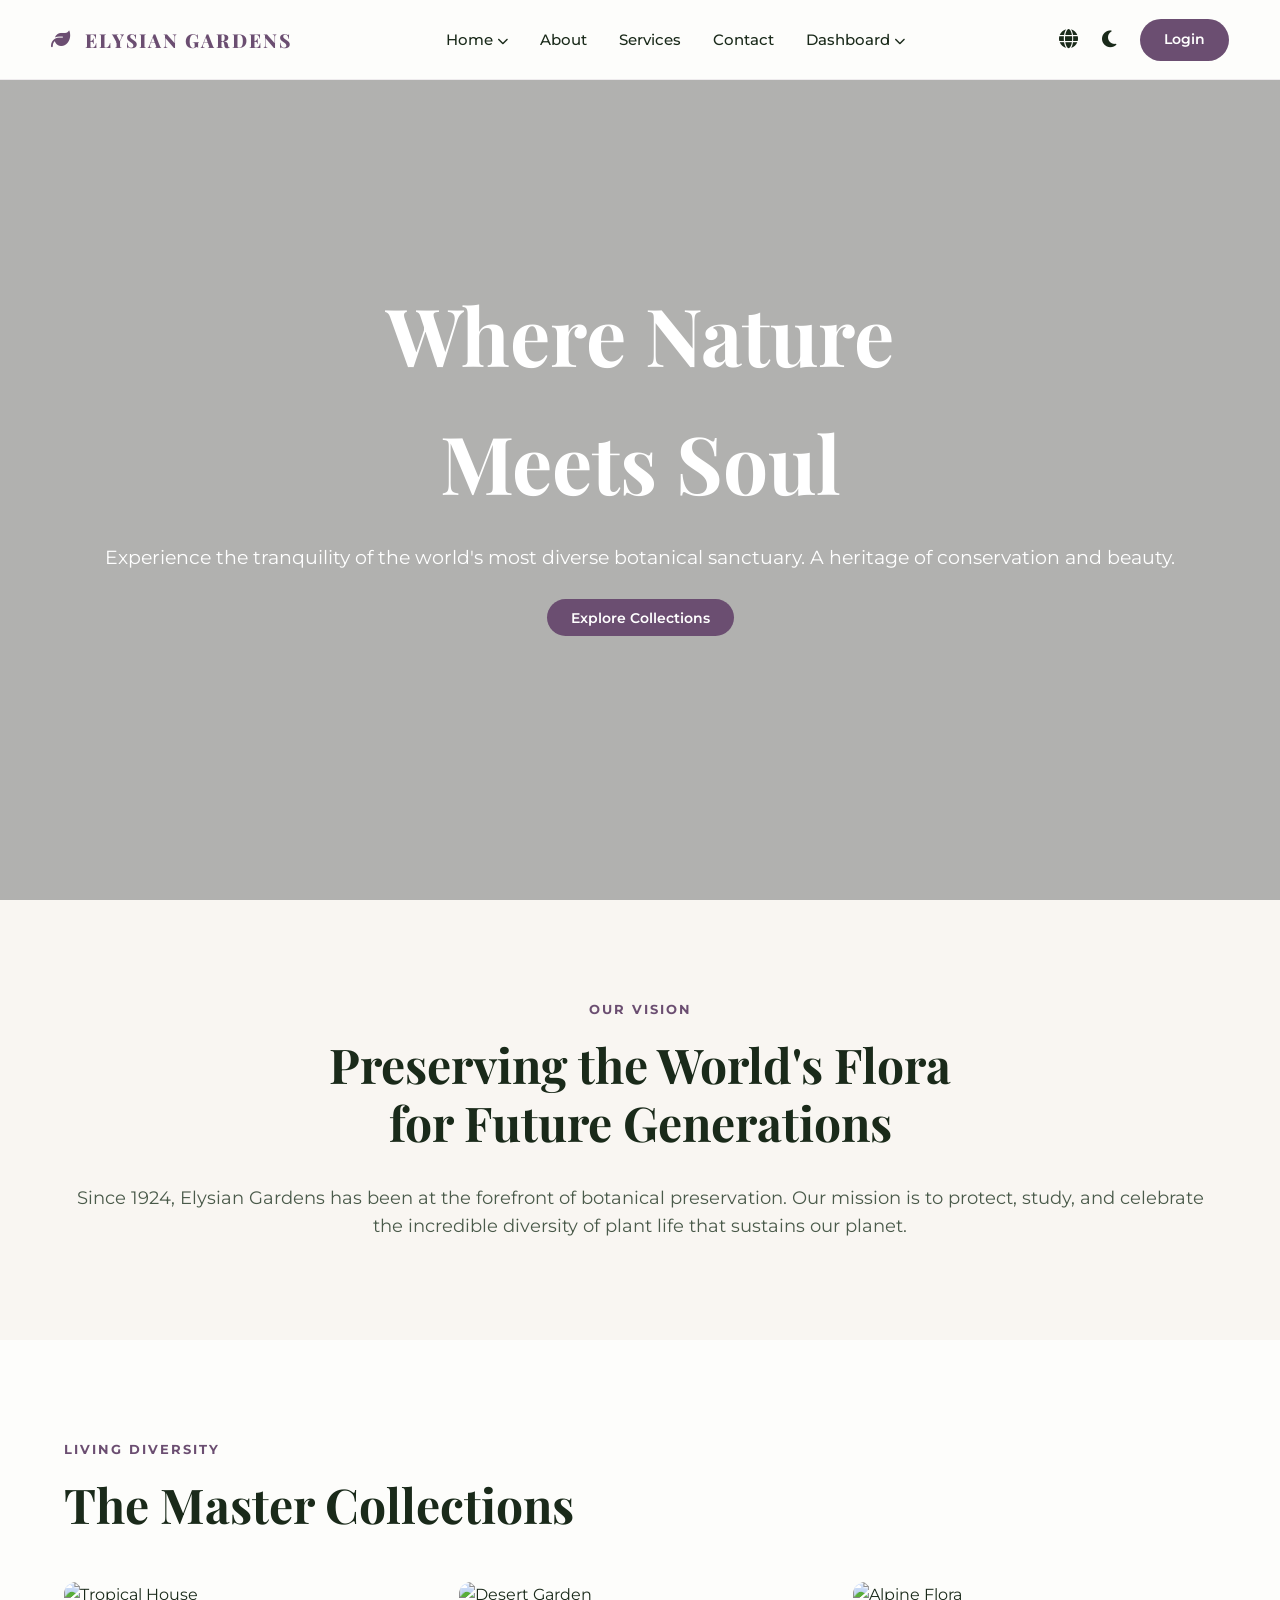
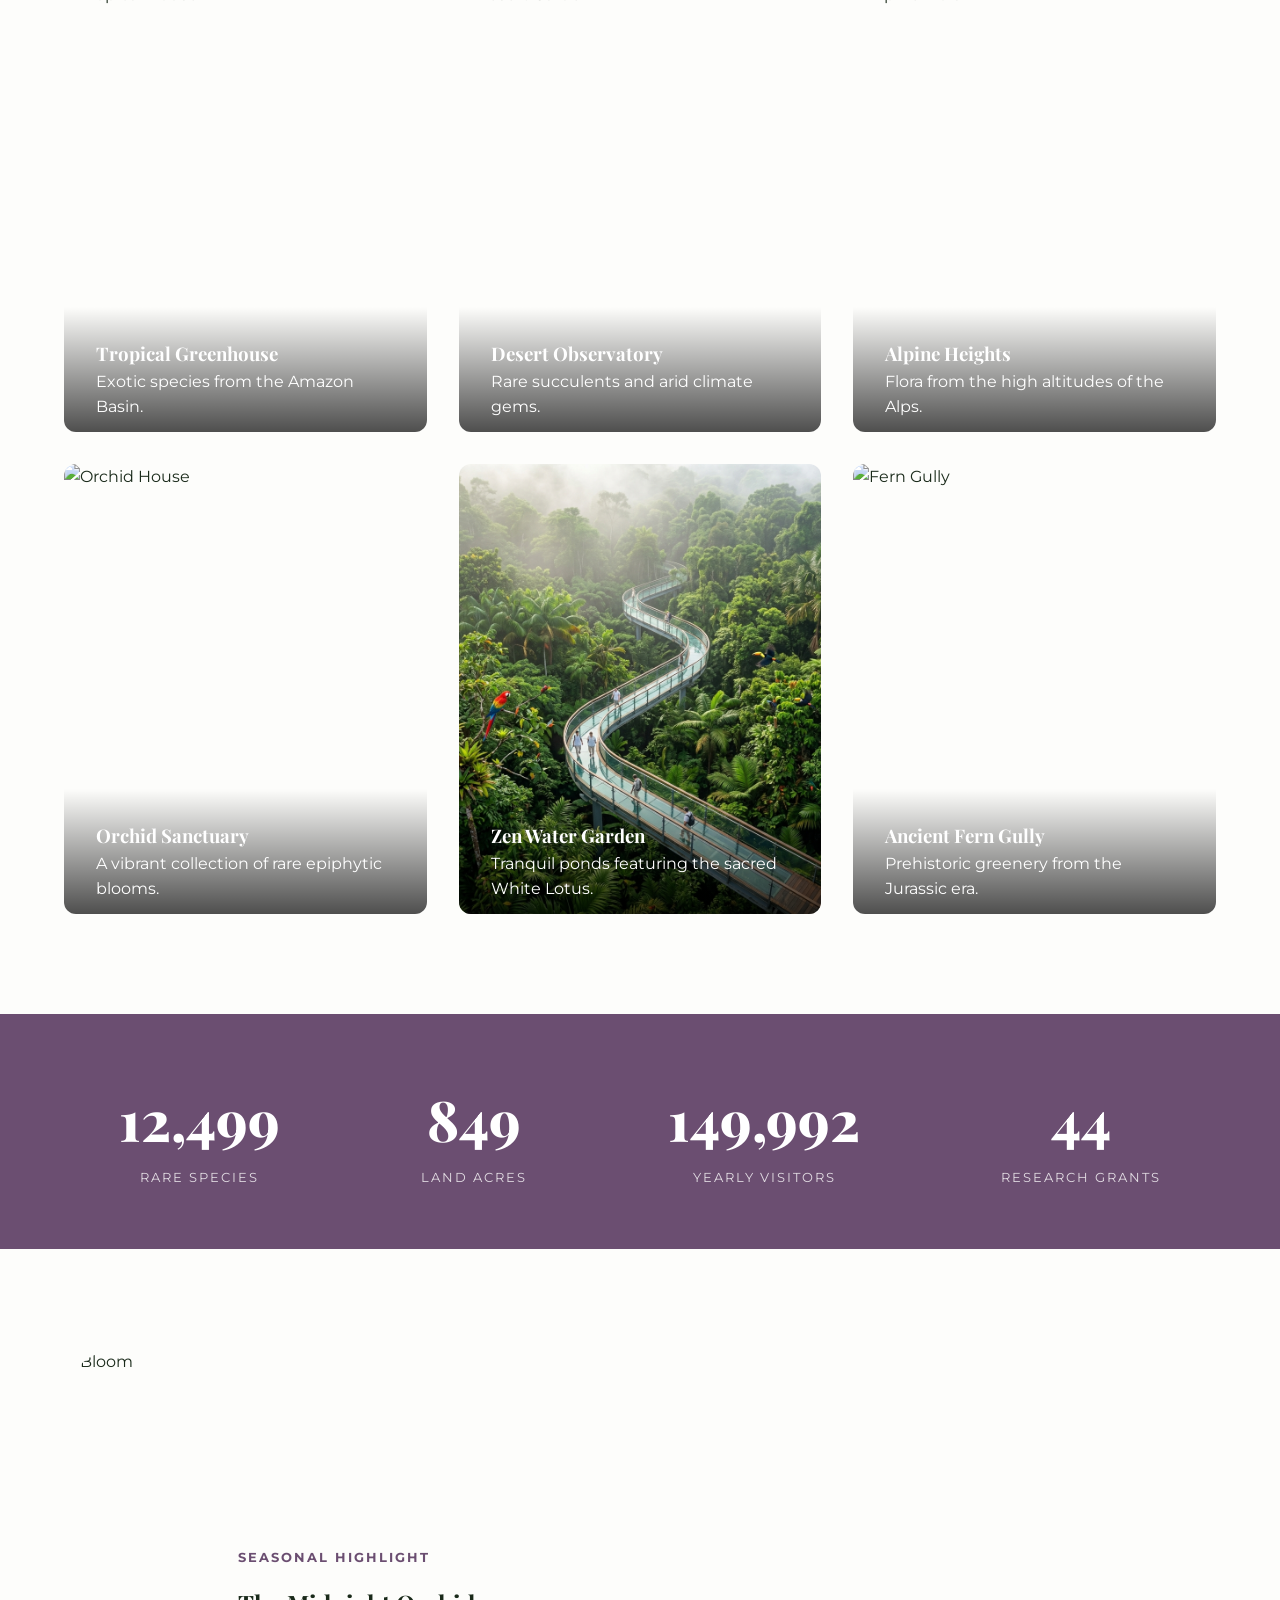
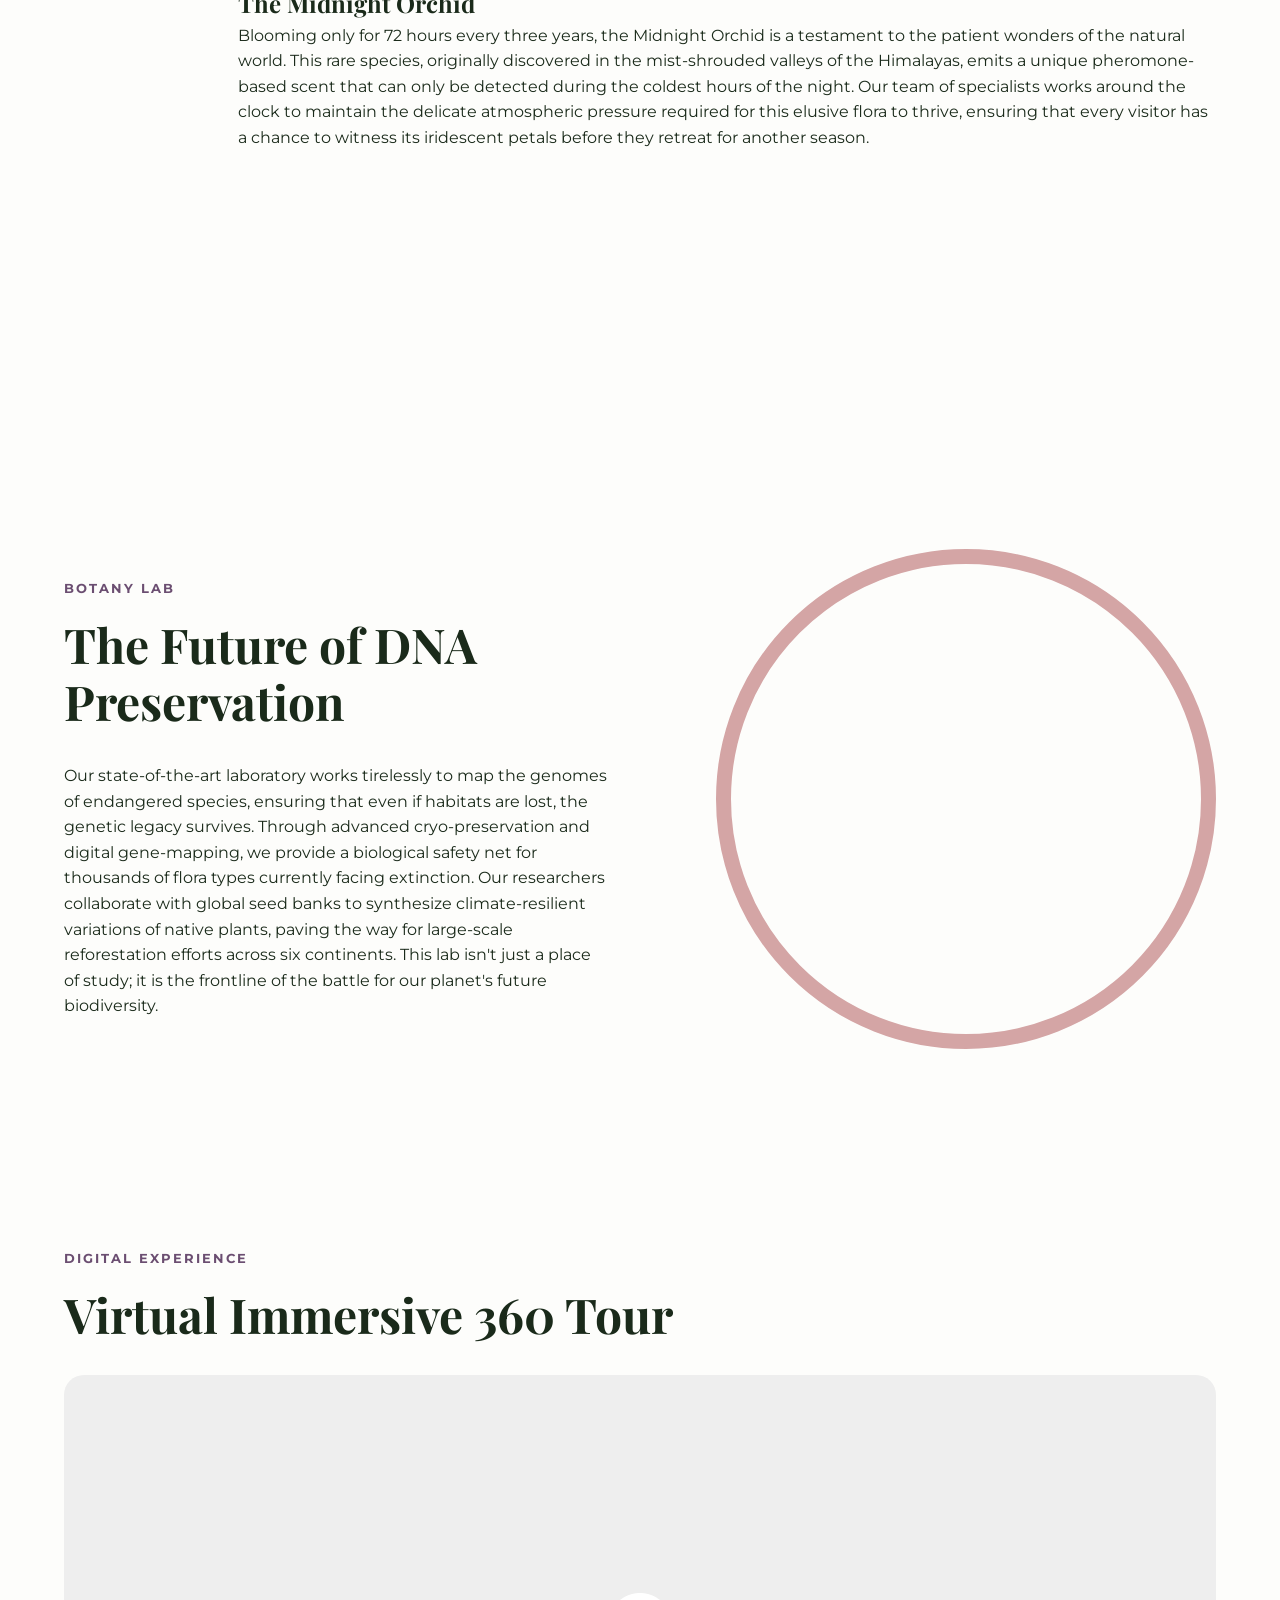
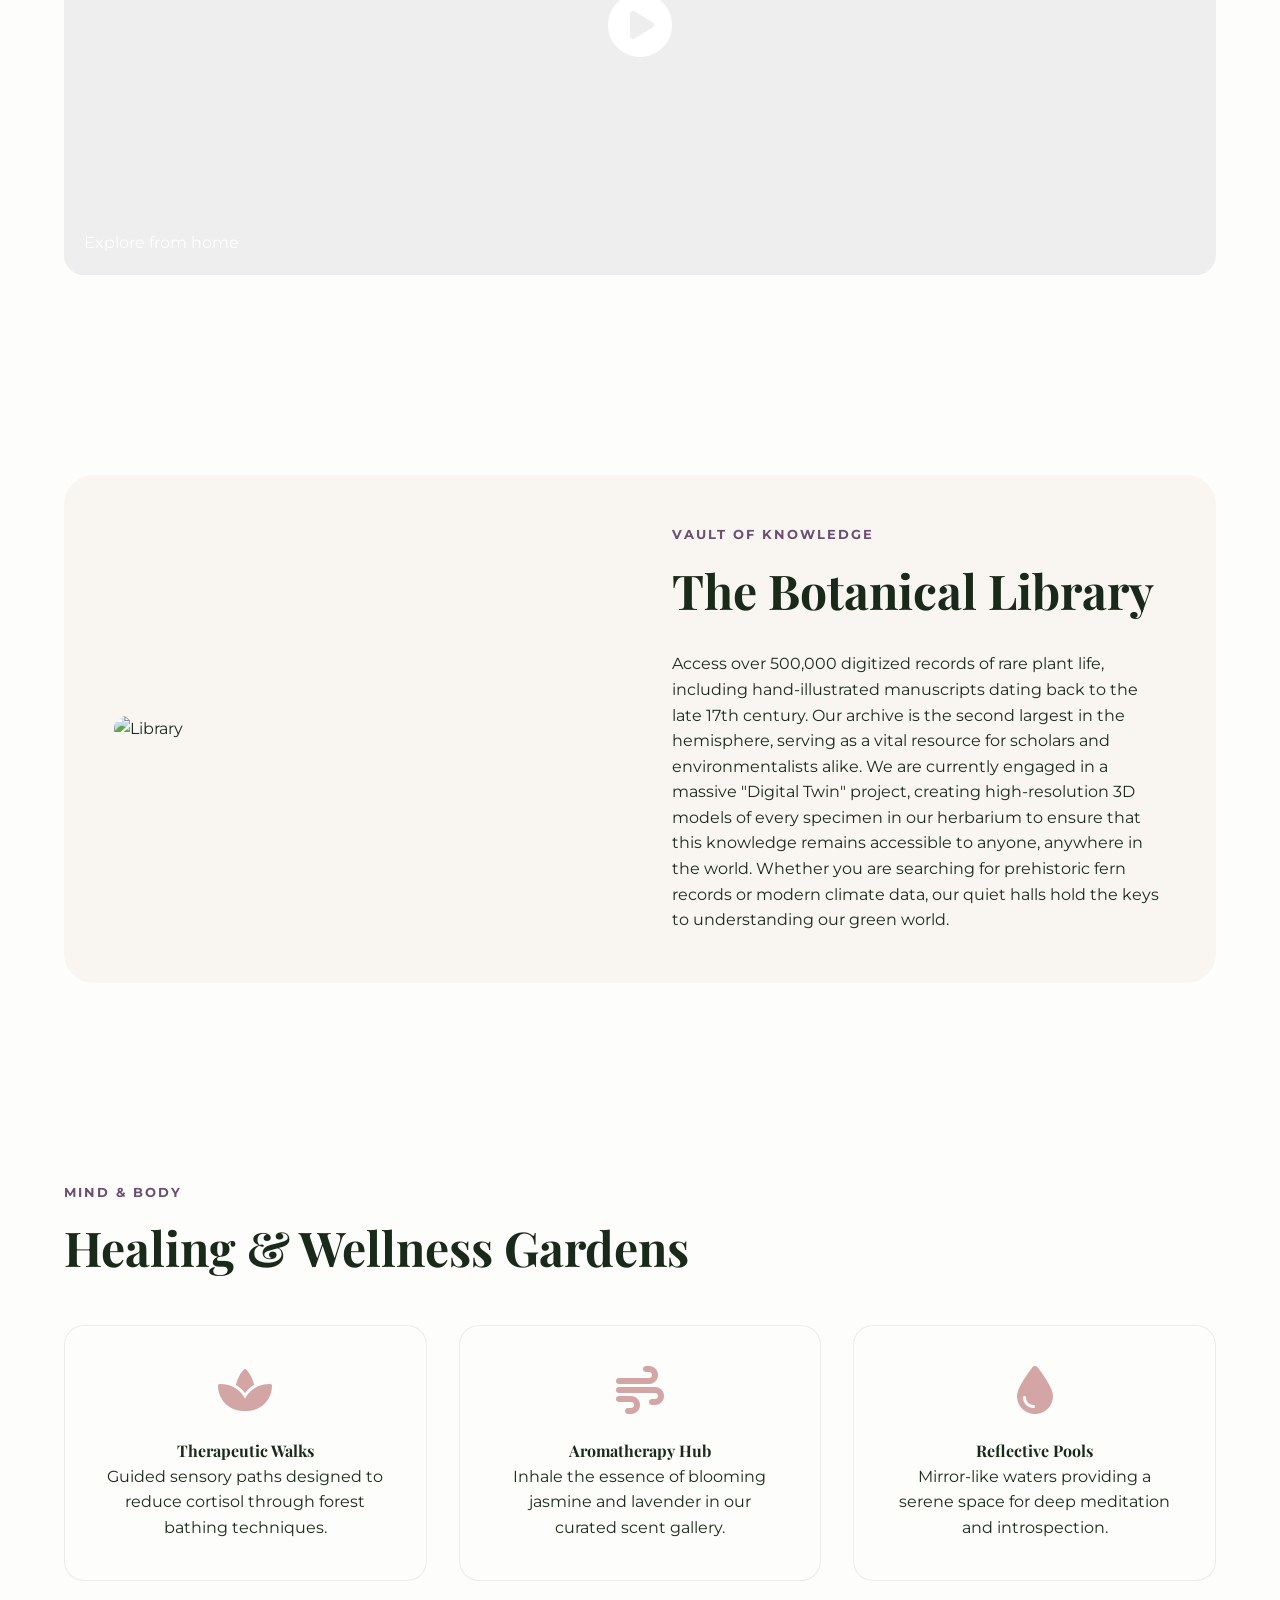
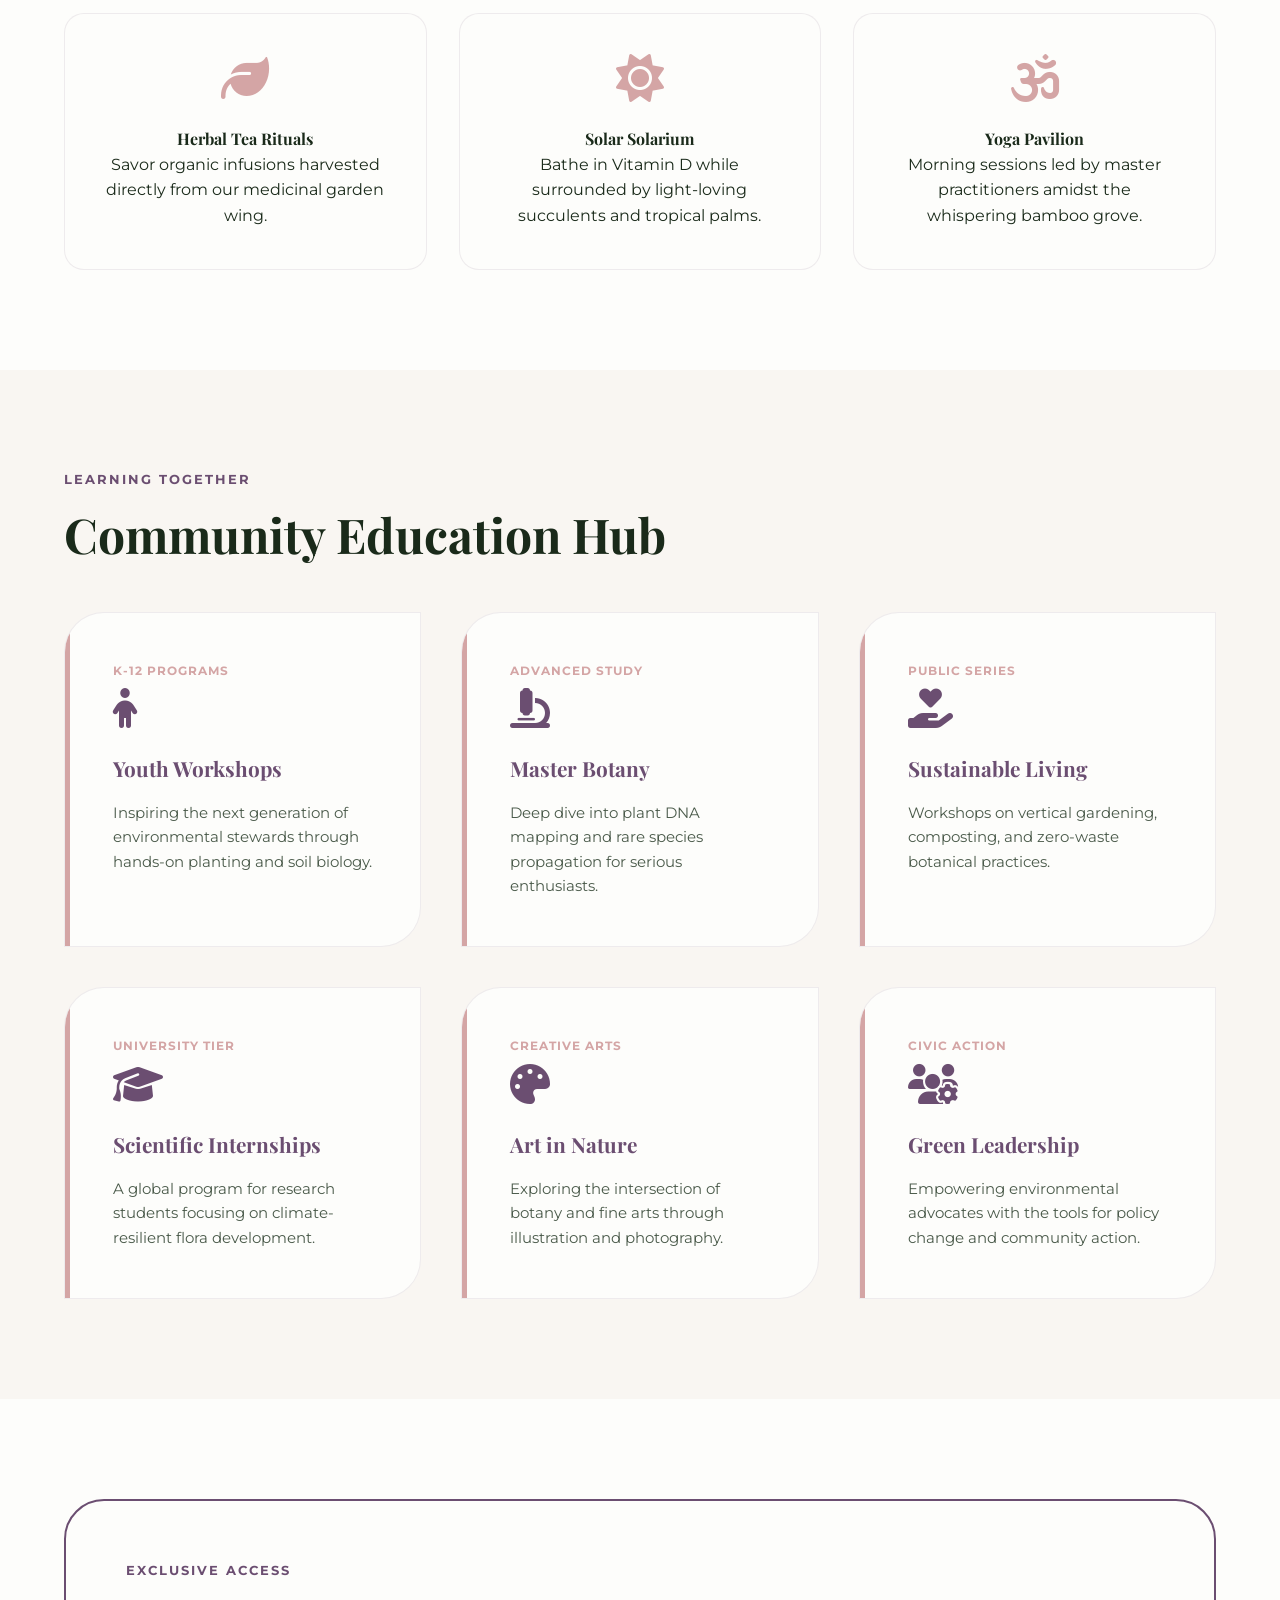
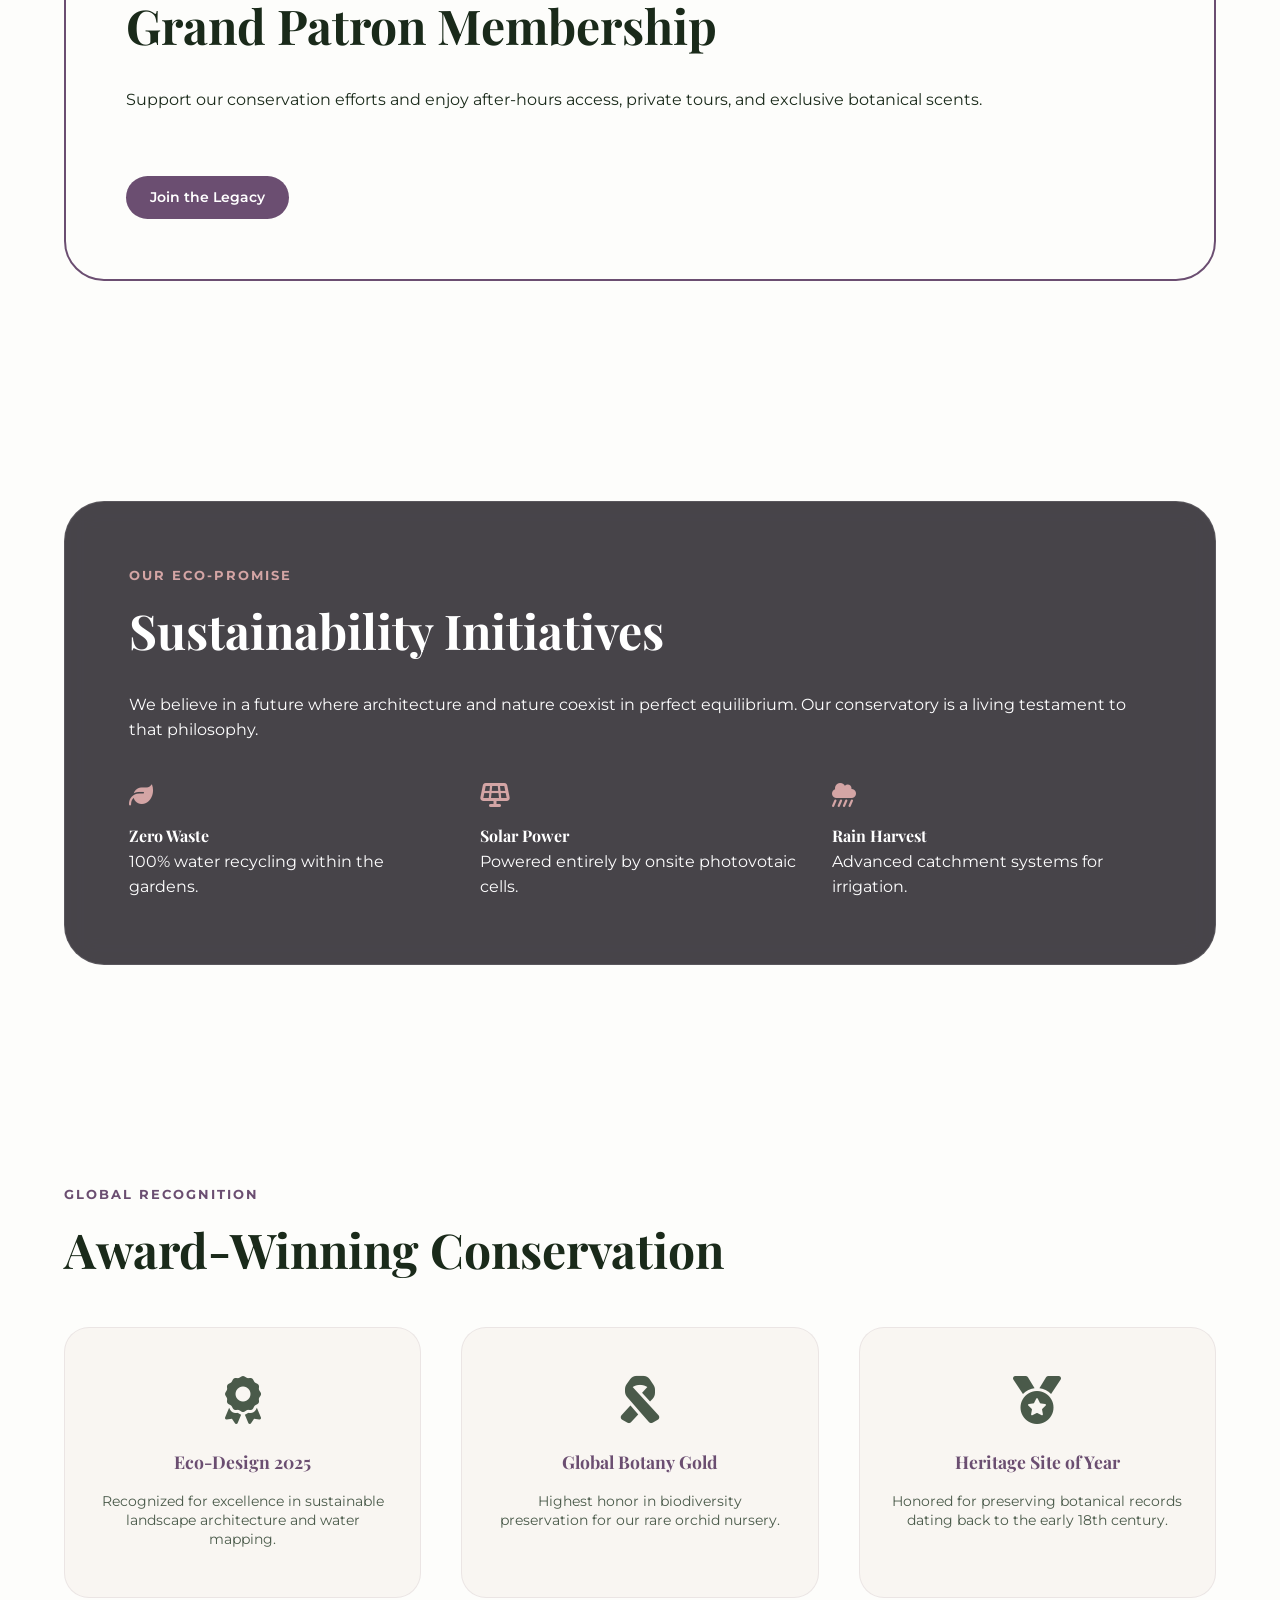
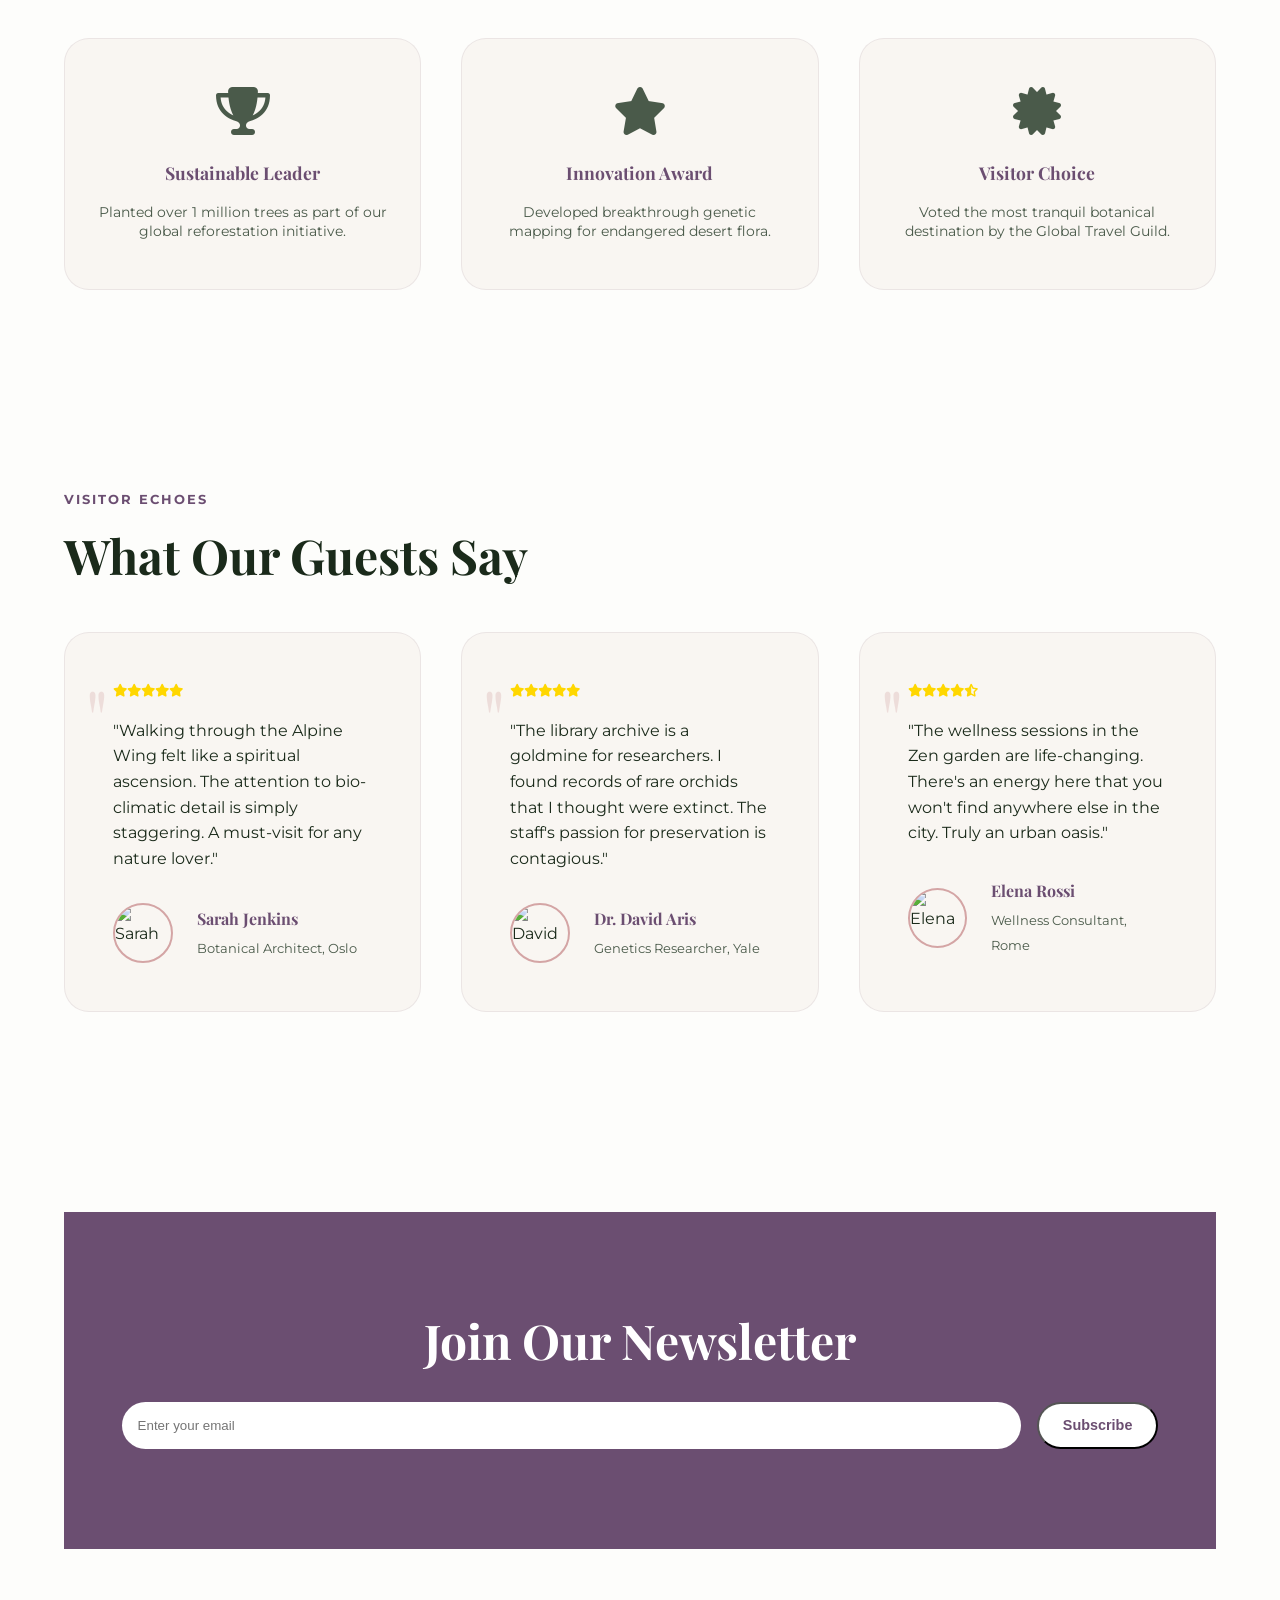
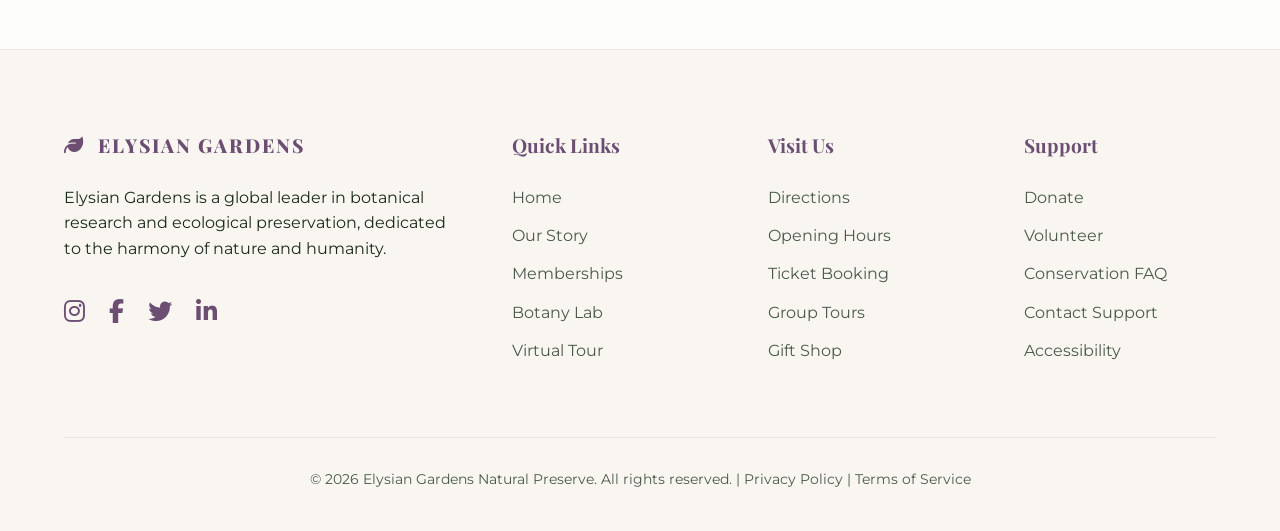
==== index.html @ c670e4ee "Initial commit of Cake Shop project" ====
<!DOCTYPE html>
<html lang="en" data-theme="light" dir="ltr">
<head>
    <meta charset="UTF-8">
    <meta name="viewport" content="width=device-width, initial-scale=1.0">
    <title>Botanical Garden | Natural Preserve</title>
    <meta name="description" content="Elysian Gardens - A sanctuary for biodiversity, conservation, and botanical wonders. Explore our living collection and research labs.">
    <link rel="preconnect" href="https://fonts.googleapis.com">
    <link rel="preconnect" href="https://fonts.gstatic.com" crossorigin>
    <link href="https://fonts.googleapis.com/css2?family=Montserrat:wght@300;400;500;600;700&family=Playfair+Display:ital,wght@0,400;0,700;0,800;1,400&display=swap" rel="stylesheet">
    <link rel="stylesheet" href="https://cdnjs.cloudflare.com/ajax/libs/font-awesome/6.4.0/css/all.min.css">
    <link rel="stylesheet" href="index.css">
    <link rel="icon" type="image/svg+xml" href="favicon.svg">
</head>
<body>

    <header id="main-header">
        <div class="nav-container">
            <a href="index.html" class="logo">
                <i class="fas fa-leaf"></i> <span>ELYSIAN GARDENS</span>
            </a>

            <nav class="nav-links">
                <div class="nav-item">
                    <a href="index.html" class="nav-link">Home <i class="fas fa-chevron-down" style="font-size: 0.7rem;"></i></a>
                    <div class="dropdown">
                        <a href="index.html" class="dropdown-item">Home 1</a>
                        <a href="home2.html" class="dropdown-item">Home 2</a>
                    </div>
                </div>
                <a href="about.html" class="nav-link">About</a>
                <a href="services.html" class="nav-link">Services</a>
                <a href="contact.html" class="nav-link">Contact</a>
                <div class="nav-item">
                    <a href="#" class="nav-link">Dashboard <i class="fas fa-chevron-down" style="font-size: 0.7rem;"></i></a>
                    <div class="dropdown">
                        <a href="user-dashboard.html" class="dropdown-item">User Dashboard</a>
                        <a href="admin-dashboard.html" class="dropdown-item">Admin Dashboard</a>
                    </div>
                </div>
            </nav>

            <div class="header-utils">
                <button class="util-btn" id="lang-toggle" title="Switch RTL/LTR">
                    <i class="fas fa-globe"></i>
                </button>
                <button class="util-btn" id="theme-toggle" title="Toggle Dark/Light Mode">
                    <i class="fas fa-moon"></i>
                </button>
                <a href="login.html" class="login-btn desktop-only">Login</a>
                <button class="hamburger-btn" id="hamburger-btn" aria-label="Toggle Menu">
                    <span></span>
                    <span></span>
                    <span></span>
                </button>
            </div>
        </div>
    </header>

    <!-- Mobile Navigation Drawer -->
    <div class="mobile-menu" id="mobile-menu">
        <nav class="mobile-nav">
            <div class="mobile-nav-group">
                <button class="mobile-nav-link mobile-nav-toggle" data-target="mob-home">
                    Home <i class="fas fa-chevron-down mobile-chevron"></i>
                </button>
                <div class="mobile-sub-menu" id="mob-home">
                    <a href="index.html" class="mobile-nav-link mobile-sub-link">Home 1</a>
                    <a href="home2.html" class="mobile-nav-link mobile-sub-link">Home 2</a>
                </div>
            </div>
            <a href="about.html" class="mobile-nav-link">About</a>
            <a href="services.html" class="mobile-nav-link">Services</a>
            <a href="contact.html" class="mobile-nav-link">Contact</a>
            <div class="mobile-nav-group">
                <button class="mobile-nav-link mobile-nav-toggle" data-target="mob-dash">
                    Dashboard <i class="fas fa-chevron-down mobile-chevron"></i>
                </button>
                <div class="mobile-sub-menu" id="mob-dash">
                    <a href="user-dashboard.html" class="mobile-nav-link mobile-sub-link">User Dashboard</a>
                    <a href="admin-dashboard.html" class="mobile-nav-link mobile-sub-link">Admin Dashboard</a>
                </div>
            </div>
            <a href="login.html" class="mobile-nav-link mobile-login-link">Login</a>
        </nav>
    </div>

    <main>
        <!-- 1. Hero Section -->
        <section class="hero" id="home">
            <div class="hero-content">
                <h1 class="reveal">Where Nature <br>Meets Soul</h1>
                <p class="reveal">Experience the tranquility of the world's most diverse botanical sanctuary. A heritage of conservation and beauty.</p>
                <div class="hero-btns reveal">
                    <a href="#collections" class="login-btn">Explore Collections</a>
                </div>
            </div>
        </section>

        <!-- 2. Our Vision -->
        <section class="vision" id="vision">
            <div class="container text-center">
                <span class="section-tag reveal">Our Vision</span>
                <h2 class="section-title reveal">Preserving the World's Flora <br>for Future Generations</h2>
                <div class="vision-grid">
                    <p class="reveal">Since 1924, Elysian Gardens has been at the forefront of botanical preservation. Our mission is to protect, study, and celebrate the incredible diversity of plant life that sustains our planet.</p>
                </div>
            </div>
        </section>

        <!-- 3. The Collections -->
        <section class="collections" id="collections">
            <div class="container">
                <div class="section-header">
                    <div>
                        <span class="section-tag">Living Diversity</span>
                        <h2 class="section-title">The Master Collections</h2>
                    </div>
                </div>
                <div class="collection-grid">
                    <div class="collection-card reveal">
                        <img src="https://images.unsplash.com/photo-1466692476868-aef1dfb1e735?ixlib=rb-1.2.1&auto=format&fit=crop&w=800&q=80" alt="Tropical House">
                        <div class="card-overlay">
                            <h3>Tropical Greenhouse</h3>
                            <p>Exotic species from the Amazon Basin.</p>
                        </div>
                    </div>
                    <div class="collection-card reveal">
                        <img src="https://images.unsplash.com/photo-1497250681960-ef046c08a56e?ixlib=rb-1.2.1&auto=format&fit=crop&w=800&q=80" alt="Desert Garden">
                        <div class="card-overlay">
                            <h3>Desert Observatory</h3>
                            <p>Rare succulents and arid climate gems.</p>
                        </div>
                    </div>
                    <div class="collection-card reveal">
                        <img src="https://images.unsplash.com/photo-1558449028-b53a39d100fc?ixlib=rb-1.2.1&auto=format&fit=crop&w=800&q=80" alt="Alpine Flora">
                        <div class="card-overlay">
                            <h3>Alpine Heights</h3>
                            <p>Flora from the high altitudes of the Alps.</p>
                        </div>
                    </div>
                    <!-- New Cards -->
                    <div class="collection-card reveal">
                        <img src="https://images.unsplash.com/photo-1523301343968-6a6ebf63c672?ixlib=rb-1.2.1&auto=format&fit=crop&w=800&q=80" alt="Orchid House">
                        <div class="card-overlay">
                            <h3>Orchid Sanctuary</h3>
                            <p>A vibrant collection of rare epiphytic blooms.</p>
                        </div>
                    </div>
                    <div class="collection-card reveal">
                        <img src="canopy-v2.png" alt="Lotus Pond">
                        <div class="card-overlay">
                            <h3>Zen Water Garden</h3>
                            <p>Tranquil ponds featuring the sacred White Lotus.</p>
                        </div>
                    </div>
                    <div class="collection-card reveal">
                        <img src="https://images.unsplash.com/photo-1518531933037-91b2f5f229cc?ixlib=rb-1.2.1&auto=format&fit=crop&w=800&q=80" alt="Fern Gully">
                        <div class="card-overlay">
                            <h3>Ancient Fern Gully</h3>
                            <p>Prehistoric greenery from the Jurassic era.</p>
                        </div>
                    </div>
                </div>
            </div>
        </section>

        <!-- 4. Visitor Hub (Stats) -->
        <section class="stats" id="stats">
            <div class="stats-container">
                <div class="stat-item reveal">
                    <span class="stat-number" data-count="12500">0</span>
                    <span class="stat-label">Rare Species</span>
                </div>
                <div class="stat-item reveal">
                    <span class="stat-number" data-count="850">0</span>
                    <span class="stat-label">Land Acres</span>
                </div>
                <div class="stat-item reveal">
                    <span class="stat-number" data-count="150000">0</span>
                    <span class="stat-label">Yearly Visitors</span>
                </div>
                <div class="stat-item reveal">
                    <span class="stat-number" data-count="45">0</span>
                    <span class="stat-label">Research Grants</span>
                </div>
            </div>
        </section>

        <!-- 5. Seasonal Bloom -->
        <section class="bloom" id="bloom">
            <div class="floating-plant reveal">
                <img src="https://images.unsplash.com/photo-1520412099551-62b6bafeb5bb?ixlib=rb-1.2.1&auto=format&fit=crop&w=600&q=80" alt="Bloom">
                <div class="bloom-text">
                    <span class="section-tag">Seasonal Highlight</span>
                    <h2>The Midnight Orchid</h2>
                    <p>Blooming only for 72 hours every three years, the Midnight Orchid is a testament to the patient wonders of the natural world. This rare species, originally discovered in the mist-shrouded valleys of the Himalayas, emits a unique pheromone-based scent that can only be detected during the coldest hours of the night. Our team of specialists works around the clock to maintain the delicate atmospheric pressure required for this elusive flora to thrive, ensuring that every visitor has a chance to witness its iridescent petals before they retreat for another season.</p>
                </div>
            </div>
        </section>

        <!-- 6. Conservation Lab -->
        <section class="lab" id="lab">
            <div class="lab-split">
                <div class="lab-text reveal">
                    <span class="section-tag" style="color: var(--accent-primary);">Botany Lab</span>
                    <h2 class="section-title">The Future of DNA Preservation</h2>
                    <p>Our state-of-the-art laboratory works tirelessly to map the genomes of endangered species, ensuring that even if habitats are lost, the genetic legacy survives. Through advanced cryo-preservation and digital gene-mapping, we provide a biological safety net for thousands of flora types currently facing extinction. Our researchers collaborate with global seed banks to synthesize climate-resilient variations of native plants, paving the way for large-scale reforestation efforts across six continents. This lab isn't just a place of study; it is the frontline of the battle for our planet's future biodiversity.</p>
                </div>
                <div class="lab-visual reveal">
                    <div class="circular-frame">
                        <img src="https://images.unsplash.com/photo-1579389083046-e3df9c2b3325?ixlib=rb-1.2.1&auto=format&fit=crop&w=800&q=80" alt="Laboratory">
                    </div>
                </div>
            </div>
        </section>

        <!-- 7-15 Detailed Implementation -->
        <section class="tour" id="tour">
            <div class="container text-center reveal">
                <span class="section-tag">Digital Experience</span>
                <h2 class="section-title">Virtual Immersive 360 Tour</h2>
                <div class="video-placeholder" style="width: 100%; height: 500px; background: #eee; border-radius: 20px; display: flex; align-items: center; justify-content: center; background-image: url('https://images.unsplash.com/photo-1518531933037-91b2f5f229cc?ixlib=rb-1.2.1&auto=format&fit=crop&w=1920&q=80'); background-size: cover; position: relative;">
                    <button class="util-btn" style="font-size: 4rem; color: white;"><i class="fas fa-play-circle"></i></button>
                    <div style="position: absolute; bottom: 20px; left: 20px; color: white;">Explore from home</div>
                </div>
            </div>
        </section>

        <section class="library" id="library">
            <div class="lab-split reveal" style="background: var(--bg-secondary); padding: 50px; border-radius: 30px;">
                <div class="lab-visual" style="justify-content: flex-start;">
                    <img src="https://images.unsplash.com/photo-1524995997946-a1c2e315a42f?ixlib=rb-1.2.1&auto=format&fit=crop&w=800&q=80" alt="Library" style="width: 400px; border-radius: 20px;">
                </div>
                <div class="lab-text">
                    <span class="section-tag">Vault of Knowledge</span>
                    <h2 class="section-title">The Botanical Library</h2>
                    <p>Access over 500,000 digitized records of rare plant life, including hand-illustrated manuscripts dating back to the late 17th century. Our archive is the second largest in the hemisphere, serving as a vital resource for scholars and environmentalists alike. We are currently engaged in a massive "Digital Twin" project, creating high-resolution 3D models of every specimen in our herbarium to ensure that this knowledge remains accessible to anyone, anywhere in the world. Whether you are searching for prehistoric fern records or modern climate data, our quiet halls hold the keys to understanding our green world.</p>
                </div>
            </div>
        </section>

        <section class="wellness" id="wellness">
            <div class="container text-center reveal">
                <span class="section-tag" style="color: var(--accent-primary);">Mind & Body</span>
                <h2 class="section-title">Healing & Wellness Gardens</h2>
                <div class="collection-grid">
                    <div class="wellness-card">
                        <i class="fas fa-spa"></i>
                        <h4>Therapeutic Walks</h4>
                        <p>Guided sensory paths designed to reduce cortisol through forest bathing techniques.</p>
                    </div>
                    <div class="wellness-card">
                        <i class="fas fa-wind"></i>
                        <h4>Aromatherapy Hub</h4>
                        <p>Inhale the essence of blooming jasmine and lavender in our curated scent gallery.</p>
                    </div>
                    <div class="wellness-card">
                        <i class="fas fa-tint"></i>
                        <h4>Reflective Pools</h4>
                        <p>Mirror-like waters providing a serene space for deep meditation and introspection.</p>
                    </div>
                    <div class="wellness-card">
                        <i class="fas fa-leaf"></i>
                        <h4>Herbal Tea Rituals</h4>
                        <p>Savor organic infusions harvested directly from our medicinal garden wing.</p>
                    </div>
                    <div class="wellness-card">
                        <i class="fas fa-sun"></i>
                        <h4>Solar Solarium</h4>
                        <p>Bathe in Vitamin D while surrounded by light-loving succulents and tropical palms.</p>
                    </div>
                    <div class="wellness-card">
                        <i class="fas fa-om"></i>
                        <h4>Yoga Pavilion</h4>
                        <p>Morning sessions led by master practitioners amidst the whispering bamboo grove.</p>
                    </div>
                </div>
            </div>
        </section>

        <section class="education" id="education">
            <div class="container reveal">
                <span class="section-tag text-center">Learning Together</span>
                <h2 class="section-title text-center">Community Education Hub</h2>
                <div class="edu-grid">
                    <div class="edu-card">
                        <span class="edu-tag">K-12 Programs</span>
                        <i class="fas fa-child"></i>
                        <h4>Youth Workshops</h4>
                        <p>Inspiring the next generation of environmental stewards through hands-on planting and soil biology.</p>
                    </div>
                    <div class="edu-card">
                        <span class="edu-tag">Advanced Study</span>
                        <i class="fas fa-microscope"></i>
                        <h4>Master Botany</h4>
                        <p>Deep dive into plant DNA mapping and rare species propagation for serious enthusiasts.</p>
                    </div>
                    <div class="edu-card">
                        <span class="edu-tag">Public Series</span>
                        <i class="fas fa-hand-holding-heart"></i>
                        <h4>Sustainable Living</h4>
                        <p>Workshops on vertical gardening, composting, and zero-waste botanical practices.</p>
                    </div>
                    <div class="edu-card">
                        <span class="edu-tag">University Tier</span>
                        <i class="fas fa-graduation-cap"></i>
                        <h4>Scientific Internships</h4>
                        <p>A global program for research students focusing on climate-resilient flora development.</p>
                    </div>
                    <div class="edu-card">
                        <span class="edu-tag">Creative Arts</span>
                        <i class="fas fa-palette"></i>
                        <h4>Art in Nature</h4>
                        <p>Exploring the intersection of botany and fine arts through illustration and photography.</p>
                    </div>
                    <div class="edu-card">
                        <span class="edu-tag">Civic Action</span>
                        <i class="fas fa-users-cog"></i>
                        <h4>Green Leadership</h4>
                        <p>Empowering environmental advocates with the tools for policy change and community action.</p>
                    </div>
                </div>
            </div>
        </section>

        <section class="membership" id="membership">
            <div class="container text-center reveal">
                <div style="border: 2px solid var(--accent-primary); padding: 60px; border-radius: 40px;">
                    <span class="section-tag">Exclusive Access</span>
                    <h2 class="section-title">Grand Patron Membership</h2>
                    <p>Support our conservation efforts and enjoy after-hours access, private tours, and exclusive botanical scents.</p>
                    <a href="#" class="login-btn" style="display: inline-block; margin-top: 2rem;">Join the Legacy</a>
                </div>
            </div>
        </section>

        <section class="sustain" id="sustain">
            <div class="sustain-box reveal">
                <span class="section-tag" style="color: var(--accent-secondary);">Our Eco-Promise</span>
                <h2 class="section-title" style="color: white;">Sustainability Initiatives</h2>
                <p>We believe in a future where architecture and nature coexist in perfect equilibrium. Our conservatory is a living testament to that philosophy.</p>
                <div class="sustain-features">
                    <div class="sustain-item">
                        <i class="fas fa-leaf"></i>
                        <h4>Zero Waste</h4>
                        <p>100% water recycling within the gardens.</p>
                    </div>
                    <div class="sustain-item">
                        <i class="fas fa-solar-panel"></i>
                        <h4>Solar Power</h4>
                        <p>Powered entirely by onsite photovotaic cells.</p>
                    </div>
                    <div class="sustain-item">
                        <i class="fas fa-cloud-showers-heavy"></i>
                        <h4>Rain Harvest</h4>
                        <p>Advanced catchment systems for irrigation.</p>
                    </div>
                </div>
            </div>
        </section>

        <section class="awards" id="awards">
            <div class="container text-center reveal">
                <span class="section-tag">Global Recognition</span>
                <h2 class="section-title">Award-Winning Conservation</h2>
                <div class="awards-grid">
                    <div class="award-box">
                        <i class="fas fa-award"></i>
                        <h4>Eco-Design 2025</h4>
                        <p>Recognized for excellence in sustainable landscape architecture and water mapping.</p>
                    </div>
                    <div class="award-box">
                        <i class="fas fa-ribbon"></i>
                        <h4>Global Botany Gold</h4>
                        <p>Highest honor in biodiversity preservation for our rare orchid nursery.</p>
                    </div>
                    <div class="award-box">
                        <i class="fas fa-medal"></i>
                        <h4>Heritage Site of Year</h4>
                        <p>Honored for preserving botanical records dating back to the early 18th century.</p>
                    </div>
                    <div class="award-box">
                        <i class="fas fa-trophy"></i>
                        <h4>Sustainable Leader</h4>
                        <p>Planted over 1 million trees as part of our global reforestation initiative.</p>
                    </div>
                    <div class="award-box">
                        <i class="fas fa-star"></i>
                        <h4>Innovation Award</h4>
                        <p>Developed breakthrough genetic mapping for endangered desert flora.</p>
                    </div>
                    <div class="award-box">
                        <i class="fas fa-certificate"></i>
                        <h4>Visitor Choice</h4>
                        <p>Voted the most tranquil botanical destination by the Global Travel Guild.</p>
                    </div>
                </div>
            </div>
        </section>

        <section class="echoes" id="echoes">
            <div class="container reveal">
                <span class="section-tag text-center">Visitor Echoes</span>
                <h2 class="section-title text-center">What Our Guests Say</h2>
                <div class="testimonial-grid">
                    <div class="testimonial-card">
                        <span class="rating"><i class="fas fa-star"></i><i class="fas fa-star"></i><i class="fas fa-star"></i><i class="fas fa-star"></i><i class="fas fa-star"></i></span>
                        <p>"Walking through the Alpine Wing felt like a spiritual ascension. The attention to bio-climatic detail is simply staggering. A must-visit for any nature lover."</p>
                        <div class="visitor-info">
                            <img src="https://images.unsplash.com/photo-1438761681033-6461ffad8d80?ixlib=rb-1.2.1&auto=format&fit=crop&w=150&q=80" alt="Sarah" class="visitor-avatar">
                            <div class="visitor-meta">
                                <h4>Sarah Jenkins</h4>
                                <span>Botanical Architect, Oslo</span>
                            </div>
                        </div>
                    </div>
                    <div class="testimonial-card">
                        <span class="rating"><i class="fas fa-star"></i><i class="fas fa-star"></i><i class="fas fa-star"></i><i class="fas fa-star"></i><i class="fas fa-star"></i></span>
                        <p>"The library archive is a goldmine for researchers. I found records of rare orchids that I thought were extinct. The staff's passion for preservation is contagious."</p>
                        <div class="visitor-info">
                            <img src="https://images.unsplash.com/photo-1472099645785-5658abf4ff4e?ixlib=rb-1.2.1&auto=format&fit=crop&w=150&q=80" alt="David" class="visitor-avatar">
                            <div class="visitor-meta">
                                <h4>Dr. David Aris</h4>
                                <span>Genetics Researcher, Yale</span>
                            </div>
                        </div>
                    </div>
                    <div class="testimonial-card">
                        <span class="rating"><i class="fas fa-star"></i><i class="fas fa-star"></i><i class="fas fa-star"></i><i class="fas fa-star"></i><i class="fas fa-star-half-alt"></i></span>
                        <p>"The wellness sessions in the Zen garden are life-changing. There's an energy here that you won't find anywhere else in the city. Truly an urban oasis."</p>
                        <div class="visitor-info">
                            <img src="https://images.unsplash.com/photo-1544005313-94ddf0286df2?ixlib=rb-1.2.1&auto=format&fit=crop&w=150&q=80" alt="Elena" class="visitor-avatar">
                            <div class="visitor-meta">
                                <h4>Elena Rossi</h4>
                                <span>Wellness Consultant, Rome</span>
                            </div>
                        </div>
                    </div>
                </div>
            </div>
        </section>

        <section class="newsletter" id="newsletter">
            <div class="reveal" style="background: var(--accent-primary); color: white; padding: 100px 5%; text-align: center;">
                <h2 class="section-title" style="color: white;">Join Our Newsletter</h2>
                <div style="max-width: 500px; margin: 0 auto; display: flex; gap: 1rem;">
                    <input type="email" placeholder="Enter your email" style="flex: 1; padding: 1rem; border-radius: 50px; border: none;">
                    <button class="login-btn" style="background: white; color: var(--accent-primary);">Subscribe</button>
                </div>
            </div>
        </section>

    </main>

    <footer id="main-footer">
        <div class="footer-grid">
            <div class="footer-col reveal">
                <a href="#" class="logo" style="margin-bottom: 1.5rem;">
                    <i class="fas fa-leaf"></i> ELYSIAN GARDENS
                </a>
                <p>Elysian Gardens is a global leader in botanical research and ecological preservation, dedicated to the harmony of nature and humanity.</p>
                <div class="social-links">
                    <a href="#"><i class="fab fa-instagram"></i></a>
                    <a href="#"><i class="fab fa-facebook-f"></i></a>
                    <a href="#"><i class="fab fa-twitter"></i></a>
                    <a href="#"><i class="fab fa-linkedin-in"></i></a>
                </div>
            </div>
            <div class="footer-col reveal">
                <h3>Quick Links</h3>
                <ul>
                    <li><a href="#home">Home</a></li>
                    <li><a href="#about">Our Story</a></li>
                    <li><a href="#services">Memberships</a></li>
                    <li><a href="#lab">Botany Lab</a></li>
                    <li><a href="#tour">Virtual Tour</a></li>
                </ul>
            </div>
            <div class="footer-col reveal">
                <h3>Visit Us</h3>
                <ul>
                    <li><a href="#">Directions</a></li>
                    <li><a href="#">Opening Hours</a></li>
                    <li><a href="#">Ticket Booking</a></li>
                    <li><a href="#">Group Tours</a></li>
                    <li><a href="#">Gift Shop</a></li>
                </ul>
            </div>
            <div class="footer-col reveal">
                <h3>Support</h3>
                <ul>
                    <li><a href="#">Donate</a></li>
                    <li><a href="#">Volunteer</a></li>
                    <li><a href="#">Conservation FAQ</a></li>
                    <li><a href="#">Contact Support</a></li>
                    <li><a href="#">Accessibility</a></li>
                </ul>
            </div>
        </div>
        <div class="footer-bottom">
            <p>&copy; 2026 Elysian Gardens Natural Preserve. All rights reserved. | <a href="#" style="color: inherit; text-decoration: none;">Privacy Policy</a> | <a href="#" style="color: inherit; text-decoration: none;">Terms of Service</a></p>
        </div>
    </footer>

    <script src="index.js"></script>
</body>
</html>
---- index.css ----
:root {
    /* Color Palette - Light Mode */
    --bg-primary: #fdfdfb;
    --bg-secondary: #f9f6f2;
    --text-primary: #1a2a1a;
    --text-secondary: #4a5a4a;
    --accent-primary: #6b4e71; /* Luxury Purple */
    --accent-secondary: #d4a5a5; /* Soft Pink */
    --accent-green: #2d5a27;
    --accent-hover: #543b59;
    --border-color: rgba(107, 78, 113, 0.1);
    --shadow-color: rgba(0, 0, 0, 0.05);

    /* Typography */
    --font-heading: 'Playfair Display', serif;
    --font-body: 'Montserrat', sans-serif;

    /* Transitions */
    --transition: all 0.4s cubic-bezier(0.4, 0, 0.2, 1);
}

[data-theme="dark"] {
    --bg-primary: #1a161d;
    --bg-secondary: #251f29;
    --text-primary: #e6e0e9;
    --text-secondary: #b0a7b5;
    --accent-primary: #b39db1;
    --accent-secondary: #e2c2c2;
    --accent-hover: #cfb9cd;
    --border-color: rgba(179, 157, 177, 0.2);
    --shadow-color: rgba(0, 0, 0, 0.3);
}

[dir="rtl"] {
    --nav-dropdown-pos: left;
    --nav-dropdown-offset: 1rem;
}

* {
    margin: 0;
    padding: 0;
    box-sizing: border-box;
    scroll-behavior: smooth;
}

html, body {
    overflow-x: hidden !important;
    width: 100% !important;
    position: relative;
    box-sizing: border-box;
    margin: 0;
    padding: 0;
    touch-action: pan-y !important; /* Force only vertical scroll */
    overscroll-behavior-x: none !important; /* Stop horizontal rubber-banding */
}

* {
    max-width: 100% !important;
    box-sizing: border-box !important;
}

main {
    overflow-x: hidden !important;
    width: 100% !important;
}

section {
    width: 100% !important;
    overflow: hidden !important;
    position: relative;
}

body {
    background-color: var(--bg-primary);
    color: var(--text-primary);
    font-family: var(--font-body);
    line-height: 1.6;
    transition: var(--transition);
}

h1, h2, h3, h4, h5, h6 {
    font-family: var(--font-heading);
    font-weight: 700;
}

/* Header & Navigation */
header {
    position: fixed !important;
    top: 0 !important;
    left: 0 !important;
    right: 0 !important;
    width: 100% !important;
    z-index: 99999 !important;
    background: rgba(253, 253, 251, 1) !important;
    backdrop-filter: blur(10px);
    border-bottom: 1px solid var(--border-color);
    padding: 0 4%;
    height: 80px;
}

[data-theme="dark"] header {
    background: rgba(26, 22, 29, 1);
}

.nav-container {
    max-width: 1400px;
    margin: 0 auto;
    display: flex;
    justify-content: space-between;
    align-items: center;
    height: 80px;
}

.logo {
    font-family: var(--font-heading);
    font-size: 1.2rem;
    color: var(--accent-primary);
    text-decoration: none;
    font-weight: 800;
    display: flex;
    align-items: center;
    gap: 0.8rem;
    letter-spacing: 2px;
    white-space: nowrap;
}

.nav-links {
    display: flex;
    gap: 2rem;
    align-items: center;
}

.nav-item {
    position: relative;
}

.nav-link {
    text-decoration: none;
    color: var(--text-primary);
    font-weight: 500;
    font-size: 0.95rem;
    padding: 0.5rem 0;
    transition: var(--transition);
}

.nav-link:hover {
    color: var(--accent-primary);
}

/* Dropdowns */
.dropdown {
    position: absolute;
    top: 100%;
    left: 50%;
    transform: translateX(-50%) translateY(10px);
    background: var(--bg-primary);
    border: 1px solid var(--border-color);
    border-radius: 8px;
    box-shadow: 0 10px 30px var(--shadow-color);
    min-width: 180px;
    z-index: 1000;
    opacity: 0;
    visibility: hidden;
    transition: var(--transition);
    padding: 0.5rem 0;
}

.nav-item:hover .dropdown {
    opacity: 1;
    visibility: visible;
    transform: translateX(-50%) translateY(0);
}

.dropdown-item {
    display: block;
    padding: 0.75rem 1.5rem;
    color: var(--text-primary);
    text-decoration: none;
    font-size: 0.9rem;
    transition: var(--transition);
    white-space: nowrap; /* Prevent text wrap */
}

.dropdown-item:hover {
    background: var(--bg-secondary);
    color: var(--accent-primary);
}

/* Header Utilities (Right Side) */
.header-utils {
    display: flex;
    align-items: center;
    gap: 1.5rem;
}

.util-btn {
    background: none;
    border: none;
    cursor: pointer;
    color: var(--text-primary);
    font-size: 1.2rem;
    display: flex;
    align-items: center;
    justify-content: center;
    transition: var(--transition);
}

.util-btn:hover {
    color: var(--accent-primary);
    transform: scale(1.1);
}

.login-btn {
    background: var(--accent-primary);
    color: white;
    padding: 0.6rem 1.5rem;
    border-radius: 50px;
    text-decoration: none;
    font-weight: 600;
    font-size: 0.9rem;
    transition: var(--transition);
}

.login-btn:hover {
    background: var(--accent-hover);
    box-shadow: 0 4px 15px rgba(45, 90, 39, 0.3);
}

/* Section Components */
section {
    padding: 100px 5%;
    position: relative;
    overflow: hidden;
}

.section-tag {
    color: var(--accent-primary);
    text-transform: uppercase;
    letter-spacing: 2px;
    font-size: 0.8rem;
    font-weight: 700;
    margin-bottom: 1rem;
    display: block;
}

.section-title {
    font-size: 3rem;
    margin-bottom: 2rem;
    line-height: 1.2;
}

/* Animations */
.reveal {
    opacity: 0;
    transform: translateY(30px);
    transition: all 0.8s ease-out;
}

.reveal.active {
    opacity: 1;
    transform: translateY(0);
}

/* Section Specific Styles (Initial) */
.hero {
    height: 100vh;
    display: flex;
    align-items: center;
    justify-content: center;
    text-align: center;
    background: linear-gradient(rgba(0,0,0,0.3), rgba(0,0,0,0.3)), url('https://images.unsplash.com/photo-1585320806297-9794b3e4eeae?ixlib=rb-1.2.1&auto=format&fit=crop&w=1920&q=80');
    background-size: cover;
    background-position: center;
    color: white;
}

.hero h1 {
    font-size: 5rem;
    margin-bottom: 1rem;
}

.hero p {
    font-size: 1.2rem;
    max-width: 600px;
    margin: 0 auto 2rem;
}

/* Responsive */
@media (max-width: 992px) {
    .nav-links {
        display: none;
    }
    .hero h1 {
        font-size: 3rem;
    }
}

/* Vision Section */
.vision {
    background: var(--bg-secondary);
    text-align: center;
}

.vision p {
    max-width: 800px;
    margin: 0 auto;
    font-size: 1.1rem;
    color: var(--text-secondary);
}

/* Collection Grid */
.collection-grid {
    display: grid;
    grid-template-columns: repeat(auto-fit, minmax(300px, 1fr));
    gap: 2rem;
    margin-top: 3rem;
}

.collection-card {
    position: relative;
    height: 450px;
    border-radius: 12px;
    overflow: hidden;
    cursor: pointer;
}

.collection-card img {
    width: 100%;
    height: 100%;
    object-fit: cover;
    transition: var(--transition);
}

.card-overlay {
    position: absolute;
    bottom: 0;
    left: 0;
    width: 100%;
    padding: 2rem;
    background: linear-gradient(transparent, rgba(0,0,0,0.8));
    color: white;
    transform: translateY(20px);
    transition: var(--transition);
}

.collection-card:hover img {
    transform: scale(1.1);
}

.collection-card:hover .card-overlay {
    transform: translateY(0);
}

/* Stats Section */
.stats {
    background: var(--accent-primary);
    color: white;
    padding: 60px 5%;
}

.stats-container {
    display: flex;
    justify-content: space-around;
    flex-wrap: wrap;
    gap: 2rem;
}

.stat-item {
    text-align: center;
}

.stat-number {
    display: block;
    font-size: 3.5rem;
    font-family: var(--font-heading);
    font-weight: 800;
}

.stat-label {
    text-transform: uppercase;
    letter-spacing: 2px;
    font-size: 0.8rem;
    opacity: 0.8;
}

/* Seasonal Bloom */
.bloom {
    display: flex;
    align-items: center;
    justify-content: center;
    background: var(--bg-primary);
}

.floating-plant {
    display: flex;
    align-items: center;
    gap: 4rem;
    max-width: 1200px;
}

.floating-plant img {
    width: 500px;
    height: 600px;
    object-fit: cover;
    border-radius: 300px 300px 0 0;
}

/* Lab Section */
.lab-split {
    display: flex;
    align-items: center;
    gap: 4rem;
}

.lab-text { flex: 1; }
.lab-visual { flex: 1; display: flex; justify-content: flex-end; }

.circular-frame {
    width: 500px;
    height: 500px;
    border-radius: 50%;
    overflow: hidden;
    border: 15px solid var(--accent-secondary);
}

.circular-frame img {
    width: 100%;
    height: 100%;
    object-fit: cover;
}

/* Placeholder Sections for 7-15 */
.placeholder-section {
    min-height: 40vh;
    display: flex;
    align-items: center;
    justify-content: center;
    border-top: 1px solid var(--border-color);
    background: var(--bg-secondary);
}

.placeholder-section h2 {
    font-size: 2rem;
    color: var(--accent-secondary);
    opacity: 0.5;
}

/* Footer */
#main-footer {
    padding: 80px 5% 40px;
    background: var(--bg-secondary);
    border-top: 1px solid var(--border-color);
}

.footer-grid {
    display: grid;
    grid-template-columns: 2fr 1fr 1fr 1fr;
    gap: 4rem;
    max-width: 1440px;
    margin: 0 auto;
}

.footer-col h3 {
    color: var(--accent-primary);
    margin-bottom: 1.5rem;
    font-size: 1.2rem;
}

.footer-col ul {
    list-style: none;
}

.footer-col ul li {
    margin-bottom: 0.8rem;
}

.footer-col ul li a {
    text-decoration: none;
    color: var(--text-secondary);
    transition: var(--transition);
}

.footer-col ul li a:hover {
    color: var(--accent-primary);
    padding-left: 5px;
}

.social-links {
    display: flex;
    gap: 1.5rem;
    margin-top: 2rem;
}

.social-links a {
    color: var(--accent-primary);
    font-size: 1.5rem;
    transition: var(--transition);
}

.social-links a:hover {
    transform: translateY(-5px);
    color: var(--accent-secondary);
}

.footer-bottom {
    margin-top: 60px;
    padding-top: 30px;
    border-top: 1px solid var(--border-color);
    text-align: center;
    color: var(--text-secondary);
    font-size: 0.9rem;
}

/* Enhanced Cards */
.wellness-card {
    background: var(--bg-primary);
    padding: 2.5rem;
    border-radius: 20px;
    border: 1px solid var(--border-color);
    transition: var(--transition);
    text-align: center;
}

.wellness-card:hover {
    transform: translateY(-10px);
    box-shadow: 0 15px 40px var(--shadow-color);
    border-color: var(--accent-secondary);
}

.wellness-card i {
    font-size: 3rem;
    color: var(--accent-secondary);
    margin-bottom: 1.5rem;
}

/* New Testimonials (Echoes) */
.echoes {
    background: var(--bg-primary);
}

.testimonial-grid {
    display: grid;
    grid-template-columns: repeat(auto-fit, minmax(350px, 1fr));
    gap: 2.5rem;
    margin-top: 3rem;
}

.testimonial-card {
    background: var(--bg-secondary);
    padding: 3rem;
    border-radius: 25px;
    border: 1px solid var(--border-color);
    position: relative;
    transition: var(--transition);
}

.testimonial-card:hover {
    transform: scale(1.02);
    box-shadow: 0 20px 50px var(--shadow-color);
}

.testimonial-card::before {
    content: '"';
    position: absolute;
    top: 20px;
    left: 20px;
    font-size: 5rem;
    color: var(--accent-secondary);
    font-family: var(--font-heading);
    opacity: 0.3;
}

.visitor-info {
    display: flex;
    align-items: center;
    gap: 1.5rem;
    margin-top: 2rem;
}

.visitor-avatar {
    width: 60px;
    height: 60px;
    border-radius: 50%;
    object-fit: cover;
    border: 2px solid var(--accent-secondary);
}

.visitor-meta h4 {
    color: var(--accent-primary);
    margin-bottom: 0.2rem;
}

.visitor-meta span {
    font-size: 0.8rem;
    color: var(--text-secondary);
}

.rating {
    color: gold;
    font-size: 0.8rem;
    margin-bottom: 1rem;
    display: block;
}

/* Redesigned Sustainability Section */
.sustain {
    background: linear-gradient(rgba(107, 78, 113, 0.05), rgba(107, 78, 113, 0.05)), url('https://images.unsplash.com/photo-1441974231531-c6227db76b6e?ixlib=rb-1.2.1&auto=format&fit=crop&w=1920&q=80');
    background-size: cover;
    background-attachment: fixed;
    color: white;
    padding: 120px 5%;
}

.sustain-box {
    background: rgba(26, 22, 29, 0.8);
    backdrop-filter: blur(15px);
    max-width: 800px;
    margin-left: auto;
    padding: 4rem;
    border-radius: 40px;
    border: 1px solid rgba(255,255,255,0.1);
}

.sustain-features {
    display: grid;
    grid-template-columns: repeat(auto-fit, minmax(200px, 1fr));
    gap: 2rem;
    margin-top: 2.5rem;
}

.sustain-item i {
    color: var(--accent-secondary);
    font-size: 1.5rem;
    margin-bottom: 1rem;
}
/* New Home 2 Specific Section Styles */

/* Canopy Walk (Asymmetrical Grid) */
.canopy {
    padding: 120px 8%;
    display: grid;
    grid-template-columns: 1fr 1fr;
    gap: 4rem;
    align-items: center;
}

.canopy-visuals {
    display: grid;
    grid-template-columns: repeat(2, 1fr);
    grid-template-rows: repeat(2, 300px);
    gap: 1.5rem;
}

.canopy-img-1 { grid-row: span 2; border-radius: 40px; }
.canopy-img-2 { border-radius: 40px; }
.canopy-img-3 { border-radius: 40px; }

.canopy img { width: 100%; height: 100%; object-fit: cover; }

/* Bio-Scent Cards (Glass) */
.scent-grid {
    display: grid;
    grid-template-columns: repeat(auto-fit, minmax(320px, 1fr));
    gap: 2.5rem;
    margin-top: 4rem;
}

.scent-card {
    background: rgba(255, 255, 255, 0.03);
    backdrop-filter: blur(10px);
    border: 1px solid var(--border-color);
    padding: 3rem;
    border-radius: 30px;
    text-align: left;
    transition: var(--transition);
}

.scent-card:hover {
    background: var(--bg-secondary);
    border-color: var(--accent-secondary);
    transform: translateY(-5px);
}

.scent-card span {
    font-size: 0.7rem;
    color: var(--accent-secondary);
    text-transform: uppercase;
    letter-spacing: 2px;
}

/* Redesigned Bloom Forecast Table */
.forecast-container {
    max-width: 1200px;
    margin: 4rem auto 0;
    background: var(--bg-primary);
    border: 1px solid var(--border-color);
    border-radius: 30px;
    overflow: hidden;
}

.forecast-header {
    display: grid;
    grid-template-columns: 180px 1fr 150px 180px;
    background: var(--accent-primary);
    color: white;
    padding: 1.5rem 2rem;
    font-size: 0.8rem;
    font-weight: 700;
    text-transform: uppercase;
    letter-spacing: 2px;
}

.forecast-row {
    display: grid;
    grid-template-columns: 180px 1fr 150px 180px;
    padding: 2rem;
    border-bottom: 1px solid var(--border-color);
    align-items: center;
    transition: var(--transition);
}

.forecast-row:last-child {
    border-bottom: none;
}

.forecast-row:hover {
    background: rgba(107, 78, 113, 0.05);
}

.forecast-cell {
    font-size: 1.1rem;
}

.forecast-month {
    font-weight: 700;
    color: var(--accent-primary);
}

.forecast-name {
    font-family: var(--font-heading);
    font-weight: 700;
}

.forecast-data {
    font-size: 0.9rem;
    color: var(--text-secondary);
}

.status-badge {
    padding: 0.5rem 1.2rem;
    border-radius: 50px;
    font-size: 0.75rem;
    font-weight: 800;
    text-align: center;
    width: fit-content;
    white-space: nowrap;
}

@media (max-width: 992px) {
    .canopy { grid-template-columns: 1fr; }
    .canopy-visuals { grid-template-rows: repeat(2, 200px); }
}

/* Redesigned Global Recognition (6-card grid) */
.awards {
    padding: 100px 5%;
    background: var(--bg-primary);
}

.awards-grid {
    display: grid;
    grid-template-columns: repeat(3, 1fr);
    gap: 2.5rem;
    max-width: 1200px;
    margin: 3rem auto 0;
}

.award-box {
    text-align: center;
    transition: var(--transition);
    cursor: help;
    padding: 3rem 2rem;
    border-radius: 25px;
    background: var(--bg-secondary);
    border: 1px solid var(--border-color);
    display: flex;
    flex-direction: column;
    align-items: center;
    gap: 1rem;
}

.award-box i {
    font-size: 3rem;
    color: var(--text-secondary);
    transition: var(--transition);
}

/* ----- HOME 2 SPECIFIC STYLES ----- */

/* Redesigned Split Hero (v2) */
.hero-v2 {
    height: 100vh;
    display: flex;
    align-items: center;
    background: var(--bg-primary);
    position: relative;
    padding: 0 8%; /* Balanced padding on both sides */
    overflow: hidden;
    gap: 4rem;
}

.hero-v2-social {
    display: none;
}

.hero-v2-content {
    flex: 1.2;
    padding-right: 5%;
    z-index: 5;
}

.hero-v2-image {
    flex: 1;
    display: flex;
    justify-content: center;
    align-items: center;
}

.hero-v2-image img {
    width: 100%;
    max-width: 650px;
    aspect-ratio: 1 / 1; /* Force square shape */
    object-fit: cover;
    border-radius: 30px;
    box-shadow: 0 30px 80px var(--shadow-color);
    transition: var(--transition);
}

.hero-v2-image img:hover {
    transform: scale(1.05);
}

.hero-v2-image:hover {
    transform: scale(1.02);
}

.hero-v2 h1 {
    font-size: 6rem;
    color: var(--accent-primary);
    line-height: 0.9;
    margin: 1.5rem 0;
    font-weight: 800;
}

.hero-v2 h1 span {
    color: var(--accent-secondary);
}

.scroll-hint {
    position: absolute;
    bottom: 40px;
    left: 50%;
    transform: translateX(-50%);
    display: flex;
    flex-direction: column;
    align-items: center;
    gap: 0.5rem;
    color: var(--text-secondary);
    font-size: 0.8rem;
    text-transform: uppercase;
    letter-spacing: 2px;
}

.scroll-line {
    width: 1px;
    height: 50px;
    background: var(--accent-secondary);
    animation: scrollLine 2s infinite ease-in-out;
}

@keyframes scrollLine {
    0% { transform: scaleY(0); transform-origin: top; }
    50% { transform: scaleY(1); transform-origin: top; }
    51% { transform: scaleY(1); transform-origin: bottom; }
    100% { transform: scaleY(0); transform-origin: bottom; }
}

/* Zig-Zag Section Layouts */
.section-v2 {
    padding: 120px 8%;
    display: flex;
    align-items: center;
    gap: 6rem;
}

.section-v2.reverse {
    flex-direction: row-reverse;
}

.content-v2 {
    flex: 1;
}

.image-v2 {
    flex: 1.2;
    position: relative;
}

.image-v2 img {
    width: 100%;
    height: 700px;
    object-fit: cover;
    border-radius: 40px;
}

.floating-card-v2 {
    position: absolute;
    bottom: -40px;
    right: -40px;
    background: var(--bg-primary);
    padding: 2.5rem;
    border-radius: 30px;
    border: 1px solid var(--border-color);
    box-shadow: 0 30px 60px var(--shadow-color);
    max-width: 350px;
}

/* Home 2 Carousel/Slider Section (Horizontal Grid) */
.carousel-v2 {
    padding: 100px 8%;
    overflow: hidden;
}

.carousel-grid-v2 {
    display: flex;
    gap: 3rem;
    margin-top: 4rem;
}

.carousel-item-v2 {
    min-width: 400px;
    height: 550px;
    background: var(--bg-secondary);
    border-radius: 30px;
    padding: 3rem;
    display: flex;
    flex-direction: column;
    justify-content: flex-end;
}

/* Home 2 Counter (Vertical) */
.counter-alt-v2 {
    display: grid;
    grid-template-columns: repeat(4, 1fr);
    gap: 2rem;
    padding: 100px 8%;
    background: var(--bg-primary);
}

.counter-item-v2 {
    border-left: 3px solid var(--accent-secondary);
    padding-left: 2rem;
}

.counter-item-v2 span {
    display: block;
    font-size: 3.5rem;
    font-weight: 800;
    color: var(--accent-primary);
}

/* Swipe and Slide Reveal Animations */
.reveal-left {
    opacity: 0;
    transform: translateX(-100px);
    transition: all 1s cubic-bezier(0.19, 1, 0.22, 1);
}

.reveal-right {
    opacity: 0;
    transform: translateX(100px);
    transition: all 1s cubic-bezier(0.19, 1, 0.22, 1);
}

.reveal-left.active, .reveal-right.active {
    opacity: 1;
    transform: translateX(0);
}

@media (max-width: 1200px) {
    .section-v2, .section-v2.reverse {
        flex-direction: column;
        text-align: center;
    }
    .hero-v2-image { display: none; }
}

.award-box h4 {
    font-family: var(--font-heading);
    color: var(--accent-primary);
    font-size: 1.1rem;
    margin-top: 0.5rem;
}

.award-box p {
    font-size: 0.85rem;
    color: var(--text-secondary);
    line-height: 1.4;
}

.award-box:hover {
    background: var(--bg-primary);
    border-color: var(--accent-secondary);
    transform: translateY(-10px);
    box-shadow: 0 15px 40px var(--shadow-color);
}

.award-box:hover i {
    color: var(--accent-primary);
    transform: scale(1.1);
}

@media (max-width: 992px) {
    .awards-grid {
        grid-template-columns: repeat(2, 1fr);
    }
}

/* Redesigned Education Section */
.education {
    padding: 100px 5%;
    background: var(--bg-secondary);
}

.edu-grid {
    display: grid;
    grid-template-columns: repeat(auto-fit, minmax(280px, 1fr));
    gap: 2.5rem;
    margin-top: 3rem;
}

.edu-card {
    background: var(--bg-primary);
    padding: 3rem;
    border-radius: 40px 0 40px 0;
    border: 1px solid var(--border-color);
    transition: var(--transition);
    position: relative;
    overflow: hidden;
}

.edu-card::before {
    content: '';
    position: absolute;
    top: 0;
    left: 0;
    width: 5px;
    height: 100%;
    background: var(--accent-secondary);
    transition: var(--transition);
}

.edu-card:hover {
    transform: translateY(-10px);
    border-color: var(--accent-primary);
    box-shadow: 0 15px 35px var(--shadow-color);
}

.edu-card:hover::before {
    width: 10px;
    background: var(--accent-primary);
}

.edu-card i {
    font-size: 2.5rem;
    color: var(--accent-primary);
    margin-bottom: 1.5rem;
    display: block;
}

.edu-card h4 {
    color: var(--accent-primary);
    margin-bottom: 1rem;
    font-size: 1.3rem;
}

.edu-card p {
    font-size: 0.95rem;
    color: var(--text-secondary);
}

.edu-tag {
    font-size: 0.75rem;
    text-transform: uppercase;
    letter-spacing: 1px;
    color: var(--accent-secondary);
    font-weight: 700;
    margin-bottom: 0.5rem;
    display: block;
}

/* ----- ABOUT PAGE SPECIFIC STYLES ----- */

/* About Hero */
.hero-about {
    height: 60vh;
    display: flex;
    align-items: center;
    justify-content: center;
    text-align: center;
    background: linear-gradient(rgba(107, 78, 113, 0.6), rgba(107, 78, 113, 0.6)), url('https://images.unsplash.com/photo-1466692476868-aef1dfb1e735?ixlib=rb-1.2.1&auto=format&fit=crop&w=1920&q=80');
    background-size: cover;
    background-position: center;
    color: white;
}

.hero-about h1 {
    font-size: 5rem;
    font-weight: 800;
}

/* Timeline v3 (About Heritage) */
.timeline-about {
    position: relative;
    max-width: 1000px;
    margin: 4rem auto;
    padding: 0 2rem;
}

.timeline-about::before {
    content: '';
    position: absolute;
    left: 50%;
    width: 2px;
    height: 100%;
    background: var(--accent-secondary);
    transform: translateX(-50%);
}

.timeline-year {
    display: flex;
    justify-content: space-between;
    align-items: center;
    width: 100%;
    margin-bottom: 5rem;
}

.timeline-year:nth-child(even) {
    flex-direction: row-reverse;
}

.year-box {
    width: 45%;
    background: var(--bg-secondary);
    padding: 2.5rem;
    border-radius: 30px;
    border: 1px solid var(--border-color);
    position: relative;
}

.year-num {
    font-size: 2rem;
    font-weight: 800;
    color: var(--accent-primary);
    margin-bottom: 0.5rem;
    display: block;
}

/* Curator Cards */
.curator-grid {
    display: grid;
    grid-template-columns: repeat(auto-fit, minmax(300px, 1fr));
    gap: 3rem;
    margin-top: 4rem;
}

.curator-card {
    text-align: center;
    transition: var(--transition);
}

.curator-img {
    width: 100%;
    height: 450px;
    object-fit: cover;
    border-radius: 40px;
    margin-bottom: 1.5rem;
    filter: grayscale(100%);
    transition: var(--transition);
}

.curator-card:hover .curator-img {
    filter: grayscale(0%);
    transform: scale(1.02);
}

.curator-info h4 {
    font-size: 1.5rem;
    color: var(--accent-primary);
    margin-bottom: 0.5rem;
}

/* Architecture Spotlight (Mobile Overflow Fix) */
.arch-split {
    display: grid;
    grid-template-columns: 1.2fr 0.8fr;
    gap: 5rem;
    align-items: center;
    overflow: hidden;
}

.arch-img-frame {
    position: relative;
    height: 600px;
}

.arch-img-main {
    width: 80%;
    height: 100%;
    object-fit: cover;
    border-radius: 40px;
}

.arch-img-sub {
    position: absolute;
    bottom: -50px;
    right: 0;
    width: 50%;
    height: 300px;
    object-fit: cover;
    border-radius: 40px;
    border: 10px solid var(--bg-primary);
}

@media (max-width: 992px) {
    .timeline-about::before { left: 20px; }
    .timeline-year, .timeline-year:nth-child(even) { flex-direction: column; align-items: flex-start; }
    .year-box { width: 100%; padding-left: 60px; margin-bottom: 3rem; box-sizing: border-box; }
    .arch-split { grid-template-columns: 1fr; gap: 3rem; }
    .arch-img-main, .arch-img-sub { width: 100%; position: static; height: 300px; border-radius: 20px; }
    .arch-img-frame { height: auto; display: flex; flex-direction: column; gap: 1rem; }
    .hero-about h1, .hero-v2 h1 { font-size: 3.5rem !important; }
}

/* Redesigned Press Section */
.press-grid {
    display: grid;
    grid-template-columns: repeat(4, 1fr);
    gap: 2.5rem;
    margin-top: 4rem;
}

.press-card {
    background: var(--bg-primary);
    padding: 2.5rem;
    border-radius: 20px;
    border: 1px solid var(--border-color);
    text-align: center;
    transition: var(--transition);
    cursor: default;
}

.press-card:hover {
    border-color: var(--accent-secondary);
    transform: translateY(-5px);
    box-shadow: 0 15px 35px var(--shadow-color);
}

.press-icon {
    font-size: 1.5rem;
    color: var(--accent-primary);
    margin-bottom: 1rem;
    opacity: 0.6;
    transition: var(--transition);
}

.press-card:hover .press-icon {
    opacity: 1;
    transform: scale(1.1);
}

.press-name {
    font-weight: 700;
    text-transform: uppercase;
    letter-spacing: 1.5px;
    font-size: 0.8rem;
    margin-bottom: 1rem;
    display: block;
    color: var(--text-secondary);
}

.press-quote {
    font-size: 0.9rem;
    font-style: italic;
    color: var(--text-primary);
    line-height: 1.5;
}

@media (max-width: 992px) {
    .press-grid {
        grid-template-columns: repeat(2, 1fr);
    }
}

@media (max-width: 600px) {
    .press-grid {
        grid-template-columns: 1fr;
    }
}

/* Founders' Vision Redesign (Letter Style) */
.vision-letter {
    display: grid;
    grid-template-columns: 1fr 1.2fr;
    gap: 6rem;
    align-items: center;
    padding: 120px 8%;
}

.vision-image {
    height: 700px;
    border-radius: 40px;
    overflow: hidden;
    box-shadow: 0 40px 80px var(--shadow-color);
}

.vision-image img {
    width: 100%;
    height: 100%;
    object-fit: cover;
}

.letter-box {
    background: var(--bg-secondary);
    padding: 5rem;
    border-radius: 50px;
    border: 1px solid var(--border-color);
    position: relative;
    box-shadow: 0 20px 50px var(--shadow-color);
}

.letter-quote {
    font-size: 2.5rem;
    font-family: var(--font-heading);
    color: var(--accent-primary);
    line-height: 1.3;
    margin-bottom: 2rem;
}

.letter-signature {
    font-family: 'Playfair Display', serif;
    font-style: italic;
    font-size: 1.5rem;
    color: var(--accent-secondary);
    margin-top: 3rem;
    display: block;
}

@media (max-width: 992px) {
    .vision-letter {
        grid-template-columns: 1fr;
        text-align: center;
    }
    .vision-image { height: 400px; }
    .letter-box { padding: 3rem; }
}

/* ----- SERVICES PAGE SPECIFIC STYLES ----- */

/* Service Categories */
.service-cat-grid {
    display: grid;
    grid-template-columns: repeat(auto-fit, minmax(250px, 1fr));
    gap: 2rem;
    margin-top: 4rem;
}

.service-cat-card {
    background: var(--bg-primary);
    padding: 3rem 2rem;
    border-radius: 30px;
    border: 1px solid var(--border-color);
    text-align: center;
    transition: var(--transition);
}

.service-cat-card i {
    font-size: 2.5rem;
    color: var(--accent-primary);
    margin-bottom: 1.5rem;
}

.service-cat-card:hover {
    background: var(--accent-primary);
    color: white;
    transform: translateY(-10px);
}

.service-cat-card:hover i {
    color: white;
}

/* Pricing/Patron Tiers */
.pricing-grid {
    display: grid;
    grid-template-columns: repeat(auto-fit, minmax(320px, 1fr));
    gap: 3rem;
    margin-top: 4rem;
}

.pricing-card {
    background: var(--bg-primary);
    padding: 4rem 3rem;
    border-radius: 40px;
    border: 1px solid var(--border-color);
    text-align: center;
    position: relative;
    overflow: hidden;
    transition: var(--transition);
}

.pricing-card.popular {
    border-color: var(--accent-secondary);
    box-shadow: 0 20px 50px var(--shadow-color);
}

.popular-tag {
    position: absolute;
    top: 20px;
    right: -30px;
    background: var(--accent-secondary);
    color: white;
    padding: 5px 40px;
    transform: rotate(45deg);
    font-size: 0.7rem;
    font-weight: 700;
}

.price {
    font-size: 3.5rem;
    font-weight: 800;
    color: var(--accent-primary);
    margin: 1.5rem 0;
}

.price span {
    font-size: 1rem;
    color: var(--text-secondary);
}

.pricing-features {
    list-style: none;
    margin: 2rem 0;
    padding: 0;
}

.pricing-features li {
    padding: 0.8rem 0;
    border-bottom: 1px solid var(--border-color);
    font-size: 0.95rem;
}

/* Service Detail Splits */
.service-split {
    display: flex;
    align-items: center;
    gap: 6rem;
    padding: 100px 8%;
}

.service-split.reverse { flex-direction: row-reverse; }

.service-split-img {
    flex: 1;
    height: 600px;
    border-radius: 40px;
    overflow: hidden;
}

.service-split-img img {
    width: 100%;
    height: 100%;
    object-fit: cover;
}

.service-split-content { flex: 1; }

@media (max-width: 992px) {
    .service-split, .service-split.reverse { flex-direction: column; text-align: center; gap: 3rem; }
    .price { font-size: 2.5rem; }
}

/* Fix Button Spacing in Service Sections */
.service-split-content .login-btn,
.container .login-btn,
.letter-box .login-btn {
    display: inline-block !important;
    margin-top: 4rem !important;
}

.pricing-card .login-btn {
    margin-top: 2rem !important; /* Balanced for pricing cards */
}

/* Redesigned Services Sections */
.consult-grid {
    display: grid;
    grid-template-columns: repeat(3, 1fr);
    gap: 3rem;
    margin-top: 4rem;
    text-align: left;
}

.consult-item i {
    font-size: 2rem;
    color: var(--accent-secondary);
    margin-bottom: 1.5rem;
}

.consult-item h4 {
    color: var(--accent-primary);
    margin-bottom: 1rem;
    font-size: 1.3rem;
}

.event-premium-list {
    list-style: none;
    margin: 2rem 0;
    padding: 0;
}

.event-premium-list li {
    padding: 0.8rem 0;
    border-bottom: 1px solid rgba(255, 255, 255, 0.2);
    font-size: 1rem;
    display: flex;
    align-items: center;
    gap: 1rem;
}

.event-premium-list li i {
    color: var(--accent-secondary);
    font-size: 0.8rem;
}

@media (max-width: 992px) {
    .consult-grid { grid-template-columns: 1fr; }
}

/* ----- CONTACT PAGE SPECIFIC STYLES ----- */

/* Contact Pillars */
.contact-pillar-grid {
    display: grid;
    grid-template-columns: repeat(auto-fit, minmax(320px, 1fr));
    gap: 2.5rem;
    margin-top: 4rem;
}

.contact-pillar {
    background: var(--bg-primary);
    padding: 3.5rem;
    border-radius: 30px;
    border: 1px solid var(--border-color);
    text-align: left;
    transition: var(--transition);
    display: flex;
    flex-direction: column;
}

.contact-pillar a {
    margin-top: auto;
    padding-top: 1.5rem;
}

.contact-pillar:hover {
    border-color: var(--accent-secondary);
    transform: translateY(-5px);
}

.contact-pillar i {
    font-size: 2.2rem;
    color: var(--accent-secondary);
    margin-bottom: 2rem;
}

.contact-pillar h4 {
    font-size: 1.5rem;
    color: var(--accent-primary);
    margin-bottom: 1.2rem;
}

/* Concierge Form */
.contact-form-container {
    background: var(--bg-secondary);
    padding: 6rem;
    border-radius: 60px;
    max-width: 1100px;
    margin: 4rem auto;
    border: 1px solid var(--border-color);
}

.form-grid {
    display: grid;
    grid-template-columns: 1fr 1fr;
    gap: 2.5rem;
}

.form-group {
    display: flex;
    flex-direction: column;
    gap: 1rem;
    text-align: left;
}

.form-group label {
    font-weight: 700;
    font-size: 0.85rem;
    text-transform: uppercase;
    letter-spacing: 1.5px;
    color: var(--accent-primary);
}

.form-group input, .form-group textarea, .form-group select {
    padding: 1.3rem;
    border-radius: 18px;
    border: 1px solid var(--border-color);
    background: var(--bg-primary);
    color: var(--text-primary);
    font-family: inherit;
    transition: var(--transition);
}

.form-group input:focus, .form-group textarea:focus {
    border-color: var(--accent-secondary);
    outline: none;
    box-shadow: 0 0 20px var(--shadow-color);
}

.contact-full { grid-column: span 2; }

/* Metrics / Status */
.status-bar {
    display: flex;
    justify-content: center;
    gap: 5rem;
    margin-top: 4rem;
}

.status-item {
    text-align: center;
    font-size: 0.9rem;
    color: var(--text-secondary);
}

.status-circle {
    width: 12px;
    height: 12px;
    border-radius: 50%;
    display: inline-block;
    margin-right: 10px;
    background: #4CAF50;
    box-shadow: 0 0 10px rgba(76, 175, 80, 0.5);
}

@media (max-width: 600px) {
    .container { padding: 0 4% !important; width: 100% !important; overflow: hidden; }
    #main-header { height: 65px; padding: 0 5%; }
    .logo { font-size: 0.8rem !important; letter-spacing: 0.5px; white-space: nowrap; gap: 0.6rem; }
    .logo span { font-weight: 700; }
    .header-utils { gap: 1rem !important; }
    .util-btn { font-size: 1rem; padding: 4px; }
    .login-btn { padding: 0.5rem 1rem !important; font-size: 0.8rem !important; }

    .hero h1 { font-size: 2.2rem !important; line-height: 1.2; }
    .hero-btns { flex-direction: column; width: 100%; gap: 1rem; }
    .hero-btns .login-btn { width: 100% !important; text-align: center; margin: 0 !important; }

    /* Force one by one layout for all major grids */
    .awards-grid, 
    .footer-grid, 
    .press-grid, 
    .form-grid, 
    .collection-grid, 
    .testimonial-grid, 
    .edu-grid, 
    .scent-grid, 
    .service-cat-grid, 
    .pricing-grid, 
    .contact-pillar-grid,
    .counter-alt-v2 { 
        grid-template-columns: 1fr !important; 
        gap: 1.5rem !important; 
    }

    /* Stack buttons and input groups one by one */
    .hero-btns, 
    .hero-v2-content div,
    .newsletter div,
    .newsletter form {
        flex-direction: column !important;
        align-items: stretch !important;
        width: 100% !important;
        max-width: 100% !important;
        gap: 1rem !important;
    }

    .hero-btns .login-btn,
    .hero-v2-content .login-btn,
    .newsletter input,
    .newsletter button {
        width: 100% !important;
        margin: 0 !important;
    }

    .stats-container {
        flex-direction: column !important;
        align-items: center !important;
        text-align: center !important;
    }

    .footer-col {
        text-align: center !important;
        align-items: center !important;
        display: flex !important;
        flex-direction: column !important;
    }

    .form-grid > * {
        grid-column: span 1 !important;
    }

    .section-title { font-size: 1.8rem !important; }
    section { padding: 60px 4% !important; }
    .hero-about { height: auto !important; padding: 100px 5% !important; }
    .hero-about h1 { font-size: 2.2rem !important; line-height: 1.2 !important; }

    /* Fix Home 2 Responsiveness */
    .hero-v2 { flex-direction: column !important; height: auto !important; padding: 120px 5% 60px !important; text-align: center; gap: 3rem !important; }
    .hero-v2-content { padding: 0 !important; order: 2 !important; }
    .hero-v2-image { order: 1 !important; width: 100% !important; }
    .hero-v2 h1 { font-size: 2.5rem !important; line-height: 1.1 !important; margin: 1rem 0 !important; }
    .hero-v2 p { margin-inline: auto !important; }
    
    .section-v2 { flex-direction: column !important; padding: 60px 5% !important; gap: 3rem !important; text-align: center; }
    .section-v2.reverse { flex-direction: column !important; }
    .image-v2 img { height: 350px !important; border-radius: 30px !important; }
    .floating-card-v2 { position: static !important; margin: -30px 10px 0 !important; width: auto !important; padding: 1.5rem !important; border-radius: 20px !important; }

    .carousel-grid-v2 { gap: 1.5rem !important; }
    .carousel-item-v2 { min-width: 280px !important; height: 450px !important; padding: 1.5rem !important; }
    .carousel-item-v2 h3 { font-size: 1.3rem !important; }

    .canopy { padding: 60px 5% !important; }
    .canopy-visuals { height: 400px !important; }
    .canopy-img-1 img { width: 100% !important; height: 350px !important; }
    .canopy-img-2, .canopy-img-3 { display: none; } /* Hide sub-images on very small screens to avoid clutter */

    /* Fix contact page responsiveness */
    .contact-form-container { padding: 3rem 1.5rem !important; border-radius: 40px !important; margin: 2rem auto !important; }
    .contact-pillar { padding: 2.5rem 1.5rem !important; border-radius: 20px !important; text-align: center; }
    .contact-pillar i { font-size: 1.8rem !important; margin-bottom: 1.5rem !important; }
    .status-bar { flex-direction: column !important; gap: 1.5rem !important; margin-top: 2rem !important; align-items: center; }
    .status-item { font-size: 0.9rem !important; }

    /* Fix service split stacking */
    .service-split { 
        flex-direction: column !important; 
        padding: 60px 5% !important; 
        gap: 3rem !important; 
        text-align: center;
    }
    .service-split.reverse { flex-direction: column !important; }
    .service-split-img { 
        width: 100% !important; 
        height: 300px !important; 
        order: 1 !important; 
    }
    .service-split-content { 
        width: 100% !important; 
        order: 2 !important; 
    }
    .service-split .section-title { font-size: 2.2rem !important; }
    .event-premium-list { text-align: left; display: inline-block; }
    .pricing-grid { margin-top: 3rem !important; gap: 2rem !important; }

    /* Fix arch-split stacking (Shop and About) */
    .arch-split { 
        grid-template-columns: 1fr !important; 
        gap: 3rem !important; 
        text-align: center !important;
        display: flex !important;
        flex-direction: column !important;
    }
    .arch-img-frame { height: 400px !important; }
    /* Ensure Archive Shop image stacks nicely */
    .arch-split .service-split-img { 
        width: 100% !important; 
        height: 350px !important; 
        order: 1 !important; 
    }
    .arch-split .arch-content { order: 2 !important; }
    .arch-split .arch-img-main, .arch-split .arch-img-sub { 
        position: static !important; 
        width: 100% !important; 
        height: 300px !important; 
    }

    /* Fix vision letter quote overflow */
    .vision-letter { padding: 60px 5% !important; gap: 3rem !important; }
    .vision-image { height: 300px !important; }
    .letter-box { padding: 2rem !important; border-radius: 30px !important; width: 100% !important; box-sizing: border-box; }
    .letter-quote { font-size: 1.6rem !important; line-height: 1.4 !important; margin-bottom: 1.5rem !important; }
    .letter-signature { font-size: 1.2rem !important; margin-top: 2rem !important; }

    /* Fix CTA box on about page */
    .about-cta-box { padding: 3rem 1.5rem !important; border-radius: 30px !important; }
    .about-cta-box h1 { font-size: 1.8rem !important; }
}

@media (max-width: 360px) {
    .logo { font-size: 0.68rem !important; letter-spacing: 0; }
    .header-utils { gap: 0.8rem !important; }
}

/* ----- HOME 2 SPECIALIZED NEW SECTIONS ----- */

/* Digital Archive Carousel */
.carousel-grid-v2 {
    display: flex;
    gap: 2rem;
    padding-bottom: 2rem;
    overflow-x: auto;
    scrollbar-width: none; /* Hide scrollbar Firefox */
}

.carousel-grid-v2::-webkit-scrollbar { display: none; } /* Hide scrollbar Chrome/Safari */

.carousel-grid-v2 .edu-card {
    flex: 0 0 350px;
}

/* Canopy Walk Section */
.canopy {
    padding: 120px 8%;
    display: grid;
    grid-template-columns: 1fr 1fr;
    gap: 6rem;
    align-items: center;
}

.canopy-visuals {
    position: relative;
    height: 600px;
}

.canopy-img-1 img { width: 80%; height: 500px; object-fit: cover; border-radius: 40px; }
.canopy-img-2 { position: absolute; bottom: 0; right: 0; width: 45%; height: 280px; }
.canopy-img-2 img, .canopy-img-3 img { width: 100%; height: 100%; object-fit: cover; border-radius: 30px; border: 10px solid var(--bg-primary); }
.canopy-img-3 { position: absolute; top: 100px; right: 0; width: 35%; height: 200px; }

/* Bloom Forecast Table Refinement */
.forecast-container {
    background: var(--bg-secondary);
    padding: 2rem;
    border-radius: 30px;
    margin-top: 4rem;
}

.forecast-header, .forecast-row {
    display: grid;
    grid-template-columns: 1fr 1.5fr 1fr 1fr;
    padding: 1.5rem 0;
    border-bottom: 1px solid var(--border-color);
    text-align: left;
    align-items: center;
}

.forecast-header { font-weight: 700; color: var(--accent-primary); border-bottom: 2px solid var(--accent-primary); }

.forecast-month { font-weight: 600; color: var(--accent-primary); }

.status-badge {
    padding: 5px 15px;
    border-radius: 50px;
    font-size: 0.75rem;
    font-weight: 700;
    text-transform: uppercase;
}

/* Bio-Scent Gallery */
.scent-grid {
    display: grid;
    grid-template-columns: repeat(3, 1fr);
    gap: 3rem;
    margin-top: 4rem;
}

.scent-card {
    background: var(--bg-primary);
    padding: 3rem;
    border-radius: 40px;
    border: 1px solid var(--border-color);
    text-align: left;
}

.scent-card span { font-size: 0.75rem; color: var(--accent-secondary); font-weight: 700; display: block; margin-bottom: 1rem; }

@media (max-width: 992px) {
    .floating-plant, .lab-split {
        flex-direction: column !important;
        text-align: center;
        gap: 3rem;
    }

    .floating-plant img, .circular-frame, .lab-visual img {
        width: 100% !important;
        max-width: 500px;
        height: auto !important;
        border-radius: 30px !important;
        margin: 0 auto;
    }

    .lab-visual, .floating-plant img {
        justify-content: center !important;
        width: 100%;
        order: 1 !important; /* Ensure image comes first */
    }

    .lab-text, .bloom-text {
        order: 2 !important; /* Ensure text comes after image */
        width: 100% !important;
    }

    .bloom-text h2 {
        font-size: 2rem !important;
    }

    .canopy { grid-template-columns: 1fr; }
    .canopy-visuals { height: 500px; }
    .scent-grid { grid-template-columns: 1fr; }
    .forecast-header { display: none; }
    .forecast-row { grid-template-columns: 1fr; gap: 1rem; padding: 2rem; text-align: center; }
    .forecast-cell { text-align: center !important; }
    .forecast-status { justify-content: center !important; }
}

/* ===== HAMBURGER MENU ===== */

/* Desktop: show login btn, hide hamburger */
.desktop-only { display: flex; }
.hamburger-btn { display: none !important; }

@media (max-width: 992px) {
    .desktop-only { display: none !important; }
    .hamburger-btn { display: flex !important; }
}

.hamburger-btn {
    flex-direction: column;
    justify-content: center;
    align-items: center;
    gap: 5px;
    background: none;
    border: none;
    cursor: pointer;
    padding: 6px;
    width: 36px;
    height: 36px;
    border-radius: 8px;
    transition: background 0.2s;
}

.hamburger-btn:hover { background: var(--bg-secondary); }

.hamburger-btn span {
    display: block;
    width: 22px;
    height: 2px;
    background: var(--accent-primary);
    border-radius: 2px;
    transition: transform 0.3s ease, opacity 0.3s ease;
}

.hamburger-btn.open span:nth-child(1) { transform: translateY(7px) rotate(45deg); }
.hamburger-btn.open span:nth-child(2) { opacity: 0; transform: scaleX(0); }
.hamburger-btn.open span:nth-child(3) { transform: translateY(-7px) rotate(-45deg); }

/* Mobile Drawer */
.mobile-menu {
    position: fixed;
    top: 80px;
    left: 0;
    right: 0;
    width: 100%;
    z-index: 99998;
    background: var(--bg-primary);
    border-bottom: 1px solid var(--border-color);
    max-height: 0;
    overflow: hidden;
    transition: max-height 0.4s cubic-bezier(0.4, 0, 0.2, 1);
    box-shadow: 0 10px 30px var(--shadow-color);
}

.mobile-menu.open { max-height: 70vh; overflow-y: auto; }

.mobile-nav {
    display: flex;
    flex-direction: column;
    padding: 1.5rem 1.5rem 2rem;
    gap: 0.3rem;
    overflow-y: auto;
    max-height: calc(70vh - 10px);
    overscroll-behavior: contain;
}

.mobile-nav-link {
    display: block;
    padding: 0.9rem 1.2rem;
    text-decoration: none;
    color: var(--text-primary);
    font-weight: 600;
    font-size: 0.95rem;
    border-radius: 12px;
    transition: background 0.2s, color 0.2s, border-color 0.2s;
    border-left: 3px solid transparent;
}

.mobile-nav-link:hover {
    background: var(--bg-secondary);
    border-left-color: var(--accent-secondary);
    color: var(--accent-primary);
}

.mobile-login-link {
    margin-top: 0.8rem;
    background: var(--accent-primary) !important;
    color: white !important;
    text-align: center;
    border-radius: 50px !important;
    border-left: none !important;
    font-weight: 700 !important;
    padding: 1rem !important;
}

.mobile-login-link:hover {
    background: var(--accent-secondary) !important;
    color: white !important;
}

/* On desktop hide the mobile drawer entirely */
@media (min-width: 993px) {
    .mobile-menu { display: none !important; }
}

/* ===== ACCORDION SUB-MENU ===== */
.mobile-nav-toggle {
    width: 100%;
    display: flex;
    justify-content: space-between;
    align-items: center;
    font-family: inherit;
    font-size: 0.95rem;
    font-weight: 600;
    color: var(--text-primary);
    cursor: pointer;
    border: none;
    background: none;
}

.mobile-chevron {
    font-size: 0.75rem;
    color: var(--accent-primary);
    transition: transform 0.3s ease;
    margin-left: auto;
    padding-left: 0.5rem;
}

.mobile-nav-toggle.open .mobile-chevron {
    transform: rotate(180deg);
}

.mobile-sub-menu {
    max-height: 0;
    overflow: hidden;
    transition: max-height 0.3s ease;
    padding-left: 1rem;
}

.mobile-sub-menu.open { max-height: 200px; }

.mobile-sub-link {
    font-size: 0.88rem !important;
    color: var(--text-secondary) !important;
    padding: 0.65rem 1rem !important;
    border-left: 2px solid var(--accent-secondary) !important;
    border-radius: 0 10px 10px 0 !important;
    margin-bottom: 2px;
}

.mobile-sub-link:hover {
    color: var(--accent-primary) !important;
    background: var(--bg-secondary);
}
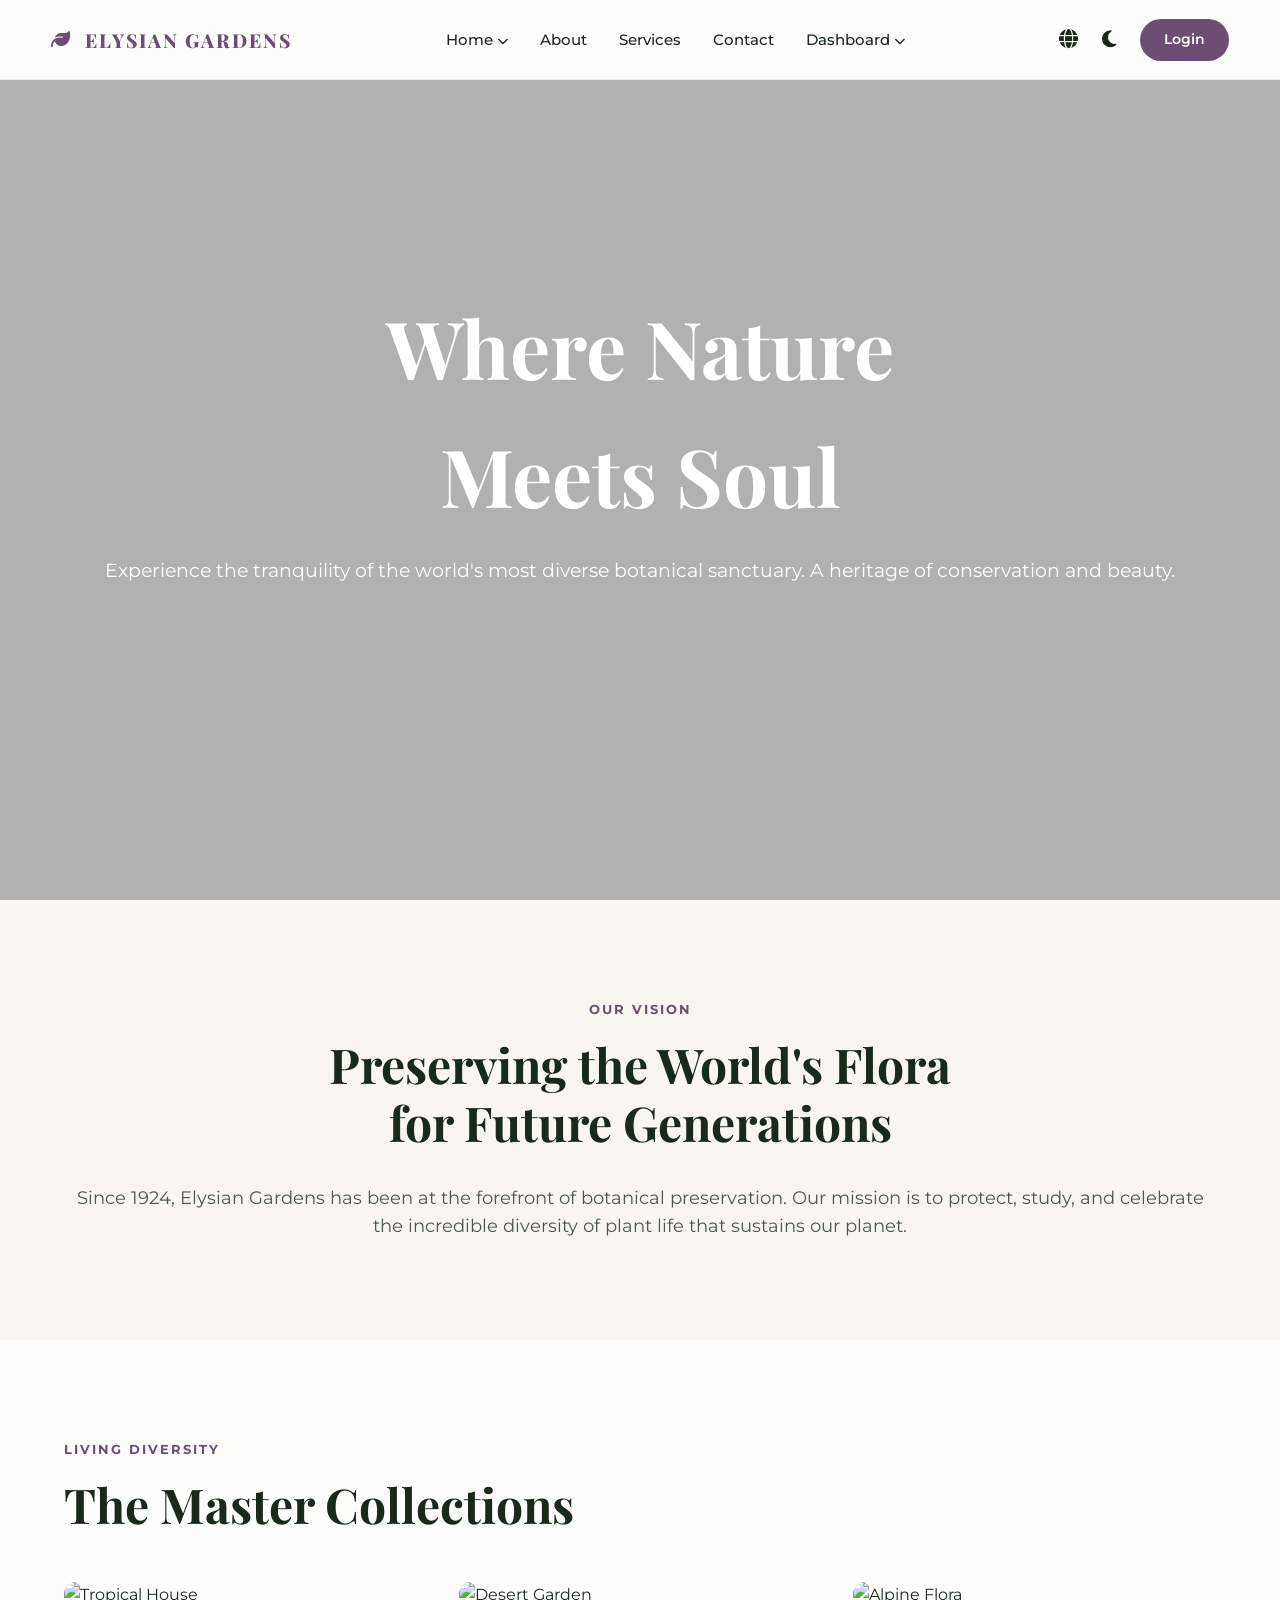
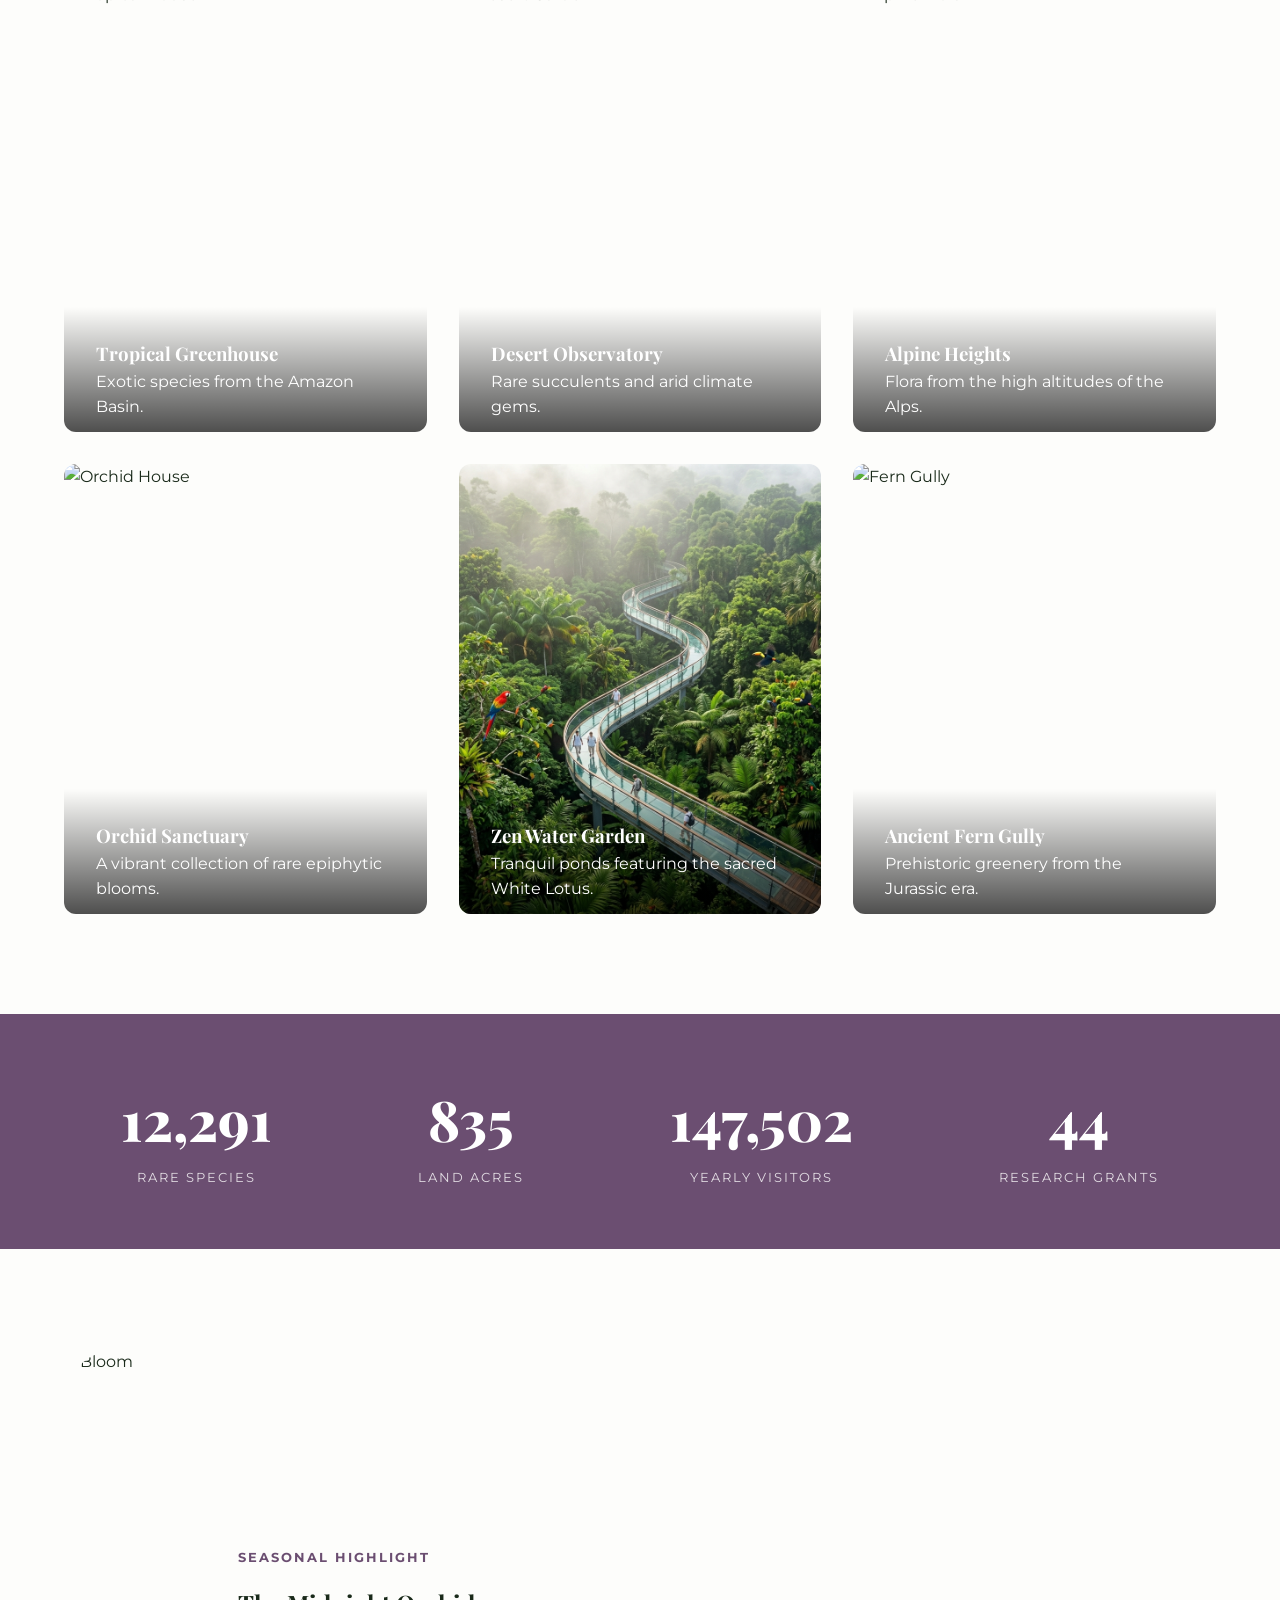
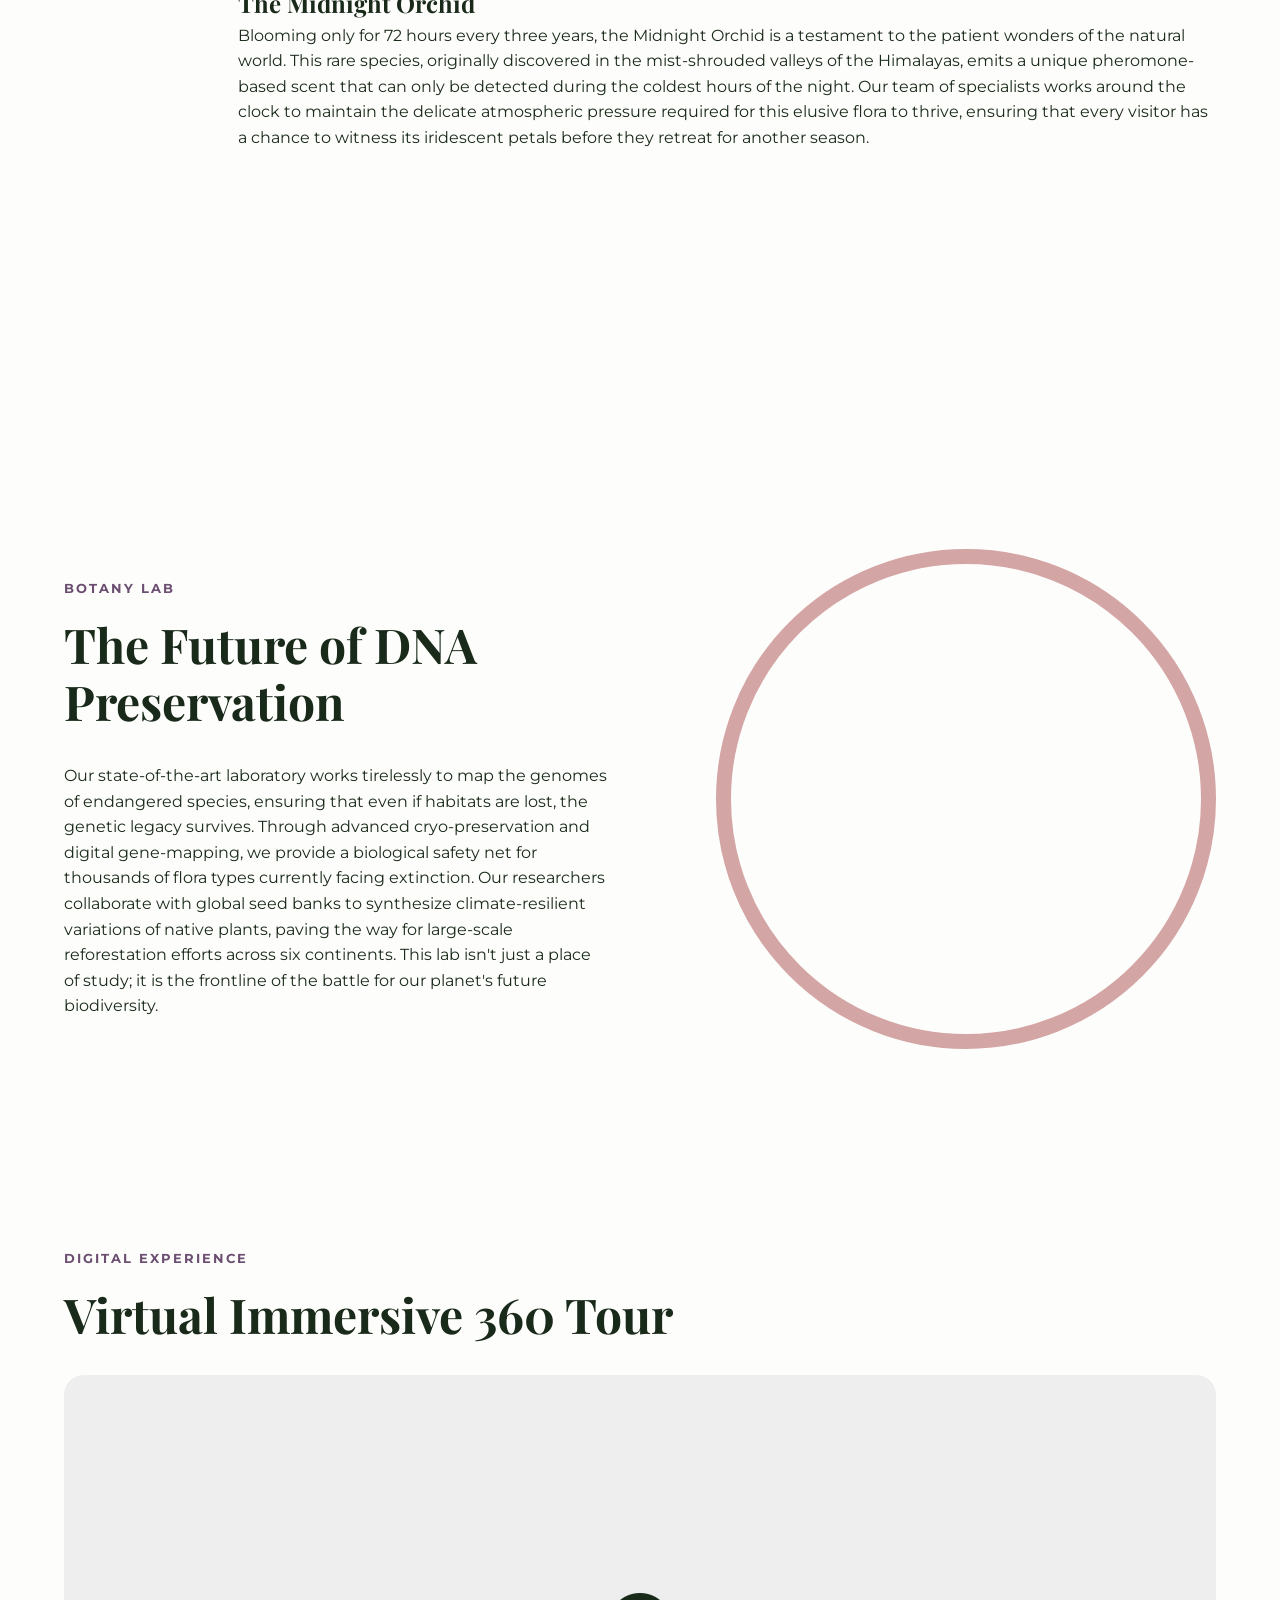
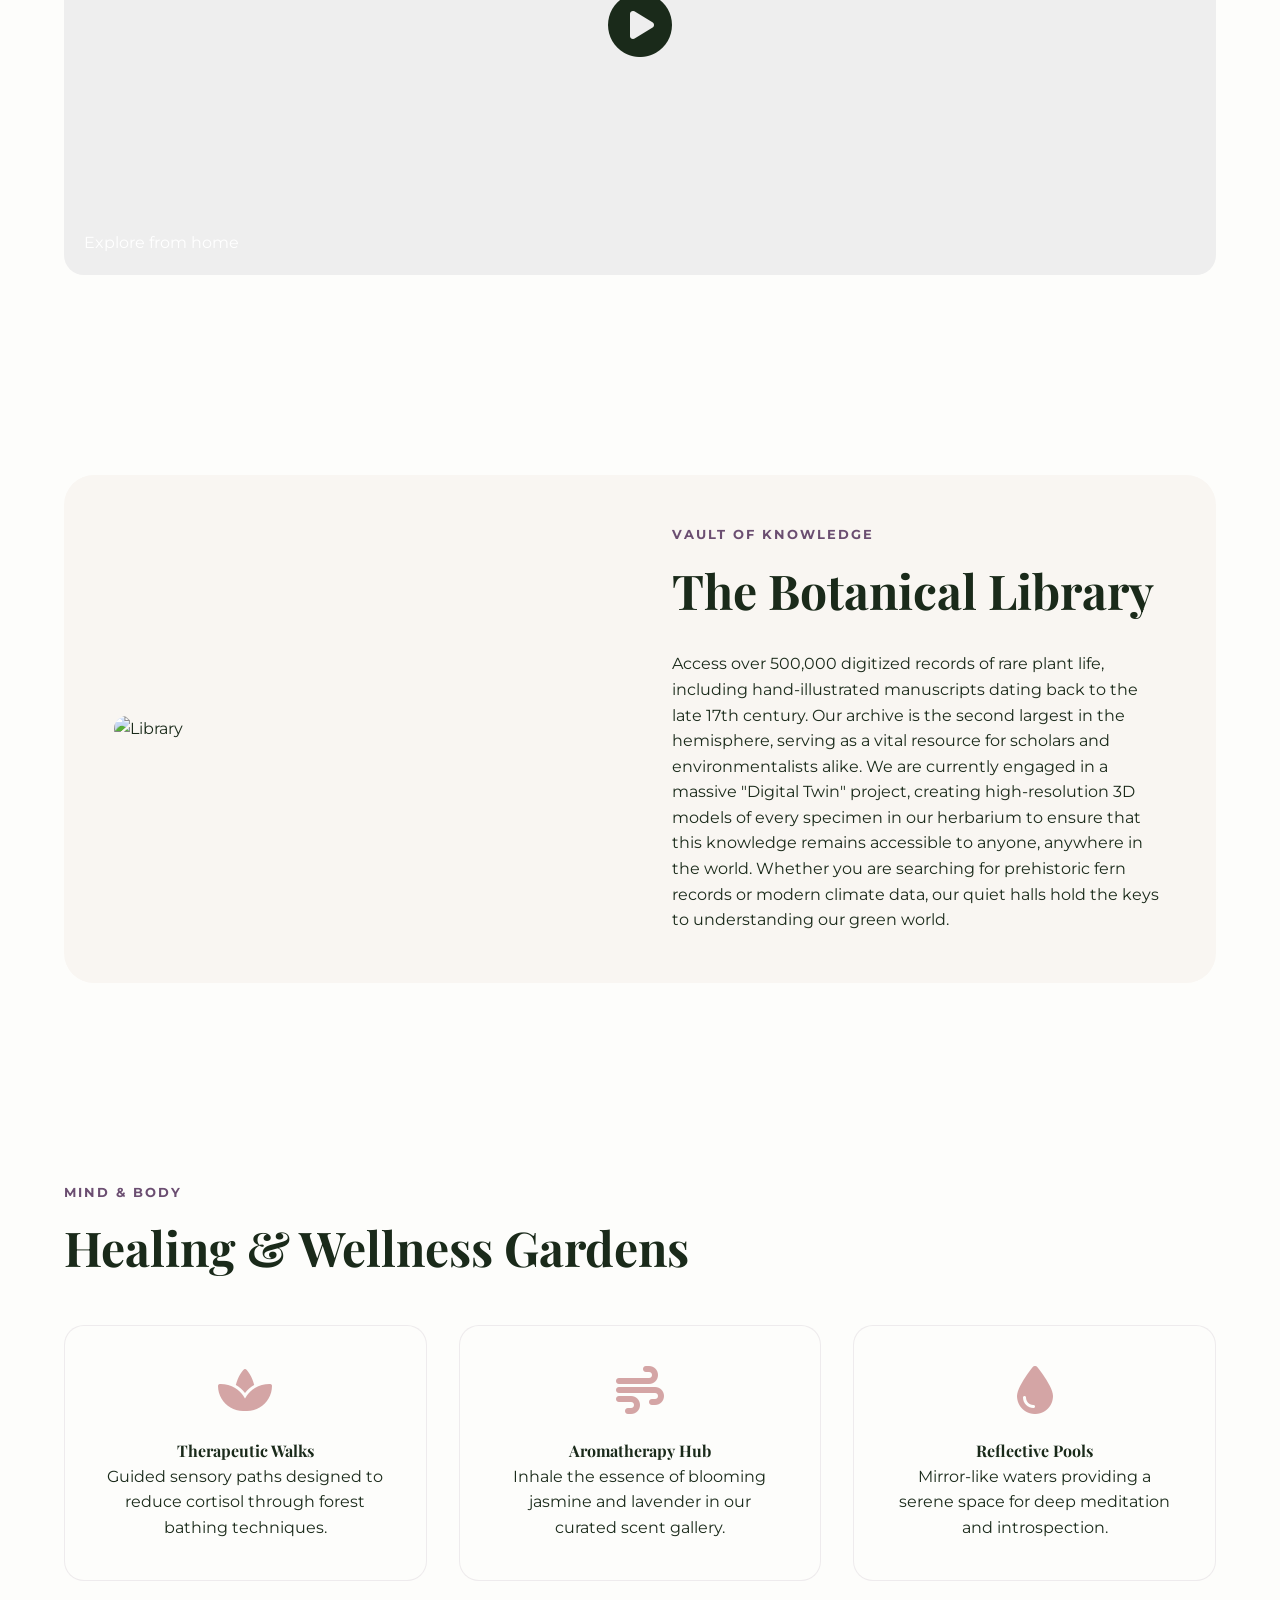
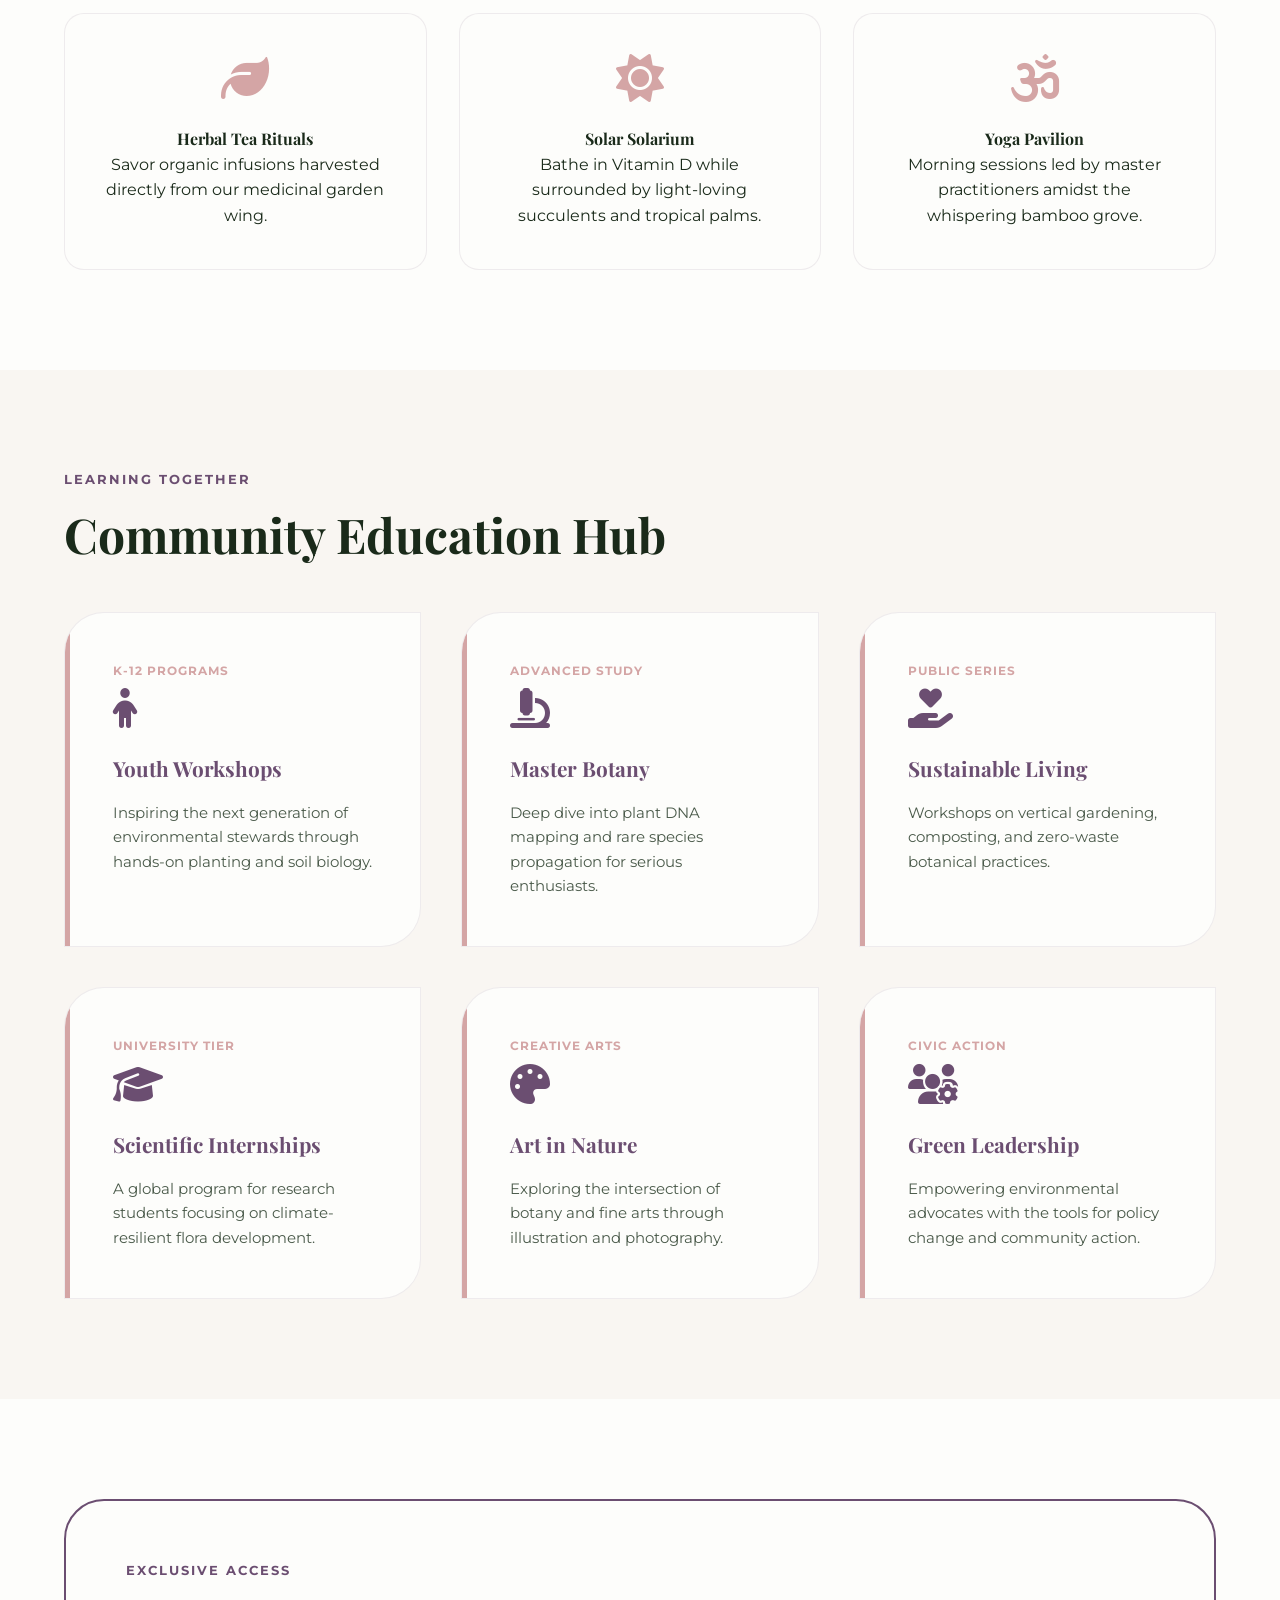
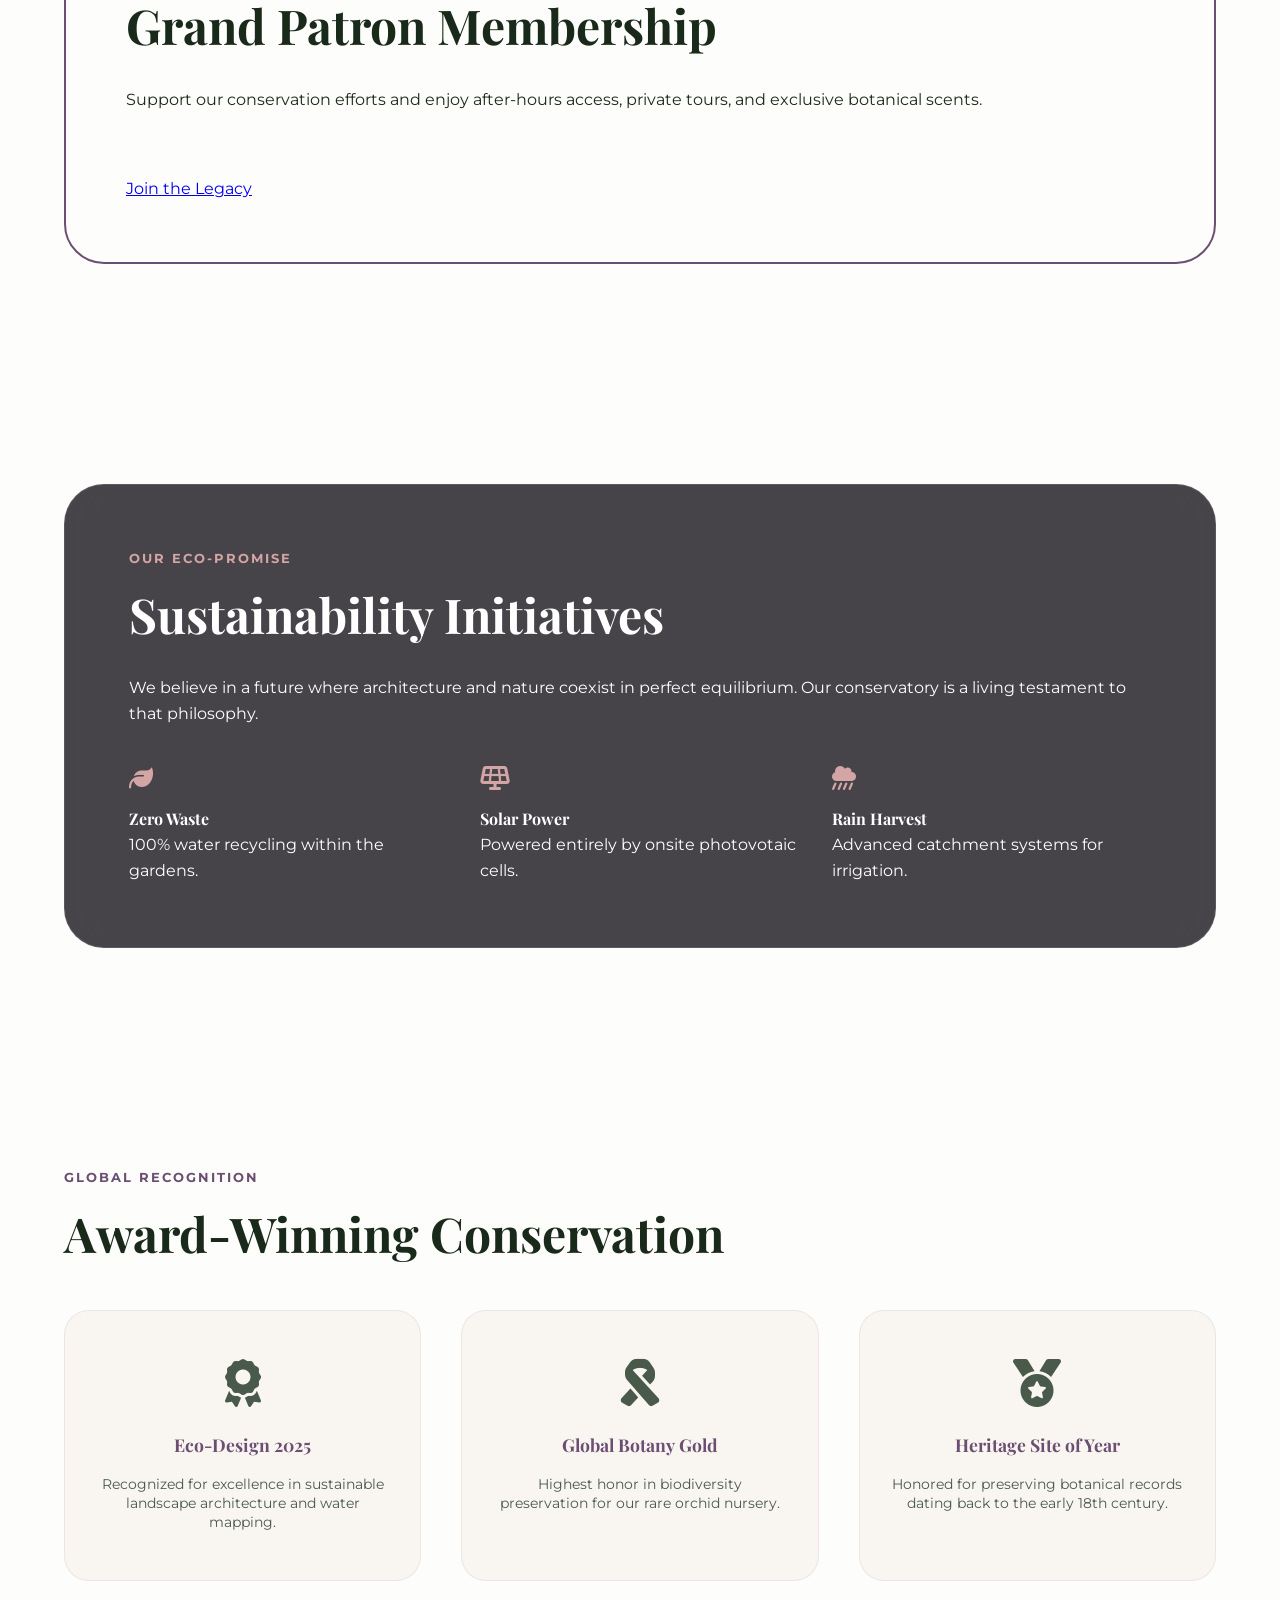
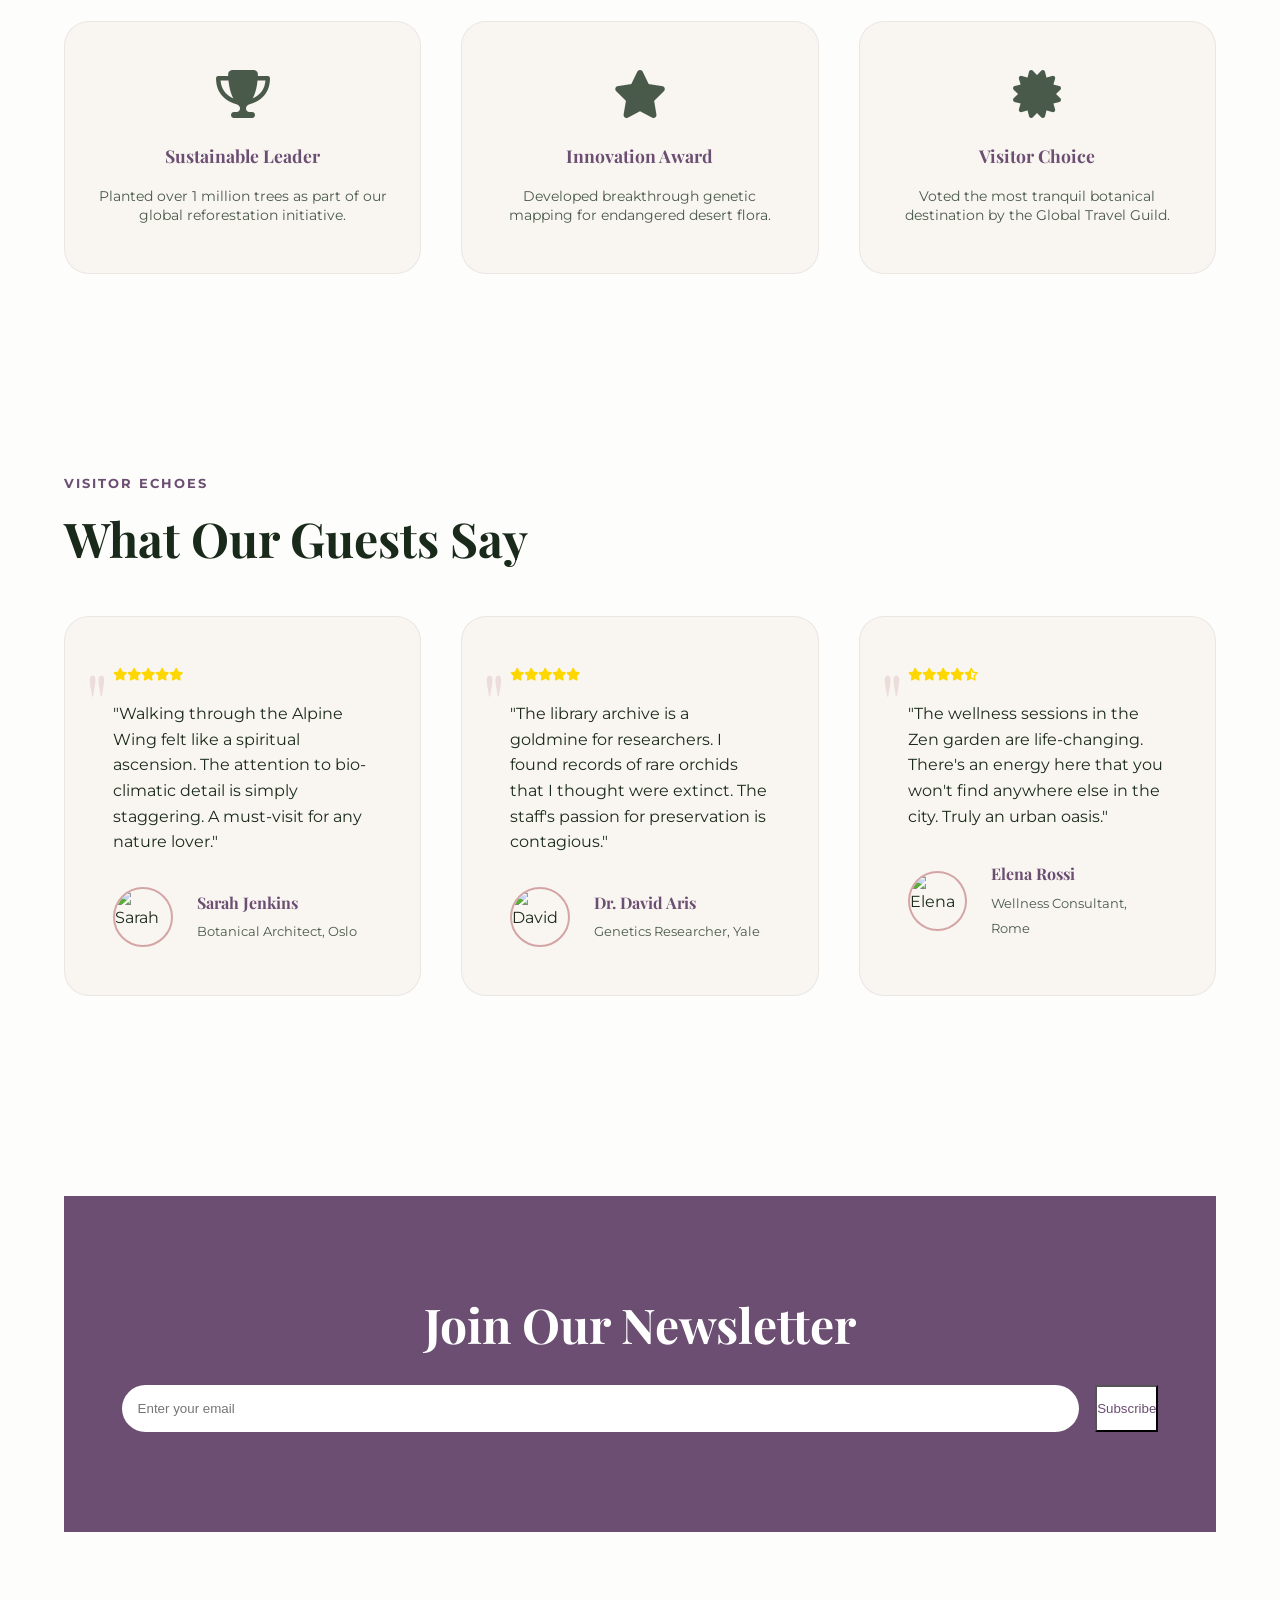
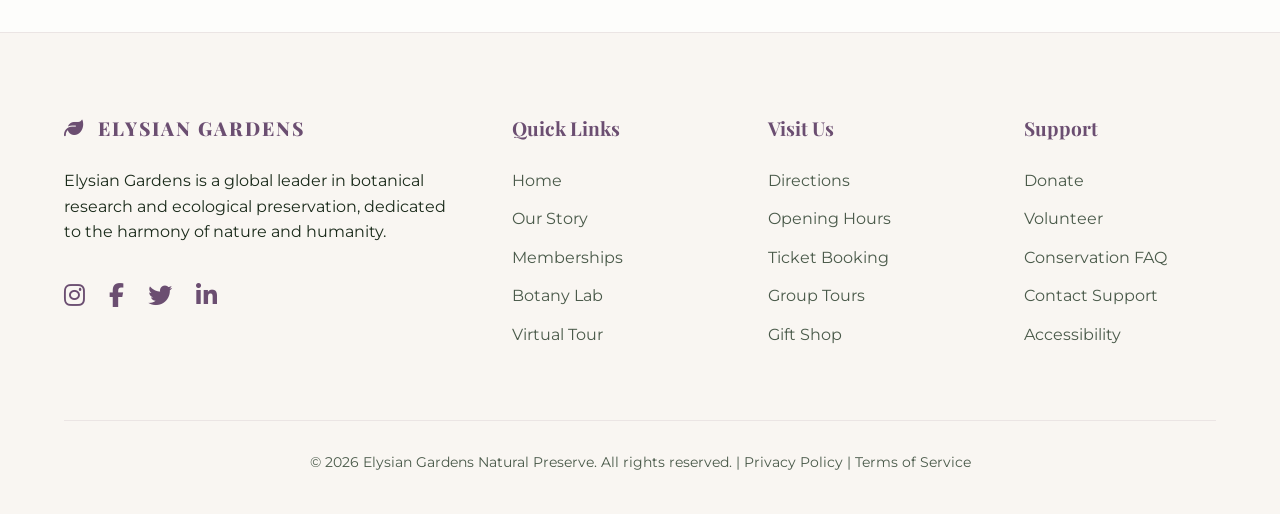
==== commit 8b256bfe: "update" ====
--- a/index.html
+++ b/index.html
@@ -92,7 +92,7 @@
                 <h1 class="reveal">Where Nature <br>Meets Soul</h1>
                 <p class="reveal">Experience the tranquility of the world's most diverse botanical sanctuary. A heritage of conservation and beauty.</p>
                 <div class="hero-btns reveal">
-                    <a href="#collections" class="login-btn">Explore Collections</a>
+                    <a href="#collections" class="login-btn"></a>
                 </div>
             </div>
         </section>
--- a/index.css
+++ b/index.css
@@ -91,15 +91,11 @@
     right: 0 !important;
     width: 100% !important;
     z-index: 99999 !important;
-    background: rgba(253, 253, 251, 1) !important;
+    background: #fdfdfb !important; /* Fixed light background */
     backdrop-filter: blur(10px);
-    border-bottom: 1px solid var(--border-color);
+    border-bottom: 1px solid rgba(107, 78, 113, 0.1); /* Fixed light border */
     padding: 0 4%;
     height: 80px;
-}
-
-[data-theme="dark"] header {
-    background: rgba(26, 22, 29, 1);
 }
 
 .nav-container {
@@ -114,7 +110,7 @@
 .logo {
     font-family: var(--font-heading);
     font-size: 1.2rem;
-    color: var(--accent-primary);
+    color: #6b4e71 !important; /* Fixed Luxury Purple */
     text-decoration: none;
     font-weight: 800;
     display: flex;
@@ -136,7 +132,7 @@
 
 .nav-link {
     text-decoration: none;
-    color: var(--text-primary);
+    color: #1a2a1a !important; /* Fixed Dark Text */
     font-weight: 500;
     font-size: 0.95rem;
     padding: 0.5rem 0;
@@ -144,7 +140,7 @@
 }
 
 .nav-link:hover {
-    color: var(--accent-primary);
+    color: #6b4e71 !important;
 }
 
 /* Dropdowns */
@@ -153,10 +149,10 @@
     top: 100%;
     left: 50%;
     transform: translateX(-50%) translateY(10px);
-    background: var(--bg-primary);
-    border: 1px solid var(--border-color);
+    background: #fdfdfb !important; /* Fixed Light BG */
+    border: 1px solid rgba(107, 78, 113, 0.1) !important;
     border-radius: 8px;
-    box-shadow: 0 10px 30px var(--shadow-color);
+    box-shadow: 0 10px 30px rgba(0, 0, 0, 0.05) !important;
     min-width: 180px;
     z-index: 1000;
     opacity: 0;
@@ -174,7 +170,7 @@
 .dropdown-item {
     display: block;
     padding: 0.75rem 1.5rem;
-    color: var(--text-primary);
+    color: #1a2a1a !important;
     text-decoration: none;
     font-size: 0.9rem;
     transition: var(--transition);
@@ -182,8 +178,8 @@
 }
 
 .dropdown-item:hover {
-    background: var(--bg-secondary);
-    color: var(--accent-primary);
+    background: #f9f6f2 !important;
+    color: #6b4e71 !important;
 }
 
 /* Header Utilities (Right Side) */
@@ -197,7 +193,7 @@
     background: none;
     border: none;
     cursor: pointer;
-    color: var(--text-primary);
+    color: #1a2a1a !important;
     font-size: 1.2rem;
     display: flex;
     align-items: center;
@@ -206,13 +202,13 @@
 }
 
 .util-btn:hover {
-    color: var(--accent-primary);
+    color: #6b4e71 !important;
     transform: scale(1.1);
 }
 
-.login-btn {
-    background: var(--accent-primary);
-    color: white;
+header .login-btn {
+    background: #6b4e71 !important;
+    color: white !important;
     padding: 0.6rem 1.5rem;
     border-radius: 50px;
     text-decoration: none;
@@ -221,9 +217,9 @@
     transition: var(--transition);
 }
 
-.login-btn:hover {
-    background: var(--accent-hover);
-    box-shadow: 0 4px 15px rgba(45, 90, 39, 0.3);
+header .login-btn:hover {
+    background: #543b59 !important;
+    box-shadow: 0 4px 15px rgba(107, 78, 113, 0.3) !important;
 }
 
 /* Section Components */
@@ -1971,13 +1967,13 @@
     transition: background 0.2s;
 }
 
-.hamburger-btn:hover { background: var(--bg-secondary); }
+.hamburger-btn:hover { background: #f5f0f6 !important; }
 
 .hamburger-btn span {
     display: block;
     width: 22px;
     height: 2px;
-    background: var(--accent-primary);
+    background: #6b4e71 !important;
     border-radius: 2px;
     transition: transform 0.3s ease, opacity 0.3s ease;
 }
@@ -1994,8 +1990,8 @@
     right: 0;
     width: 100%;
     z-index: 99998;
-    background: var(--bg-primary);
-    border-bottom: 1px solid var(--border-color);
+    background: #fdfdfb !important;
+    border-bottom: 1px solid rgba(107, 78, 113, 0.1) !important;
     max-height: 0;
     overflow: hidden;
     transition: max-height 0.4s cubic-bezier(0.4, 0, 0.2, 1);
@@ -2018,7 +2014,7 @@
     display: block;
     padding: 0.9rem 1.2rem;
     text-decoration: none;
-    color: var(--text-primary);
+    color: #1a2a1a !important;
     font-weight: 600;
     font-size: 0.95rem;
     border-radius: 12px;
@@ -2027,9 +2023,9 @@
 }
 
 .mobile-nav-link:hover {
-    background: var(--bg-secondary);
-    border-left-color: var(--accent-secondary);
-    color: var(--accent-primary);
+    background: #f5f0f6 !important;
+    border-left-color: #d4a5a5 !important;
+    color: #6b4e71 !important;
 }
 
 .mobile-login-link {
@@ -2062,7 +2058,7 @@
     font-family: inherit;
     font-size: 0.95rem;
     font-weight: 600;
-    color: var(--text-primary);
+    color: #1a2a1a !important;
     cursor: pointer;
     border: none;
     background: none;
@@ -2091,7 +2087,7 @@
 
 .mobile-sub-link {
     font-size: 0.88rem !important;
-    color: var(--text-secondary) !important;
+    color: #4a5a4a !important;
     padding: 0.65rem 1rem !important;
     border-left: 2px solid var(--accent-secondary) !important;
     border-radius: 0 10px 10px 0 !important;
@@ -2099,6 +2095,6 @@
 }
 
 .mobile-sub-link:hover {
-    color: var(--accent-primary) !important;
-    background: var(--bg-secondary);
-}
+    color: #6b4e71 !important;
+    background: #f5f0f6 !important;
+}
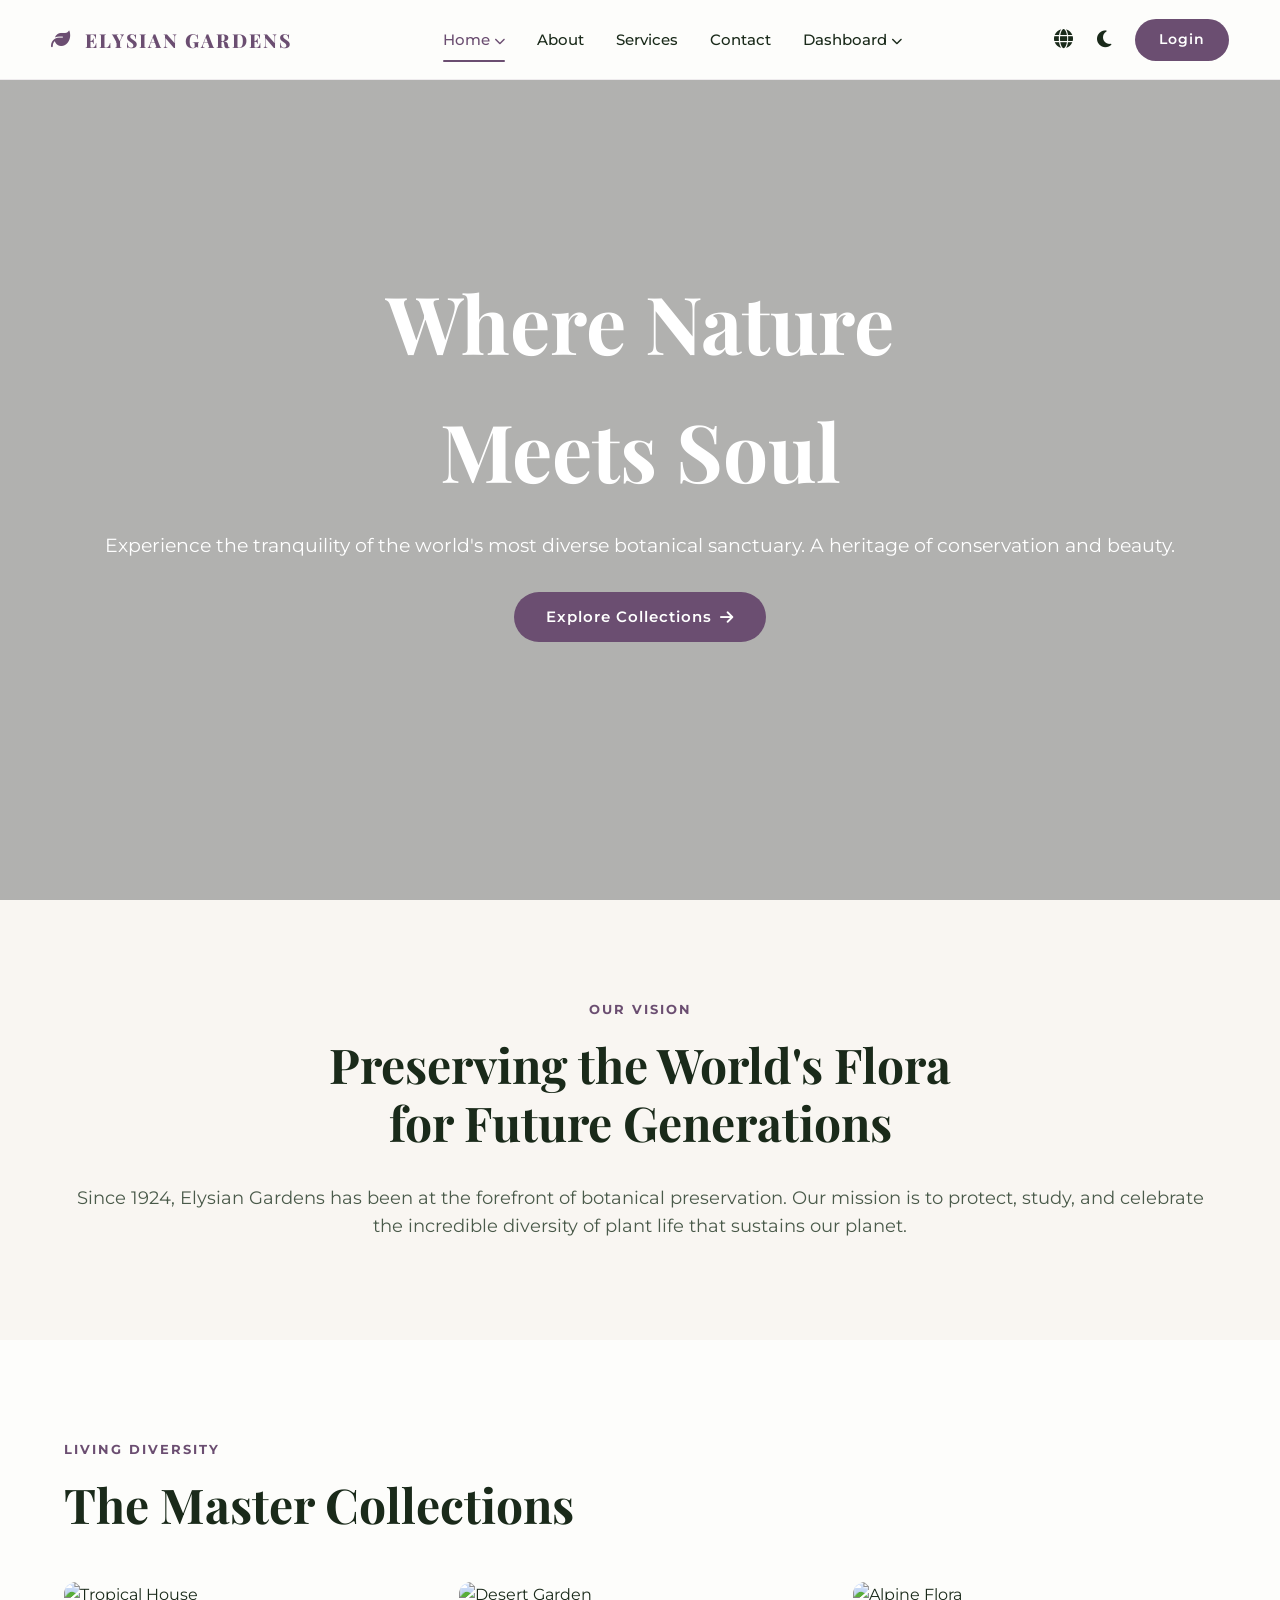
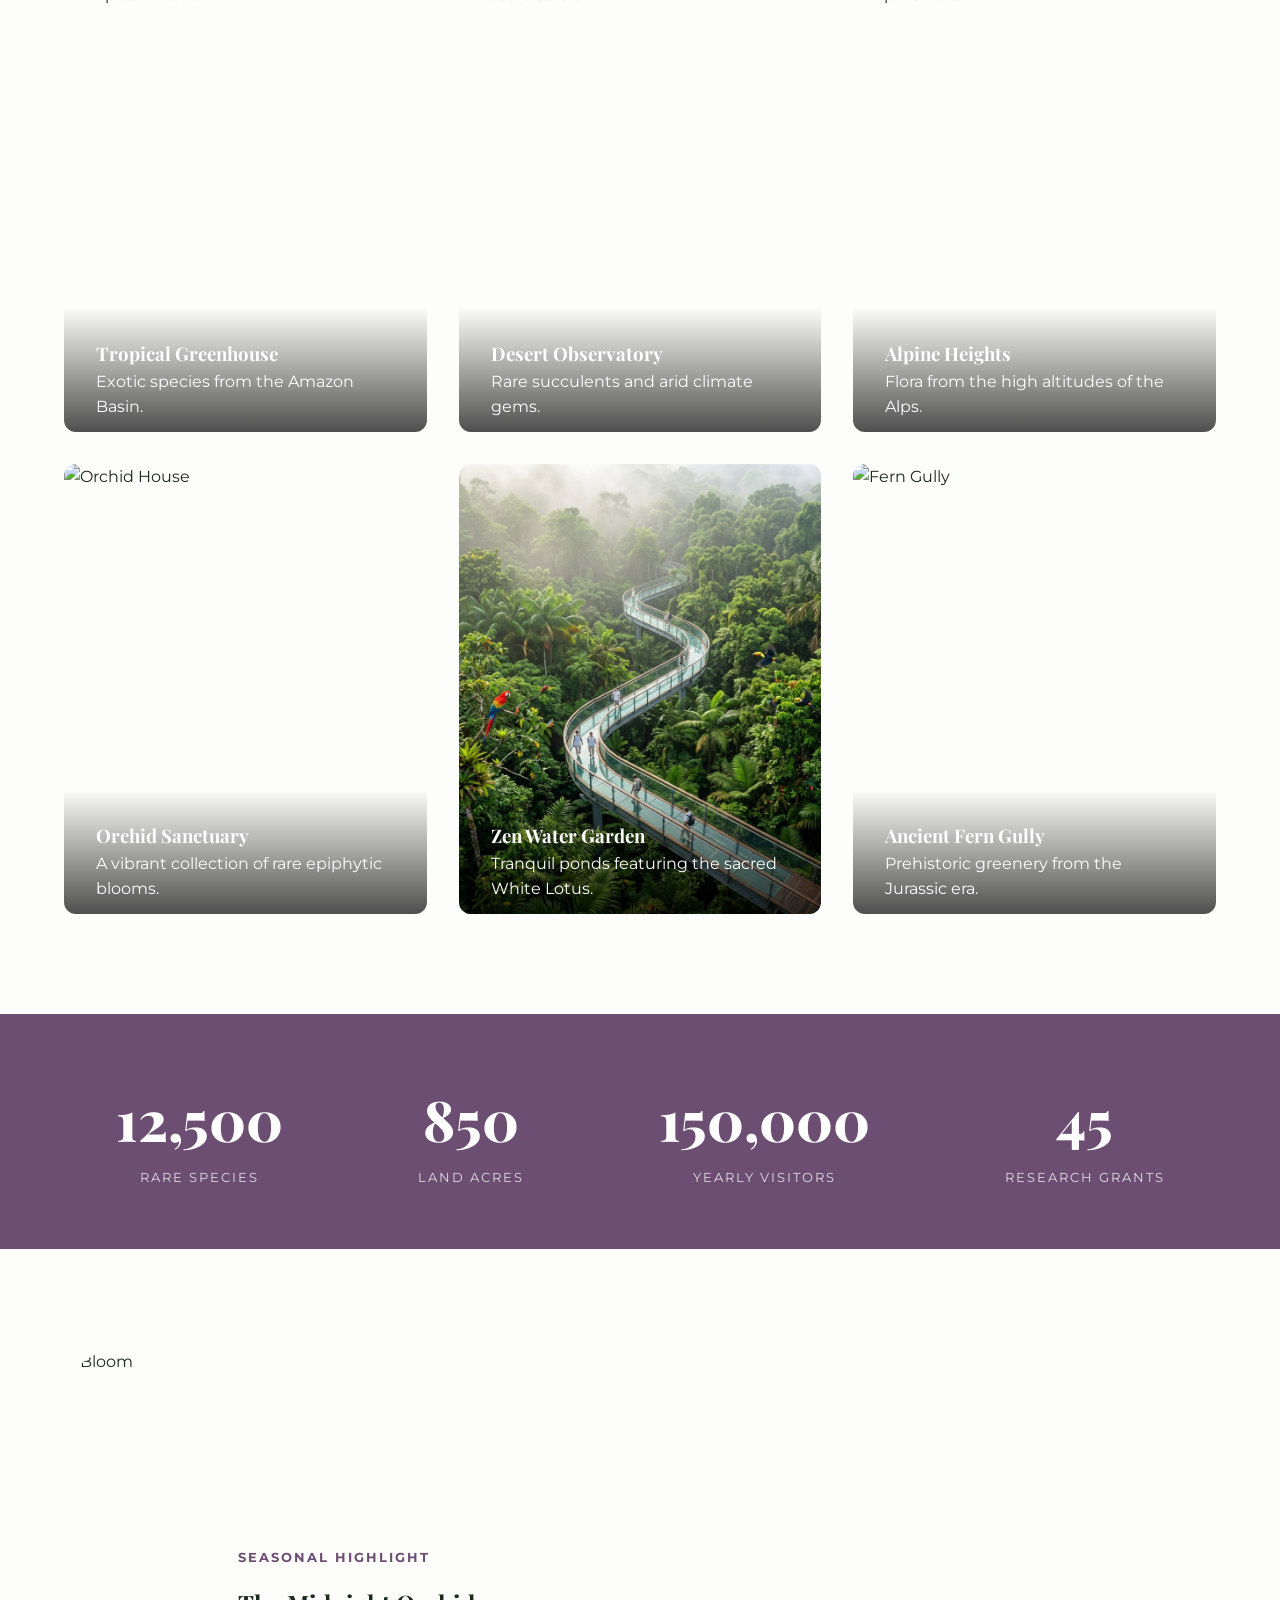
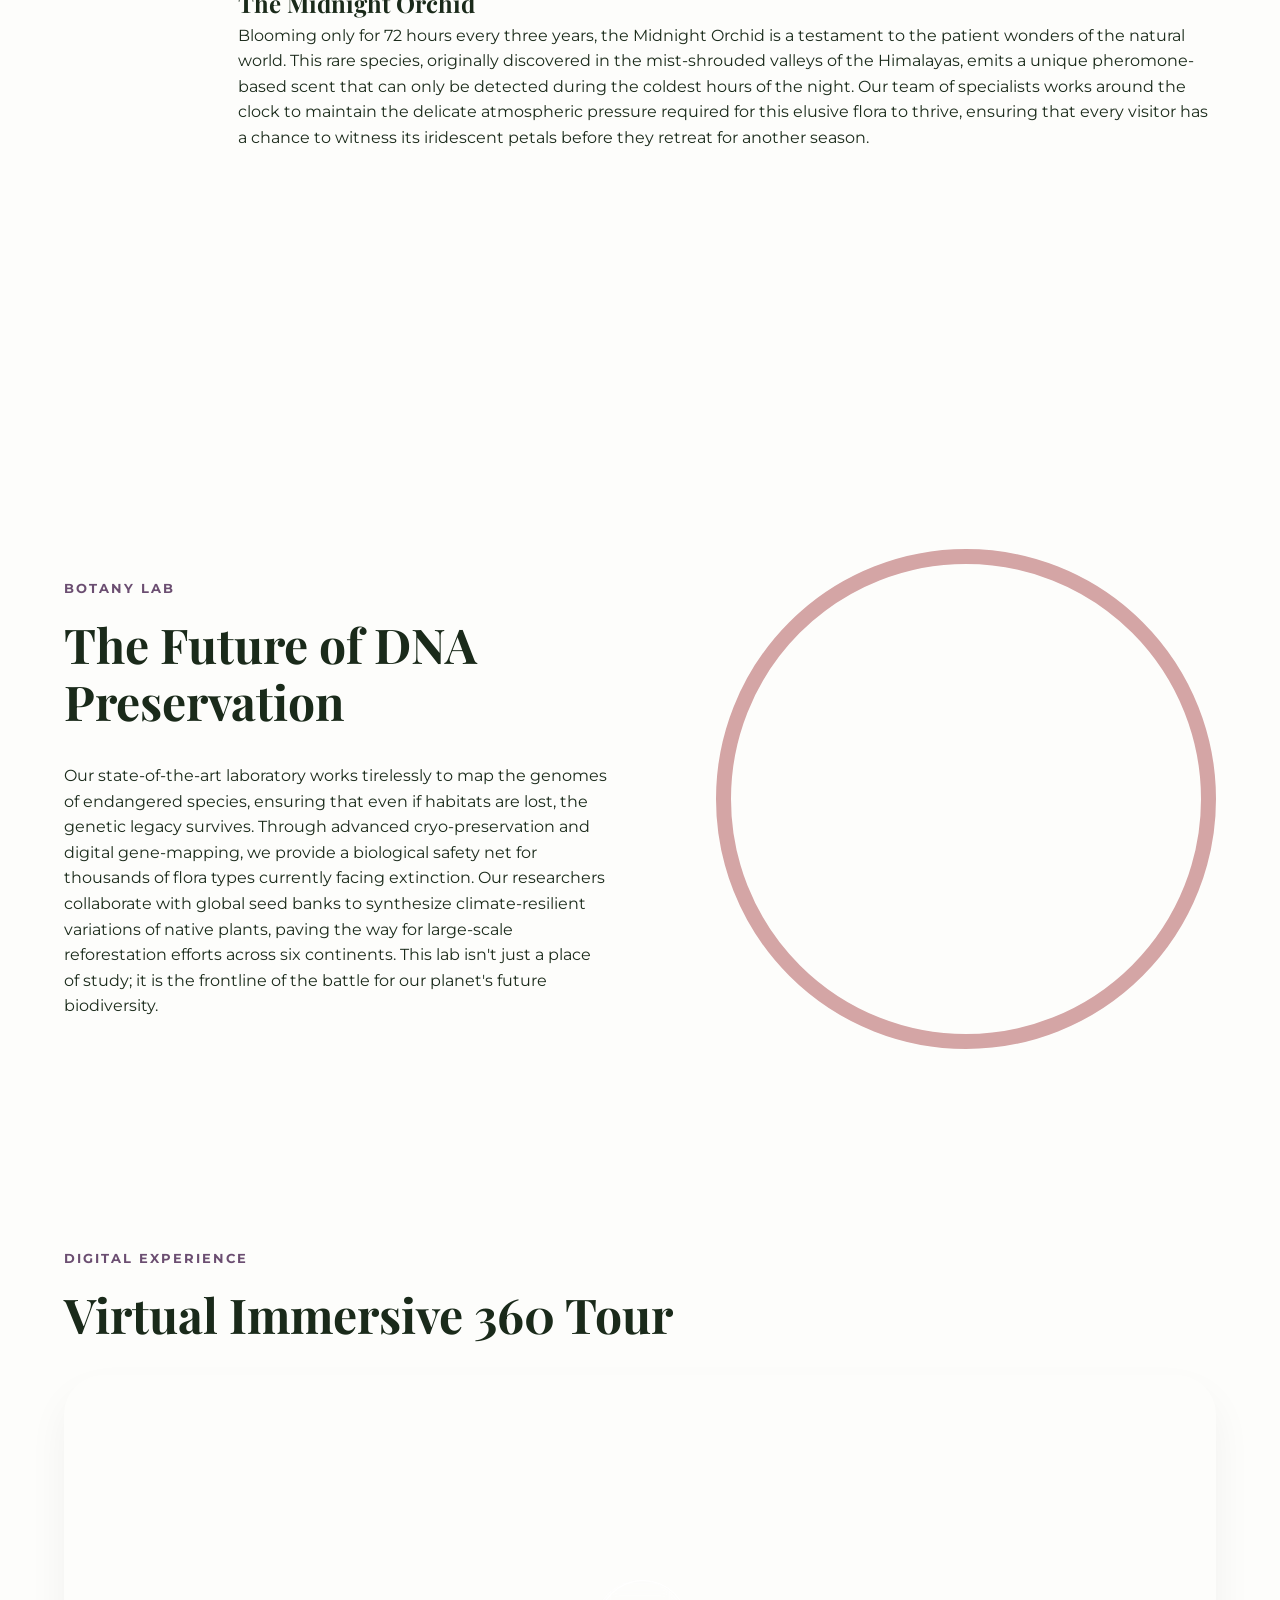
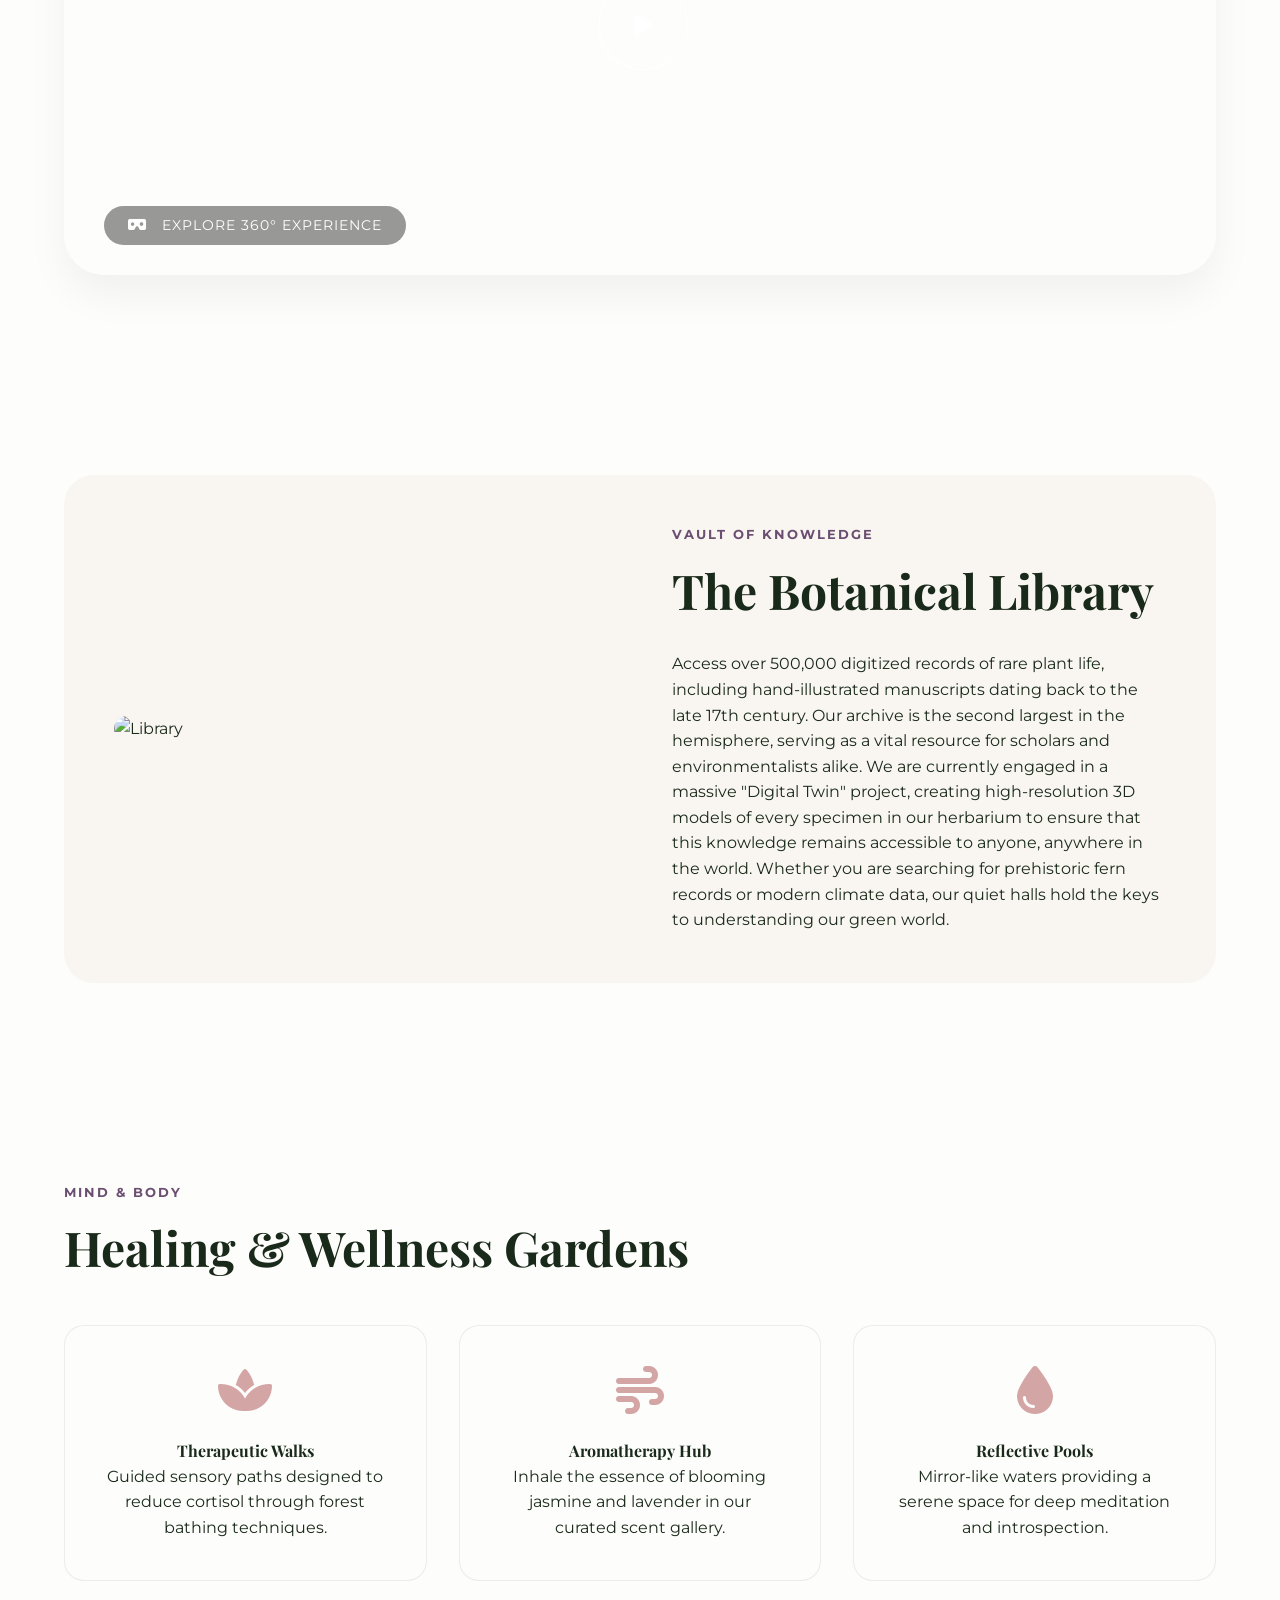
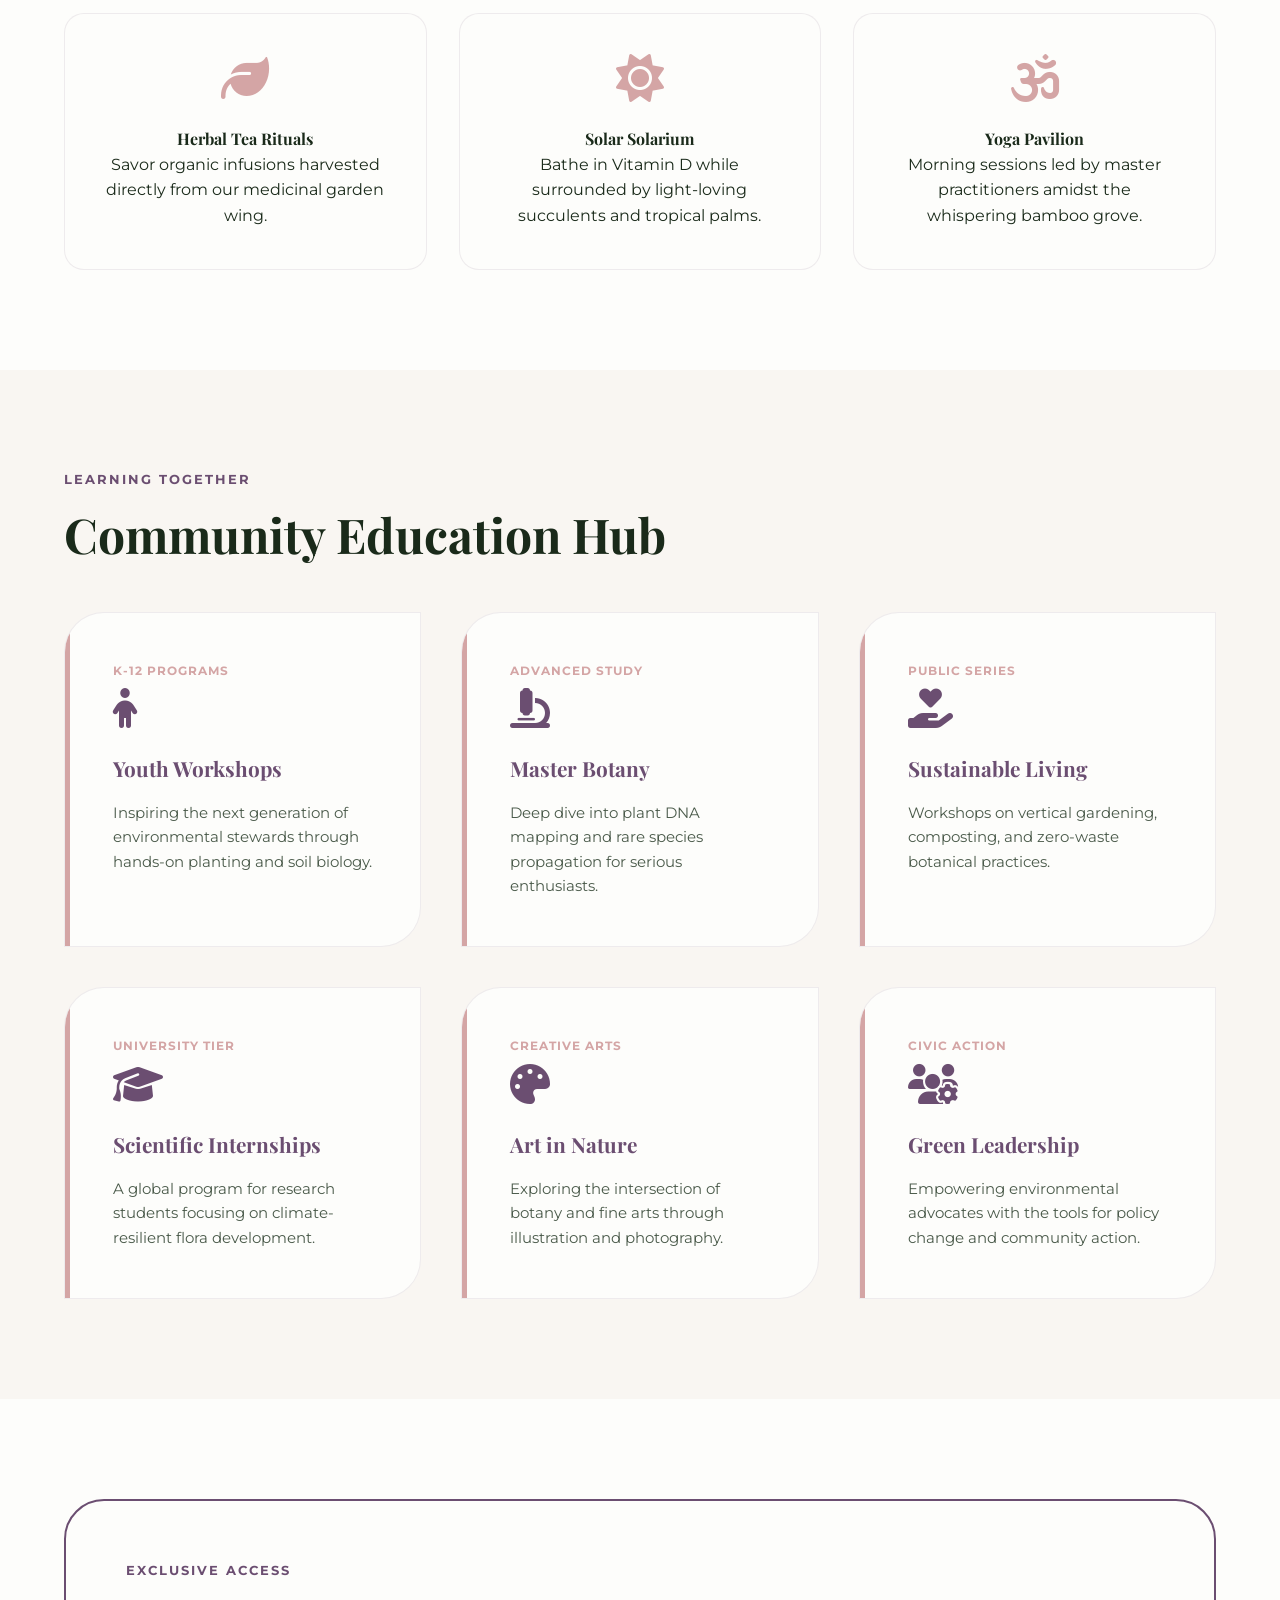
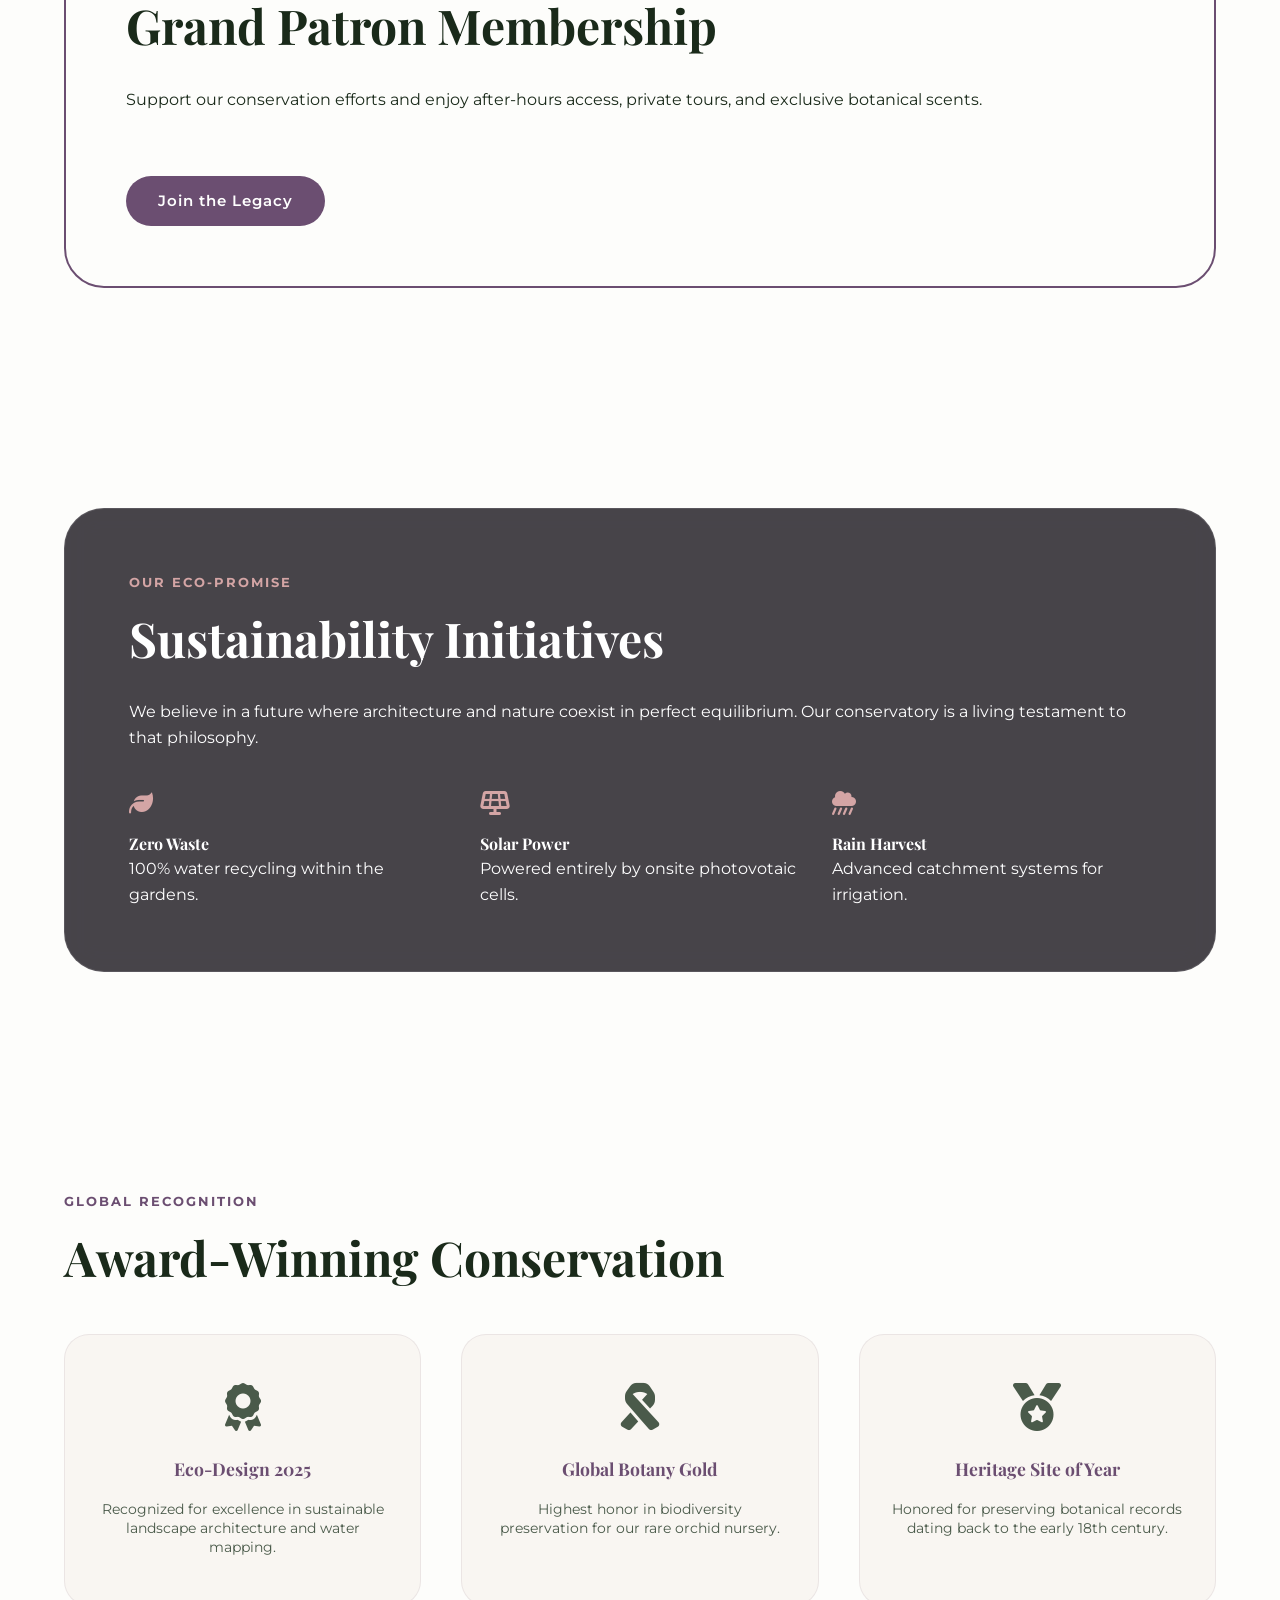
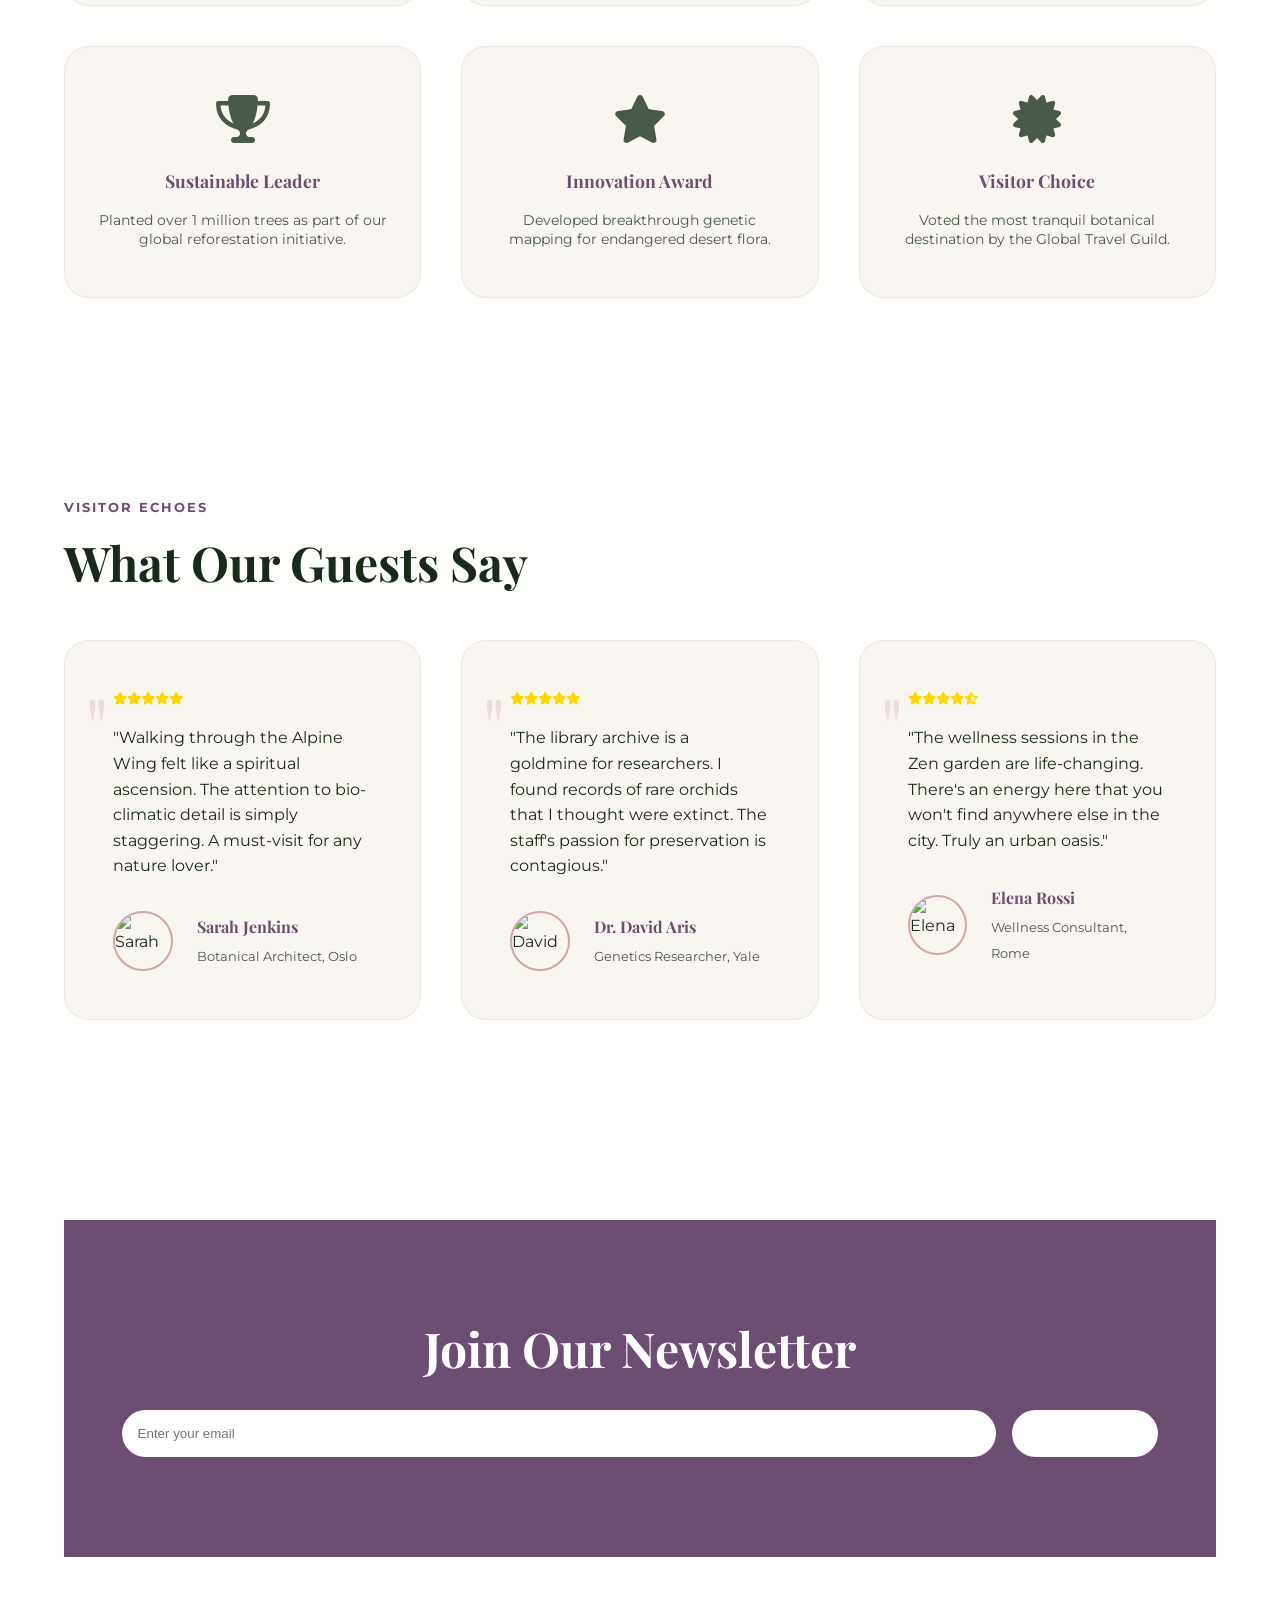
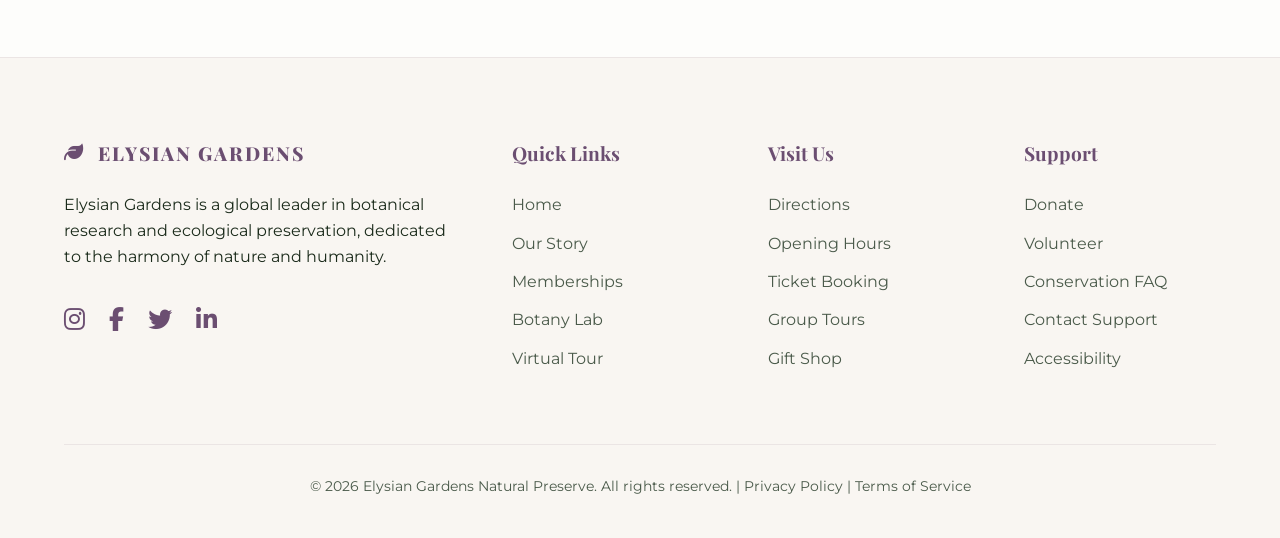
==== commit 61cb669c: "Bot ra nee" ====
--- a/index.html
+++ b/index.html
@@ -92,7 +92,7 @@
                 <h1 class="reveal">Where Nature <br>Meets Soul</h1>
                 <p class="reveal">Experience the tranquility of the world's most diverse botanical sanctuary. A heritage of conservation and beauty.</p>
                 <div class="hero-btns reveal">
-                    <a href="#collections" class="login-btn"></a>
+                    <a href="#collections" class="login-btn">Explore Collections <i class="fas fa-arrow-right"></i></a>
                 </div>
             </div>
         </section>
@@ -220,9 +220,13 @@
             <div class="container text-center reveal">
                 <span class="section-tag">Digital Experience</span>
                 <h2 class="section-title">Virtual Immersive 360 Tour</h2>
-                <div class="video-placeholder" style="width: 100%; height: 500px; background: #eee; border-radius: 20px; display: flex; align-items: center; justify-content: center; background-image: url('https://images.unsplash.com/photo-1518531933037-91b2f5f229cc?ixlib=rb-1.2.1&auto=format&fit=crop&w=1920&q=80'); background-size: cover; position: relative;">
-                    <button class="util-btn" style="font-size: 4rem; color: white;"><i class="fas fa-play-circle"></i></button>
-                    <div style="position: absolute; bottom: 20px; left: 20px; color: white;">Explore from home</div>
+                <div class="video-placeholder" style="width: 100%; height: 500px; border-radius: 40px; display: flex; align-items: center; justify-content: center; background-image: url('https://images.unsplash.com/photo-1518531933037-91b2f5f229cc?ixlib=rb-1.2.1&auto=format&fit=crop&w=1920&q=80'); background-size: cover; background-position: center; position: relative; cursor: pointer; overflow: hidden; box-shadow: 0 20px 40px var(--shadow-color);">
+                    <div class="play-btn-pulse">
+                        <i class="fas fa-play"></i>
+                    </div>
+                    <div style="position: absolute; bottom: 30px; left: 40px; color: white; background: rgba(0,0,0,0.4); padding: 0.5rem 1.5rem; border-radius: 50px; backdrop-filter: blur(5px); font-size: 0.9rem; letter-spacing: 1px;">
+                        <i class="fas fa-vr-cardboard" style="margin-right: 10px;"></i> EXPLORE 360&deg; EXPERIENCE
+                    </div>
                 </div>
             </div>
         </section>
--- a/index.css
+++ b/index.css
@@ -17,6 +17,9 @@
 
     /* Transitions */
     --transition: all 0.4s cubic-bezier(0.4, 0, 0.2, 1);
+
+    /* Footer Specific */
+    --bg-footer: #f9f6f2;
 }
 
 [data-theme="dark"] {
@@ -29,6 +32,12 @@
     --accent-hover: #cfb9cd;
     --border-color: rgba(179, 157, 177, 0.2);
     --shadow-color: rgba(0, 0, 0, 0.3);
+    --bg-footer: #120e14;
+}
+
+[data-theme="dark"] .logo {
+    color: #f3e8f3 !important; /* High-contrast bright lilac for dark mode */
+    text-shadow: 0 0 10px rgba(243, 232, 243, 0.1);
 }
 
 [dir="rtl"] {
@@ -83,6 +92,16 @@
     font-weight: 700;
 }
 
+a {
+    color: inherit;
+    text-decoration: none;
+    transition: var(--transition);
+}
+
+a:hover {
+    color: var(--accent-primary);
+}
+
 /* Header & Navigation */
 header {
     position: fixed !important;
@@ -91,11 +110,12 @@
     right: 0 !important;
     width: 100% !important;
     z-index: 99999 !important;
-    background: #fdfdfb !important; /* Fixed light background */
+    background: var(--bg-primary) !important;
     backdrop-filter: blur(10px);
-    border-bottom: 1px solid rgba(107, 78, 113, 0.1); /* Fixed light border */
+    border-bottom: 1px solid var(--border-color);
     padding: 0 4%;
     height: 80px;
+    transition: var(--transition);
 }
 
 .nav-container {
@@ -110,7 +130,7 @@
 .logo {
     font-family: var(--font-heading);
     font-size: 1.2rem;
-    color: #6b4e71 !important; /* Fixed Luxury Purple */
+    color: var(--accent-primary) !important;
     text-decoration: none;
     font-weight: 800;
     display: flex;
@@ -118,6 +138,7 @@
     gap: 0.8rem;
     letter-spacing: 2px;
     white-space: nowrap;
+    transition: var(--transition);
 }
 
 .nav-links {
@@ -132,15 +153,31 @@
 
 .nav-link {
     text-decoration: none;
-    color: #1a2a1a !important; /* Fixed Dark Text */
+    color: var(--text-primary) !important;
     font-weight: 500;
     font-size: 0.95rem;
     padding: 0.5rem 0;
     transition: var(--transition);
+    position: relative;
+}
+
+.nav-link.active {
+    color: var(--accent-primary) !important;
+}
+
+.nav-link.active::after {
+    content: '';
+    position: absolute;
+    bottom: -5px;
+    left: 0;
+    width: 100%;
+    height: 2px;
+    background: var(--accent-primary);
+    border-radius: 2px;
 }
 
 .nav-link:hover {
-    color: #6b4e71 !important;
+    color: var(--accent-primary) !important;
 }
 
 /* Dropdowns */
@@ -149,10 +186,10 @@
     top: 100%;
     left: 50%;
     transform: translateX(-50%) translateY(10px);
-    background: #fdfdfb !important; /* Fixed Light BG */
-    border: 1px solid rgba(107, 78, 113, 0.1) !important;
+    background: var(--bg-primary) !important;
+    border: 1px solid var(--border-color) !important;
     border-radius: 8px;
-    box-shadow: 0 10px 30px rgba(0, 0, 0, 0.05) !important;
+    box-shadow: 0 10px 30px var(--shadow-color) !important;
     min-width: 180px;
     z-index: 1000;
     opacity: 0;
@@ -170,7 +207,7 @@
 .dropdown-item {
     display: block;
     padding: 0.75rem 1.5rem;
-    color: #1a2a1a !important;
+    color: var(--text-primary) !important;
     text-decoration: none;
     font-size: 0.9rem;
     transition: var(--transition);
@@ -178,8 +215,8 @@
 }
 
 .dropdown-item:hover {
-    background: #f9f6f2 !important;
-    color: #6b4e71 !important;
+    background: var(--bg-secondary) !important;
+    color: var(--accent-primary) !important;
 }
 
 /* Header Utilities (Right Side) */
@@ -193,7 +230,7 @@
     background: none;
     border: none;
     cursor: pointer;
-    color: #1a2a1a !important;
+    color: var(--text-primary) !important;
     font-size: 1.2rem;
     display: flex;
     align-items: center;
@@ -202,24 +239,37 @@
 }
 
 .util-btn:hover {
-    color: #6b4e71 !important;
+    color: var(--accent-primary) !important;
     transform: scale(1.1);
 }
 
-header .login-btn {
-    background: #6b4e71 !important;
+.login-btn {
+    background: var(--accent-primary);
     color: white !important;
-    padding: 0.6rem 1.5rem;
+    padding: 0.8rem 2rem;
     border-radius: 50px;
     text-decoration: none;
     font-weight: 600;
+    font-size: 0.95rem;
+    transition: var(--transition);
+    border: none;
+    cursor: pointer;
+    display: inline-flex;
+    align-items: center;
+    justify-content: center;
+    gap: 0.5rem;
+    letter-spacing: 1px;
+}
+
+.login-btn:hover {
+    background: var(--accent-hover);
+    box-shadow: 0 10px 25px var(--shadow-color);
+    transform: translateY(-2px);
+}
+
+header .login-btn {
+    padding: 0.6rem 1.5rem;
     font-size: 0.9rem;
-    transition: var(--transition);
-}
-
-header .login-btn:hover {
-    background: #543b59 !important;
-    box-shadow: 0 4px 15px rgba(107, 78, 113, 0.3) !important;
 }
 
 /* Section Components */
@@ -444,8 +494,9 @@
 /* Footer */
 #main-footer {
     padding: 80px 5% 40px;
-    background: var(--bg-secondary);
+    background: var(--bg-footer);
     border-top: 1px solid var(--border-color);
+    transition: var(--transition);
 }
 
 .footer-grid {
@@ -1399,20 +1450,23 @@
 /* Pricing/Patron Tiers */
 .pricing-grid {
     display: grid;
-    grid-template-columns: repeat(auto-fit, minmax(320px, 1fr));
-    gap: 3rem;
+    grid-template-columns: repeat(3, 1fr);
+    gap: 2rem;
     margin-top: 4rem;
 }
 
 .pricing-card {
     background: var(--bg-primary);
-    padding: 4rem 3rem;
+    padding: 3rem 2rem;
     border-radius: 40px;
     border: 1px solid var(--border-color);
     text-align: center;
     position: relative;
     overflow: hidden;
     transition: var(--transition);
+    display: flex;
+    flex-direction: column;
+    align-items: center;
 }
 
 .pricing-card.popular {
@@ -1448,6 +1502,8 @@
     list-style: none;
     margin: 2rem 0;
     padding: 0;
+    flex-grow: 1;
+    width: 100%;
 }
 
 .pricing-features li {
@@ -1495,7 +1551,8 @@
 }
 
 .pricing-card .login-btn {
-    margin-top: 2rem !important; /* Balanced for pricing cards */
+    margin-top: auto !important; /* Pushes button to the bottom and aligns with others */
+    width: fit-content;
 }
 
 /* Redesigned Services Sections */
@@ -1990,8 +2047,8 @@
     right: 0;
     width: 100%;
     z-index: 99998;
-    background: #fdfdfb !important;
-    border-bottom: 1px solid rgba(107, 78, 113, 0.1) !important;
+    background: var(--bg-primary) !important;
+    border-bottom: 1px solid var(--border-color) !important;
     max-height: 0;
     overflow: hidden;
     transition: max-height 0.4s cubic-bezier(0.4, 0, 0.2, 1);
@@ -2014,7 +2071,7 @@
     display: block;
     padding: 0.9rem 1.2rem;
     text-decoration: none;
-    color: #1a2a1a !important;
+    color: var(--text-primary) !important;
     font-weight: 600;
     font-size: 0.95rem;
     border-radius: 12px;
@@ -2024,8 +2081,14 @@
 
 .mobile-nav-link:hover {
     background: #f5f0f6 !important;
-    border-left-color: #d4a5a5 !important;
-    color: #6b4e71 !important;
+    border-left-color: var(--accent-secondary) !important;
+    color: var(--accent-primary) !important;
+}
+
+.mobile-nav-link.active {
+    background: rgba(107, 78, 113, 0.05) !important;
+    border-left-color: var(--accent-primary) !important;
+    color: var(--accent-primary) !important;
 }
 
 .mobile-login-link {
@@ -2058,7 +2121,7 @@
     font-family: inherit;
     font-size: 0.95rem;
     font-weight: 600;
-    color: #1a2a1a !important;
+    color: var(--text-primary) !important;
     cursor: pointer;
     border: none;
     background: none;
@@ -2087,7 +2150,7 @@
 
 .mobile-sub-link {
     font-size: 0.88rem !important;
-    color: #4a5a4a !important;
+    color: var(--text-secondary) !important;
     padding: 0.65rem 1rem !important;
     border-left: 2px solid var(--accent-secondary) !important;
     border-radius: 0 10px 10px 0 !important;
@@ -2098,3 +2161,44 @@
     color: #6b4e71 !important;
     background: #f5f0f6 !important;
 }
+
+/* Video Play Button */
+.play-btn-pulse {
+    width: 90px;
+    height: 90px;
+    background: rgba(255, 255, 255, 0.2);
+    backdrop-filter: blur(10px);
+    border: 1px solid rgba(255, 255, 255, 0.3);
+    border-radius: 50%;
+    display: flex;
+    align-items: center;
+    justify-content: center;
+    color: white;
+    font-size: 1.5rem;
+    cursor: pointer;
+    transition: var(--transition);
+    position: relative;
+    z-index: 2;
+    padding-left: 5px; /* Visual center adjustment for play icon */
+}
+
+.play-btn-pulse::before {
+    content: '';
+    position: absolute;
+    width: 100%;
+    height: 100%;
+    border: 1px solid white;
+    border-radius: 50%;
+    animation: pulse-ring 2s infinite;
+}
+
+.play-btn-pulse:hover {
+    transform: scale(1.1);
+    background: rgba(255, 255, 255, 0.3);
+    box-shadow: 0 0 30px rgba(255, 255, 255, 0.2);
+}
+
+@keyframes pulse-ring {
+    0% { transform: scale(1); opacity: 1; }
+    100% { transform: scale(1.5); opacity: 0; }
+}
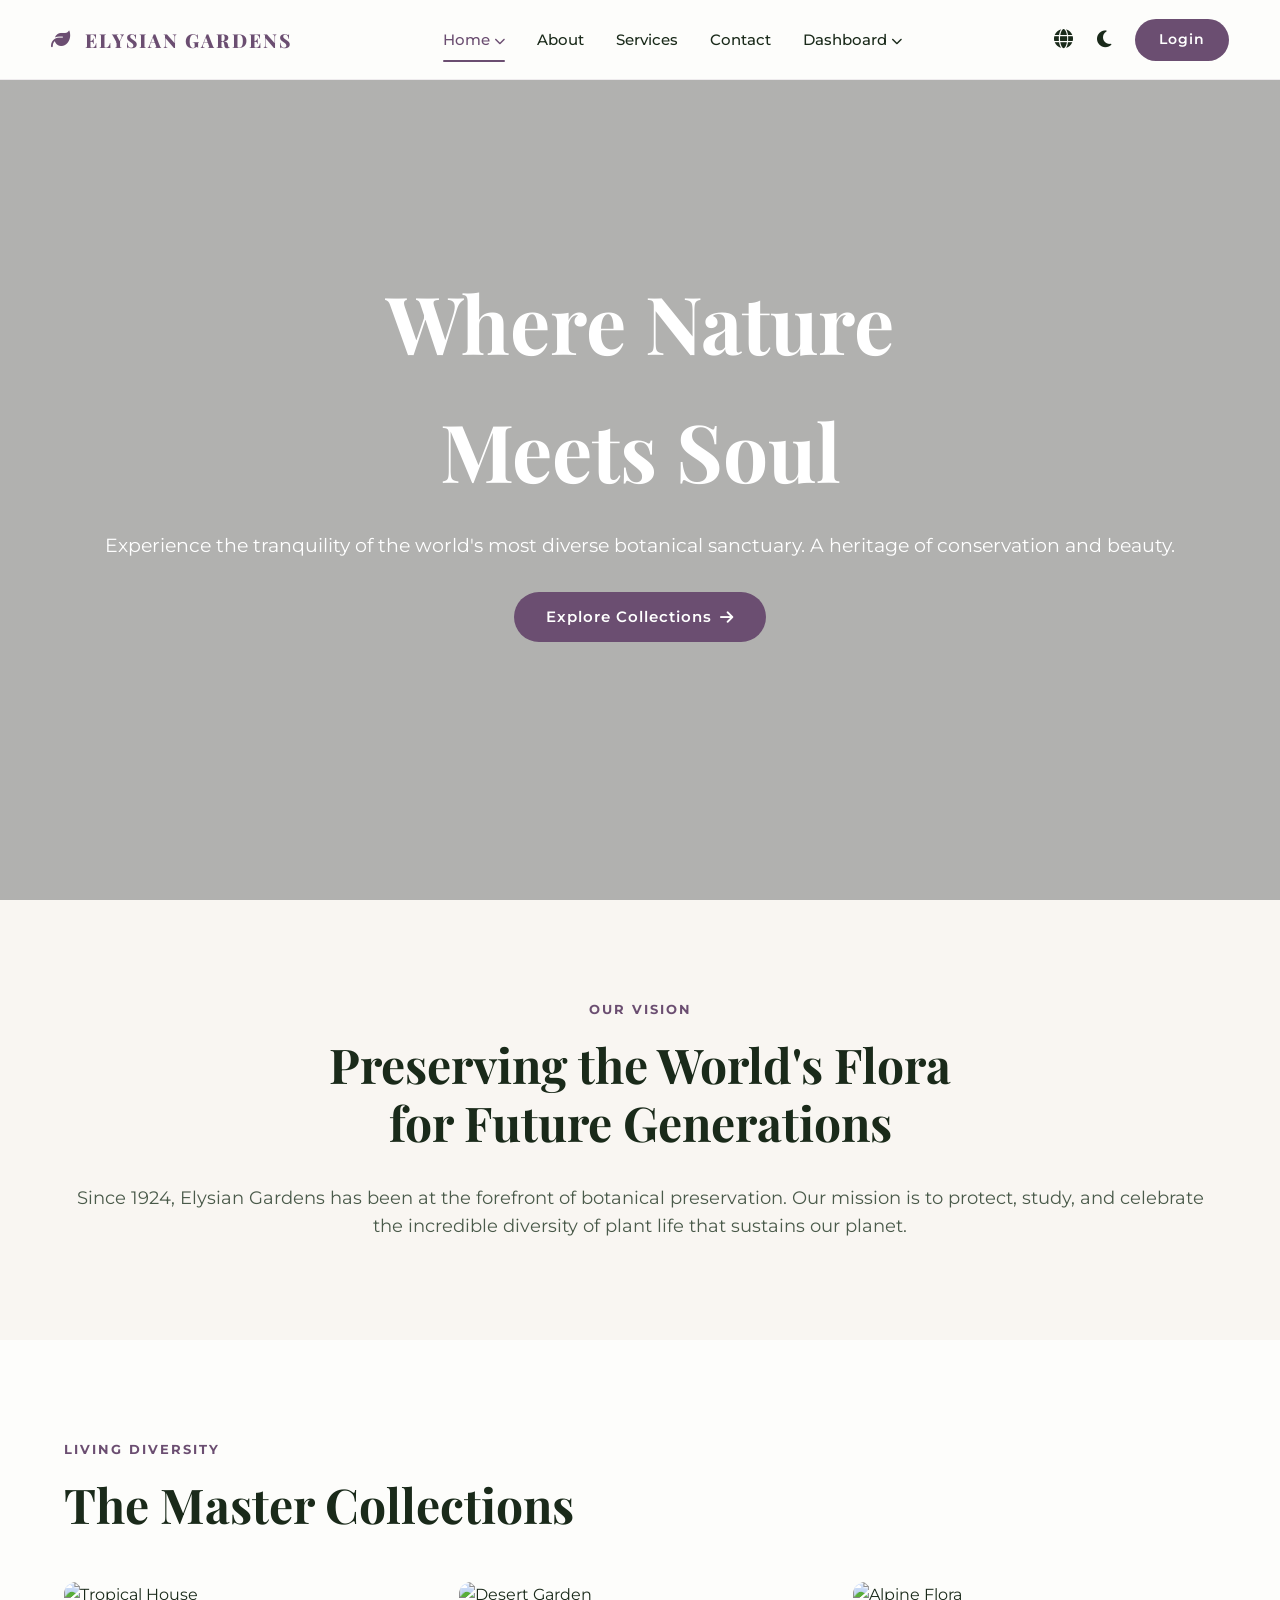
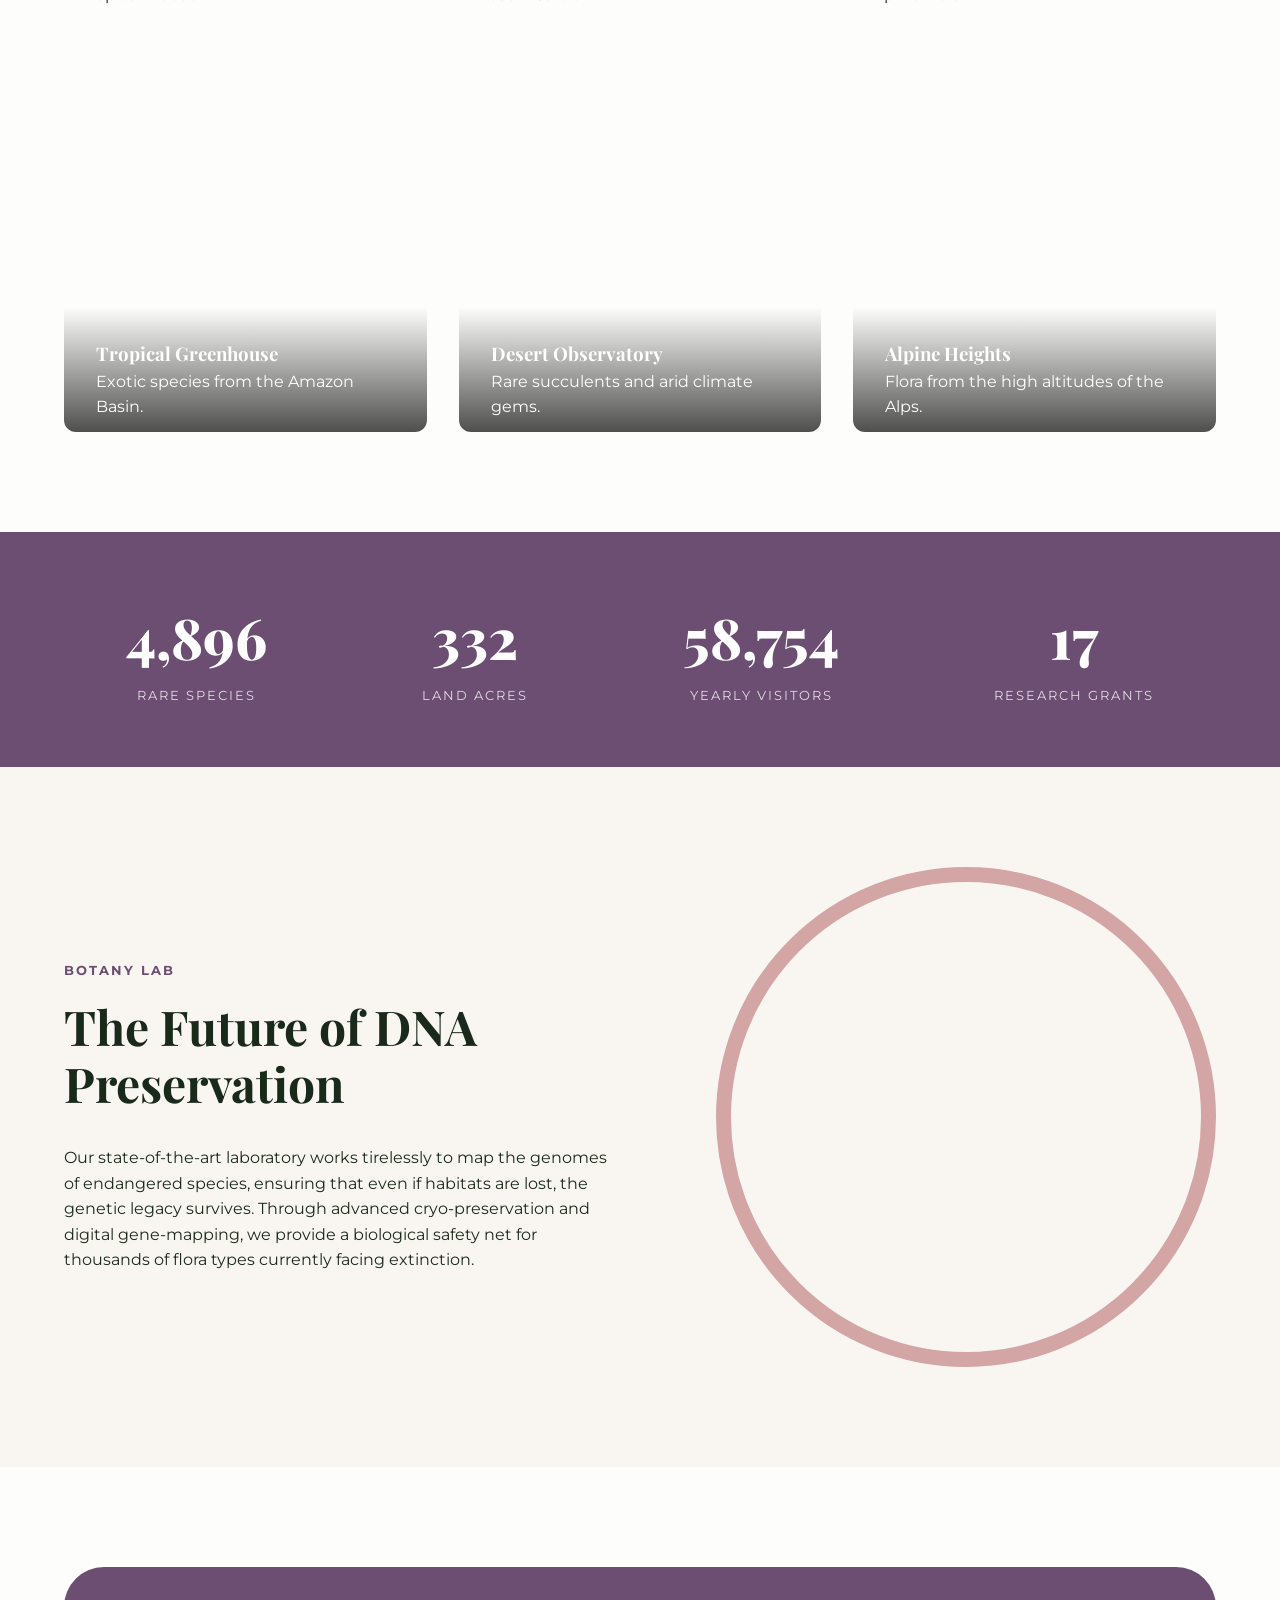
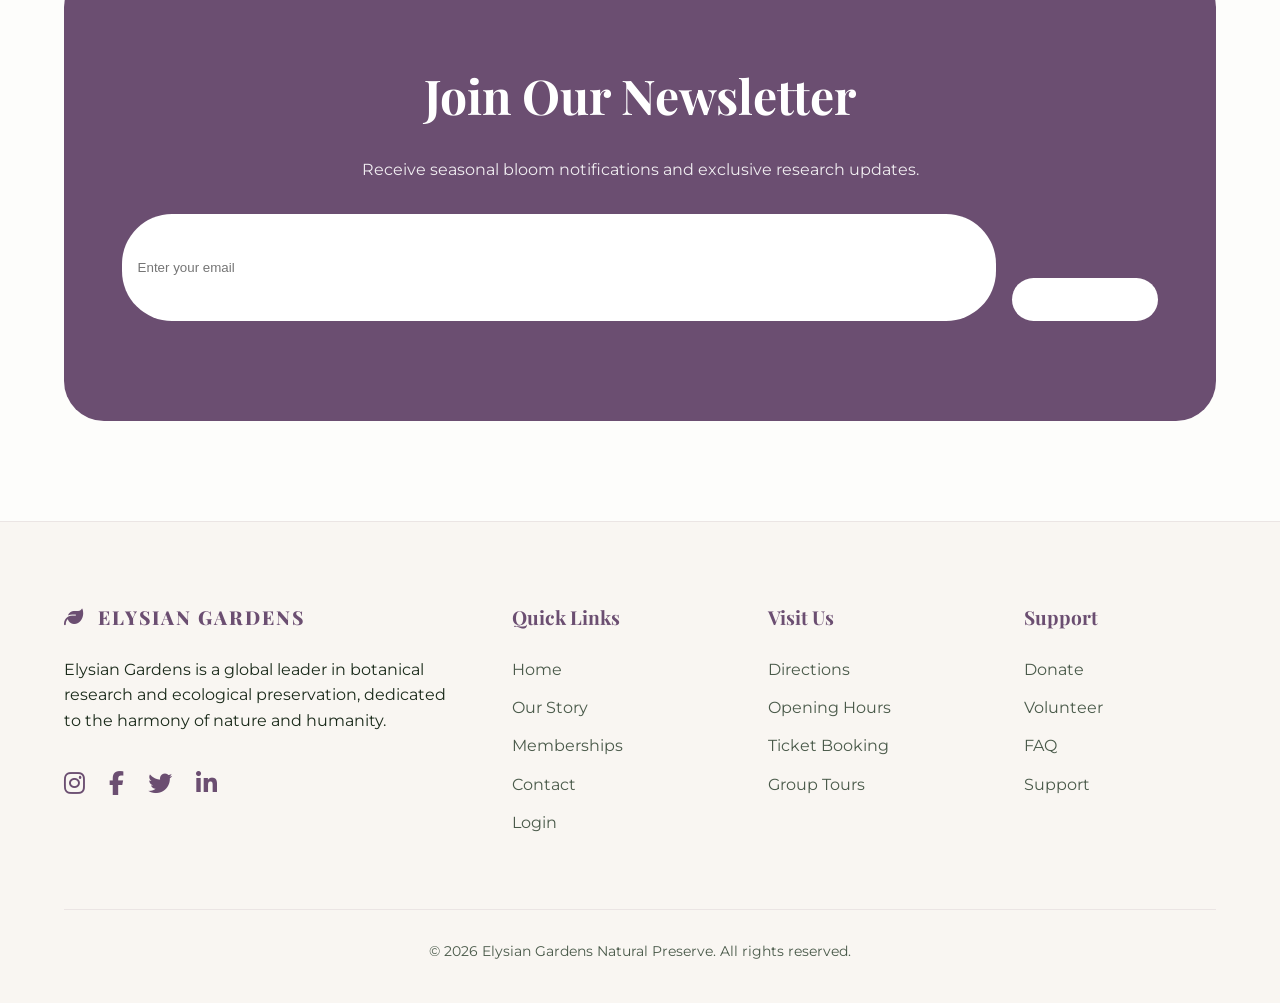
==== commit 876f558f: "naa varalama" ====
--- a/index.html
+++ b/index.html
@@ -139,28 +139,6 @@
                             <p>Flora from the high altitudes of the Alps.</p>
                         </div>
                     </div>
-                    <!-- New Cards -->
-                    <div class="collection-card reveal">
-                        <img src="https://images.unsplash.com/photo-1523301343968-6a6ebf63c672?ixlib=rb-1.2.1&auto=format&fit=crop&w=800&q=80" alt="Orchid House">
-                        <div class="card-overlay">
-                            <h3>Orchid Sanctuary</h3>
-                            <p>A vibrant collection of rare epiphytic blooms.</p>
-                        </div>
-                    </div>
-                    <div class="collection-card reveal">
-                        <img src="canopy-v2.png" alt="Lotus Pond">
-                        <div class="card-overlay">
-                            <h3>Zen Water Garden</h3>
-                            <p>Tranquil ponds featuring the sacred White Lotus.</p>
-                        </div>
-                    </div>
-                    <div class="collection-card reveal">
-                        <img src="https://images.unsplash.com/photo-1518531933037-91b2f5f229cc?ixlib=rb-1.2.1&auto=format&fit=crop&w=800&q=80" alt="Fern Gully">
-                        <div class="card-overlay">
-                            <h3>Ancient Fern Gully</h3>
-                            <p>Prehistoric greenery from the Jurassic era.</p>
-                        </div>
-                    </div>
                 </div>
             </div>
         </section>
@@ -187,267 +165,29 @@
             </div>
         </section>
 
-        <!-- 5. Seasonal Bloom -->
-        <section class="bloom" id="bloom">
-            <div class="floating-plant reveal">
-                <img src="https://images.unsplash.com/photo-1520412099551-62b6bafeb5bb?ixlib=rb-1.2.1&auto=format&fit=crop&w=600&q=80" alt="Bloom">
-                <div class="bloom-text">
-                    <span class="section-tag">Seasonal Highlight</span>
-                    <h2>The Midnight Orchid</h2>
-                    <p>Blooming only for 72 hours every three years, the Midnight Orchid is a testament to the patient wonders of the natural world. This rare species, originally discovered in the mist-shrouded valleys of the Himalayas, emits a unique pheromone-based scent that can only be detected during the coldest hours of the night. Our team of specialists works around the clock to maintain the delicate atmospheric pressure required for this elusive flora to thrive, ensuring that every visitor has a chance to witness its iridescent petals before they retreat for another season.</p>
-                </div>
-            </div>
-        </section>
-
-        <!-- 6. Conservation Lab -->
-        <section class="lab" id="lab">
-            <div class="lab-split">
-                <div class="lab-text reveal">
-                    <span class="section-tag" style="color: var(--accent-primary);">Botany Lab</span>
-                    <h2 class="section-title">The Future of DNA Preservation</h2>
-                    <p>Our state-of-the-art laboratory works tirelessly to map the genomes of endangered species, ensuring that even if habitats are lost, the genetic legacy survives. Through advanced cryo-preservation and digital gene-mapping, we provide a biological safety net for thousands of flora types currently facing extinction. Our researchers collaborate with global seed banks to synthesize climate-resilient variations of native plants, paving the way for large-scale reforestation efforts across six continents. This lab isn't just a place of study; it is the frontline of the battle for our planet's future biodiversity.</p>
-                </div>
-                <div class="lab-visual reveal">
-                    <div class="circular-frame">
-                        <img src="https://images.unsplash.com/photo-1579389083046-e3df9c2b3325?ixlib=rb-1.2.1&auto=format&fit=crop&w=800&q=80" alt="Laboratory">
-                    </div>
-                </div>
-            </div>
-        </section>
-
-        <!-- 7-15 Detailed Implementation -->
-        <section class="tour" id="tour">
-            <div class="container text-center reveal">
-                <span class="section-tag">Digital Experience</span>
-                <h2 class="section-title">Virtual Immersive 360 Tour</h2>
-                <div class="video-placeholder" style="width: 100%; height: 500px; border-radius: 40px; display: flex; align-items: center; justify-content: center; background-image: url('https://images.unsplash.com/photo-1518531933037-91b2f5f229cc?ixlib=rb-1.2.1&auto=format&fit=crop&w=1920&q=80'); background-size: cover; background-position: center; position: relative; cursor: pointer; overflow: hidden; box-shadow: 0 20px 40px var(--shadow-color);">
-                    <div class="play-btn-pulse">
-                        <i class="fas fa-play"></i>
-                    </div>
-                    <div style="position: absolute; bottom: 30px; left: 40px; color: white; background: rgba(0,0,0,0.4); padding: 0.5rem 1.5rem; border-radius: 50px; backdrop-filter: blur(5px); font-size: 0.9rem; letter-spacing: 1px;">
-                        <i class="fas fa-vr-cardboard" style="margin-right: 10px;"></i> EXPLORE 360&deg; EXPERIENCE
-                    </div>
-                </div>
-            </div>
-        </section>
-
-        <section class="library" id="library">
-            <div class="lab-split reveal" style="background: var(--bg-secondary); padding: 50px; border-radius: 30px;">
-                <div class="lab-visual" style="justify-content: flex-start;">
-                    <img src="https://images.unsplash.com/photo-1524995997946-a1c2e315a42f?ixlib=rb-1.2.1&auto=format&fit=crop&w=800&q=80" alt="Library" style="width: 400px; border-radius: 20px;">
-                </div>
-                <div class="lab-text">
-                    <span class="section-tag">Vault of Knowledge</span>
-                    <h2 class="section-title">The Botanical Library</h2>
-                    <p>Access over 500,000 digitized records of rare plant life, including hand-illustrated manuscripts dating back to the late 17th century. Our archive is the second largest in the hemisphere, serving as a vital resource for scholars and environmentalists alike. We are currently engaged in a massive "Digital Twin" project, creating high-resolution 3D models of every specimen in our herbarium to ensure that this knowledge remains accessible to anyone, anywhere in the world. Whether you are searching for prehistoric fern records or modern climate data, our quiet halls hold the keys to understanding our green world.</p>
-                </div>
-            </div>
-        </section>
-
-        <section class="wellness" id="wellness">
-            <div class="container text-center reveal">
-                <span class="section-tag" style="color: var(--accent-primary);">Mind & Body</span>
-                <h2 class="section-title">Healing & Wellness Gardens</h2>
-                <div class="collection-grid">
-                    <div class="wellness-card">
-                        <i class="fas fa-spa"></i>
-                        <h4>Therapeutic Walks</h4>
-                        <p>Guided sensory paths designed to reduce cortisol through forest bathing techniques.</p>
-                    </div>
-                    <div class="wellness-card">
-                        <i class="fas fa-wind"></i>
-                        <h4>Aromatherapy Hub</h4>
-                        <p>Inhale the essence of blooming jasmine and lavender in our curated scent gallery.</p>
-                    </div>
-                    <div class="wellness-card">
-                        <i class="fas fa-tint"></i>
-                        <h4>Reflective Pools</h4>
-                        <p>Mirror-like waters providing a serene space for deep meditation and introspection.</p>
-                    </div>
-                    <div class="wellness-card">
-                        <i class="fas fa-leaf"></i>
-                        <h4>Herbal Tea Rituals</h4>
-                        <p>Savor organic infusions harvested directly from our medicinal garden wing.</p>
-                    </div>
-                    <div class="wellness-card">
-                        <i class="fas fa-sun"></i>
-                        <h4>Solar Solarium</h4>
-                        <p>Bathe in Vitamin D while surrounded by light-loving succulents and tropical palms.</p>
-                    </div>
-                    <div class="wellness-card">
-                        <i class="fas fa-om"></i>
-                        <h4>Yoga Pavilion</h4>
-                        <p>Morning sessions led by master practitioners amidst the whispering bamboo grove.</p>
-                    </div>
-                </div>
-            </div>
-        </section>
-
-        <section class="education" id="education">
-            <div class="container reveal">
-                <span class="section-tag text-center">Learning Together</span>
-                <h2 class="section-title text-center">Community Education Hub</h2>
-                <div class="edu-grid">
-                    <div class="edu-card">
-                        <span class="edu-tag">K-12 Programs</span>
-                        <i class="fas fa-child"></i>
-                        <h4>Youth Workshops</h4>
-                        <p>Inspiring the next generation of environmental stewards through hands-on planting and soil biology.</p>
-                    </div>
-                    <div class="edu-card">
-                        <span class="edu-tag">Advanced Study</span>
-                        <i class="fas fa-microscope"></i>
-                        <h4>Master Botany</h4>
-                        <p>Deep dive into plant DNA mapping and rare species propagation for serious enthusiasts.</p>
-                    </div>
-                    <div class="edu-card">
-                        <span class="edu-tag">Public Series</span>
-                        <i class="fas fa-hand-holding-heart"></i>
-                        <h4>Sustainable Living</h4>
-                        <p>Workshops on vertical gardening, composting, and zero-waste botanical practices.</p>
-                    </div>
-                    <div class="edu-card">
-                        <span class="edu-tag">University Tier</span>
-                        <i class="fas fa-graduation-cap"></i>
-                        <h4>Scientific Internships</h4>
-                        <p>A global program for research students focusing on climate-resilient flora development.</p>
-                    </div>
-                    <div class="edu-card">
-                        <span class="edu-tag">Creative Arts</span>
-                        <i class="fas fa-palette"></i>
-                        <h4>Art in Nature</h4>
-                        <p>Exploring the intersection of botany and fine arts through illustration and photography.</p>
-                    </div>
-                    <div class="edu-card">
-                        <span class="edu-tag">Civic Action</span>
-                        <i class="fas fa-users-cog"></i>
-                        <h4>Green Leadership</h4>
-                        <p>Empowering environmental advocates with the tools for policy change and community action.</p>
-                    </div>
-                </div>
-            </div>
-        </section>
-
-        <section class="membership" id="membership">
-            <div class="container text-center reveal">
-                <div style="border: 2px solid var(--accent-primary); padding: 60px; border-radius: 40px;">
-                    <span class="section-tag">Exclusive Access</span>
-                    <h2 class="section-title">Grand Patron Membership</h2>
-                    <p>Support our conservation efforts and enjoy after-hours access, private tours, and exclusive botanical scents.</p>
-                    <a href="#" class="login-btn" style="display: inline-block; margin-top: 2rem;">Join the Legacy</a>
-                </div>
-            </div>
-        </section>
-
-        <section class="sustain" id="sustain">
-            <div class="sustain-box reveal">
-                <span class="section-tag" style="color: var(--accent-secondary);">Our Eco-Promise</span>
-                <h2 class="section-title" style="color: white;">Sustainability Initiatives</h2>
-                <p>We believe in a future where architecture and nature coexist in perfect equilibrium. Our conservatory is a living testament to that philosophy.</p>
-                <div class="sustain-features">
-                    <div class="sustain-item">
-                        <i class="fas fa-leaf"></i>
-                        <h4>Zero Waste</h4>
-                        <p>100% water recycling within the gardens.</p>
-                    </div>
-                    <div class="sustain-item">
-                        <i class="fas fa-solar-panel"></i>
-                        <h4>Solar Power</h4>
-                        <p>Powered entirely by onsite photovotaic cells.</p>
-                    </div>
-                    <div class="sustain-item">
-                        <i class="fas fa-cloud-showers-heavy"></i>
-                        <h4>Rain Harvest</h4>
-                        <p>Advanced catchment systems for irrigation.</p>
-                    </div>
-                </div>
-            </div>
-        </section>
-
-        <section class="awards" id="awards">
-            <div class="container text-center reveal">
-                <span class="section-tag">Global Recognition</span>
-                <h2 class="section-title">Award-Winning Conservation</h2>
-                <div class="awards-grid">
-                    <div class="award-box">
-                        <i class="fas fa-award"></i>
-                        <h4>Eco-Design 2025</h4>
-                        <p>Recognized for excellence in sustainable landscape architecture and water mapping.</p>
-                    </div>
-                    <div class="award-box">
-                        <i class="fas fa-ribbon"></i>
-                        <h4>Global Botany Gold</h4>
-                        <p>Highest honor in biodiversity preservation for our rare orchid nursery.</p>
-                    </div>
-                    <div class="award-box">
-                        <i class="fas fa-medal"></i>
-                        <h4>Heritage Site of Year</h4>
-                        <p>Honored for preserving botanical records dating back to the early 18th century.</p>
-                    </div>
-                    <div class="award-box">
-                        <i class="fas fa-trophy"></i>
-                        <h4>Sustainable Leader</h4>
-                        <p>Planted over 1 million trees as part of our global reforestation initiative.</p>
-                    </div>
-                    <div class="award-box">
-                        <i class="fas fa-star"></i>
-                        <h4>Innovation Award</h4>
-                        <p>Developed breakthrough genetic mapping for endangered desert flora.</p>
-                    </div>
-                    <div class="award-box">
-                        <i class="fas fa-certificate"></i>
-                        <h4>Visitor Choice</h4>
-                        <p>Voted the most tranquil botanical destination by the Global Travel Guild.</p>
-                    </div>
-                </div>
-            </div>
-        </section>
-
-        <section class="echoes" id="echoes">
-            <div class="container reveal">
-                <span class="section-tag text-center">Visitor Echoes</span>
-                <h2 class="section-title text-center">What Our Guests Say</h2>
-                <div class="testimonial-grid">
-                    <div class="testimonial-card">
-                        <span class="rating"><i class="fas fa-star"></i><i class="fas fa-star"></i><i class="fas fa-star"></i><i class="fas fa-star"></i><i class="fas fa-star"></i></span>
-                        <p>"Walking through the Alpine Wing felt like a spiritual ascension. The attention to bio-climatic detail is simply staggering. A must-visit for any nature lover."</p>
-                        <div class="visitor-info">
-                            <img src="https://images.unsplash.com/photo-1438761681033-6461ffad8d80?ixlib=rb-1.2.1&auto=format&fit=crop&w=150&q=80" alt="Sarah" class="visitor-avatar">
-                            <div class="visitor-meta">
-                                <h4>Sarah Jenkins</h4>
-                                <span>Botanical Architect, Oslo</span>
-                            </div>
-                        </div>
-                    </div>
-                    <div class="testimonial-card">
-                        <span class="rating"><i class="fas fa-star"></i><i class="fas fa-star"></i><i class="fas fa-star"></i><i class="fas fa-star"></i><i class="fas fa-star"></i></span>
-                        <p>"The library archive is a goldmine for researchers. I found records of rare orchids that I thought were extinct. The staff's passion for preservation is contagious."</p>
-                        <div class="visitor-info">
-                            <img src="https://images.unsplash.com/photo-1472099645785-5658abf4ff4e?ixlib=rb-1.2.1&auto=format&fit=crop&w=150&q=80" alt="David" class="visitor-avatar">
-                            <div class="visitor-meta">
-                                <h4>Dr. David Aris</h4>
-                                <span>Genetics Researcher, Yale</span>
-                            </div>
-                        </div>
-                    </div>
-                    <div class="testimonial-card">
-                        <span class="rating"><i class="fas fa-star"></i><i class="fas fa-star"></i><i class="fas fa-star"></i><i class="fas fa-star"></i><i class="fas fa-star-half-alt"></i></span>
-                        <p>"The wellness sessions in the Zen garden are life-changing. There's an energy here that you won't find anywhere else in the city. Truly an urban oasis."</p>
-                        <div class="visitor-info">
-                            <img src="https://images.unsplash.com/photo-1544005313-94ddf0286df2?ixlib=rb-1.2.1&auto=format&fit=crop&w=150&q=80" alt="Elena" class="visitor-avatar">
-                            <div class="visitor-meta">
-                                <h4>Elena Rossi</h4>
-                                <span>Wellness Consultant, Rome</span>
-                            </div>
-                        </div>
-                    </div>
-                </div>
-            </div>
-        </section>
-
+        <!-- 5. Conservation Lab -->
+        <section class="lab" id="lab" style="background: var(--bg-secondary);">
+            <div class="container">
+                <div class="lab-split">
+                    <div class="lab-text reveal">
+                        <span class="section-tag">Botany Lab</span>
+                        <h2 class="section-title">The Future of DNA Preservation</h2>
+                        <p>Our state-of-the-art laboratory works tirelessly to map the genomes of endangered species, ensuring that even if habitats are lost, the genetic legacy survives. Through advanced cryo-preservation and digital gene-mapping, we provide a biological safety net for thousands of flora types currently facing extinction.</p>
+                    </div>
+                    <div class="lab-visual reveal">
+                        <div class="circular-frame">
+                            <img src="https://images.unsplash.com/photo-1579389083046-e3df9c2b3325?ixlib=rb-1.2.1&auto=format&fit=crop&w=800&q=80" alt="Laboratory">
+                        </div>
+                    </div>
+                </div>
+            </div>
+        </section>
+
+        <!-- 6. Join the Legacy (Newsletter) -->
         <section class="newsletter" id="newsletter">
-            <div class="reveal" style="background: var(--accent-primary); color: white; padding: 100px 5%; text-align: center;">
+            <div class="container reveal" style="background: var(--accent-primary); color: white; padding: 100px 5%; text-align: center; border-radius: 40px;">
                 <h2 class="section-title" style="color: white;">Join Our Newsletter</h2>
+                <p style="margin-bottom: 2rem; opacity: 0.9;">Receive seasonal bloom notifications and exclusive research updates.</p>
                 <div style="max-width: 500px; margin: 0 auto; display: flex; gap: 1rem;">
                     <input type="email" placeholder="Enter your email" style="flex: 1; padding: 1rem; border-radius: 50px; border: none;">
                     <button class="login-btn" style="background: white; color: var(--accent-primary);">Subscribe</button>
@@ -474,11 +214,11 @@
             <div class="footer-col reveal">
                 <h3>Quick Links</h3>
                 <ul>
-                    <li><a href="#home">Home</a></li>
-                    <li><a href="#about">Our Story</a></li>
-                    <li><a href="#services">Memberships</a></li>
-                    <li><a href="#lab">Botany Lab</a></li>
-                    <li><a href="#tour">Virtual Tour</a></li>
+                    <li><a href="index.html">Home</a></li>
+                    <li><a href="about.html">Our Story</a></li>
+                    <li><a href="services.html">Memberships</a></li>
+                    <li><a href="contact.html">Contact</a></li>
+                    <li><a href="login.html">Login</a></li>
                 </ul>
             </div>
             <div class="footer-col reveal">
@@ -488,7 +228,6 @@
                     <li><a href="#">Opening Hours</a></li>
                     <li><a href="#">Ticket Booking</a></li>
                     <li><a href="#">Group Tours</a></li>
-                    <li><a href="#">Gift Shop</a></li>
                 </ul>
             </div>
             <div class="footer-col reveal">
@@ -496,14 +235,13 @@
                 <ul>
                     <li><a href="#">Donate</a></li>
                     <li><a href="#">Volunteer</a></li>
-                    <li><a href="#">Conservation FAQ</a></li>
-                    <li><a href="#">Contact Support</a></li>
-                    <li><a href="#">Accessibility</a></li>
+                    <li><a href="#">FAQ</a></li>
+                    <li><a href="#">Support</a></li>
                 </ul>
             </div>
         </div>
         <div class="footer-bottom">
-            <p>&copy; 2026 Elysian Gardens Natural Preserve. All rights reserved. | <a href="#" style="color: inherit; text-decoration: none;">Privacy Policy</a> | <a href="#" style="color: inherit; text-decoration: none;">Terms of Service</a></p>
+            <p>&copy; 2026 Elysian Gardens Natural Preserve. All rights reserved.</p>
         </div>
     </footer>
 
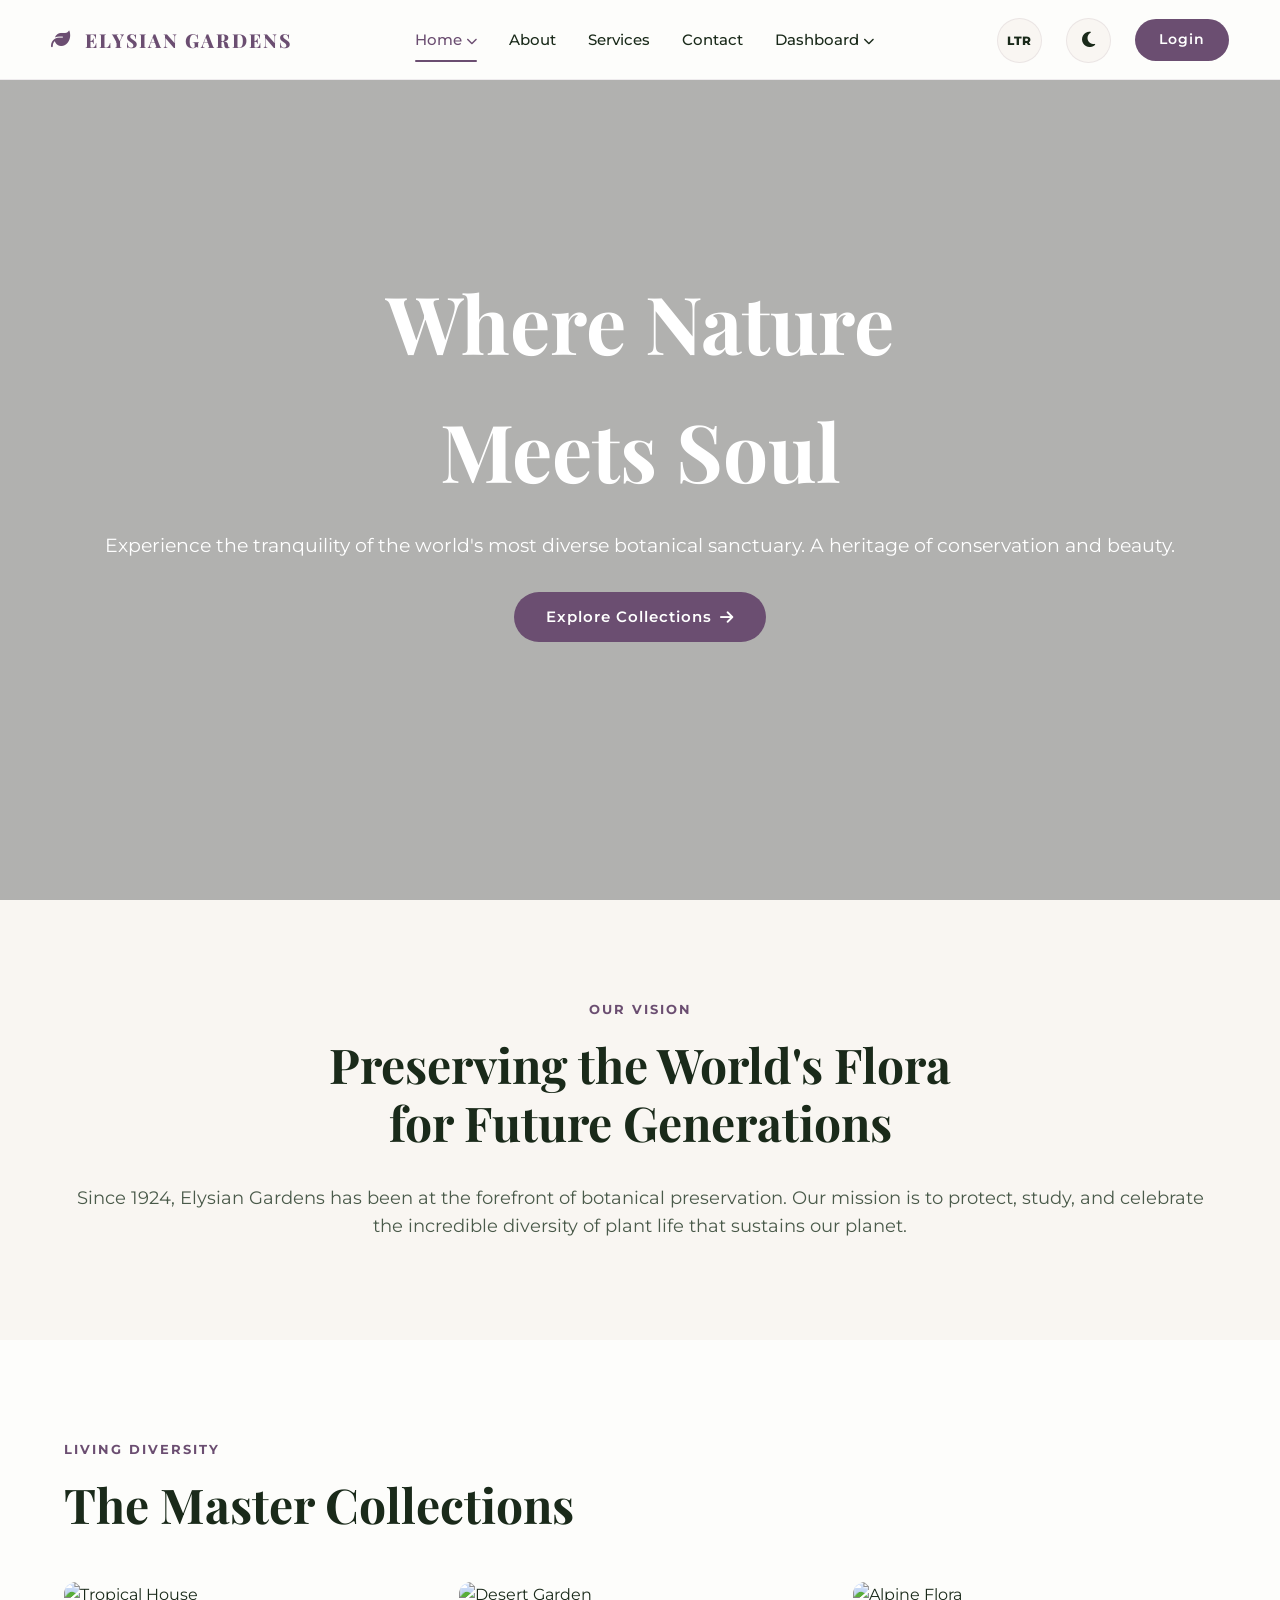
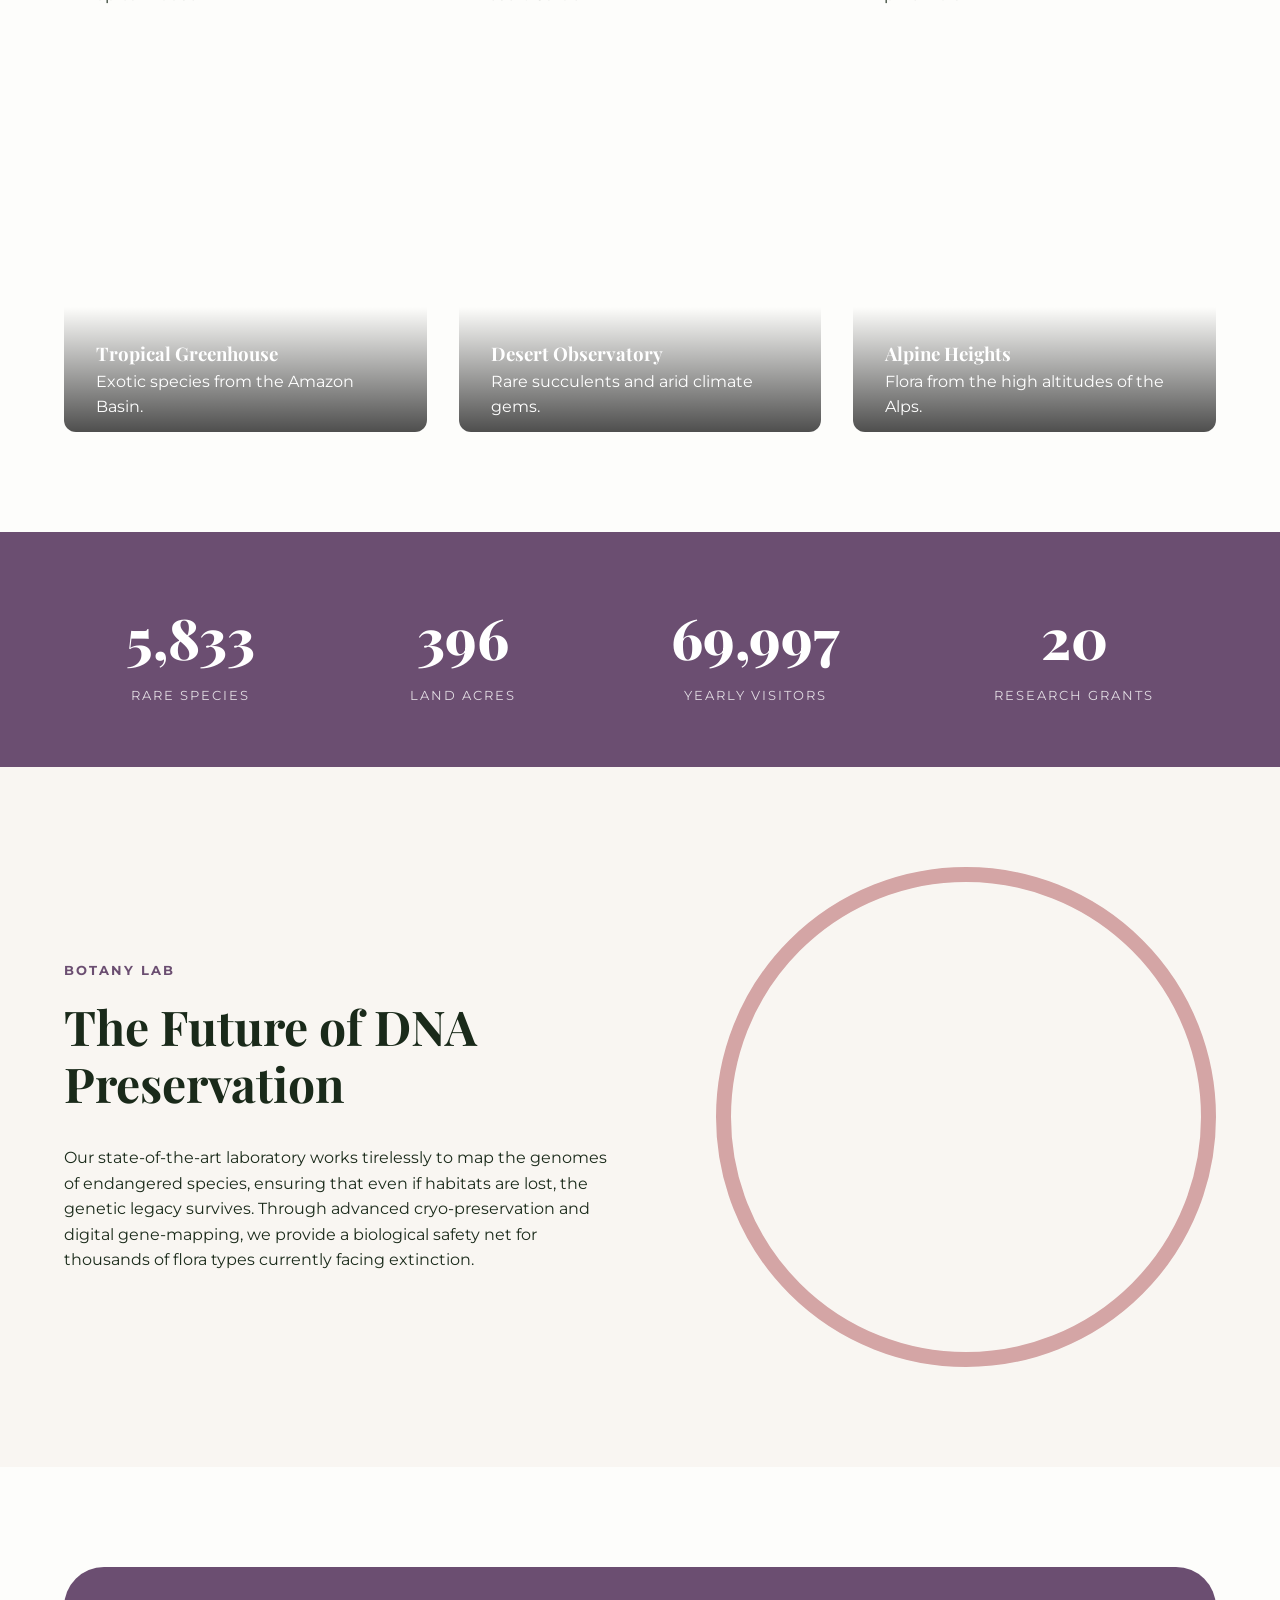
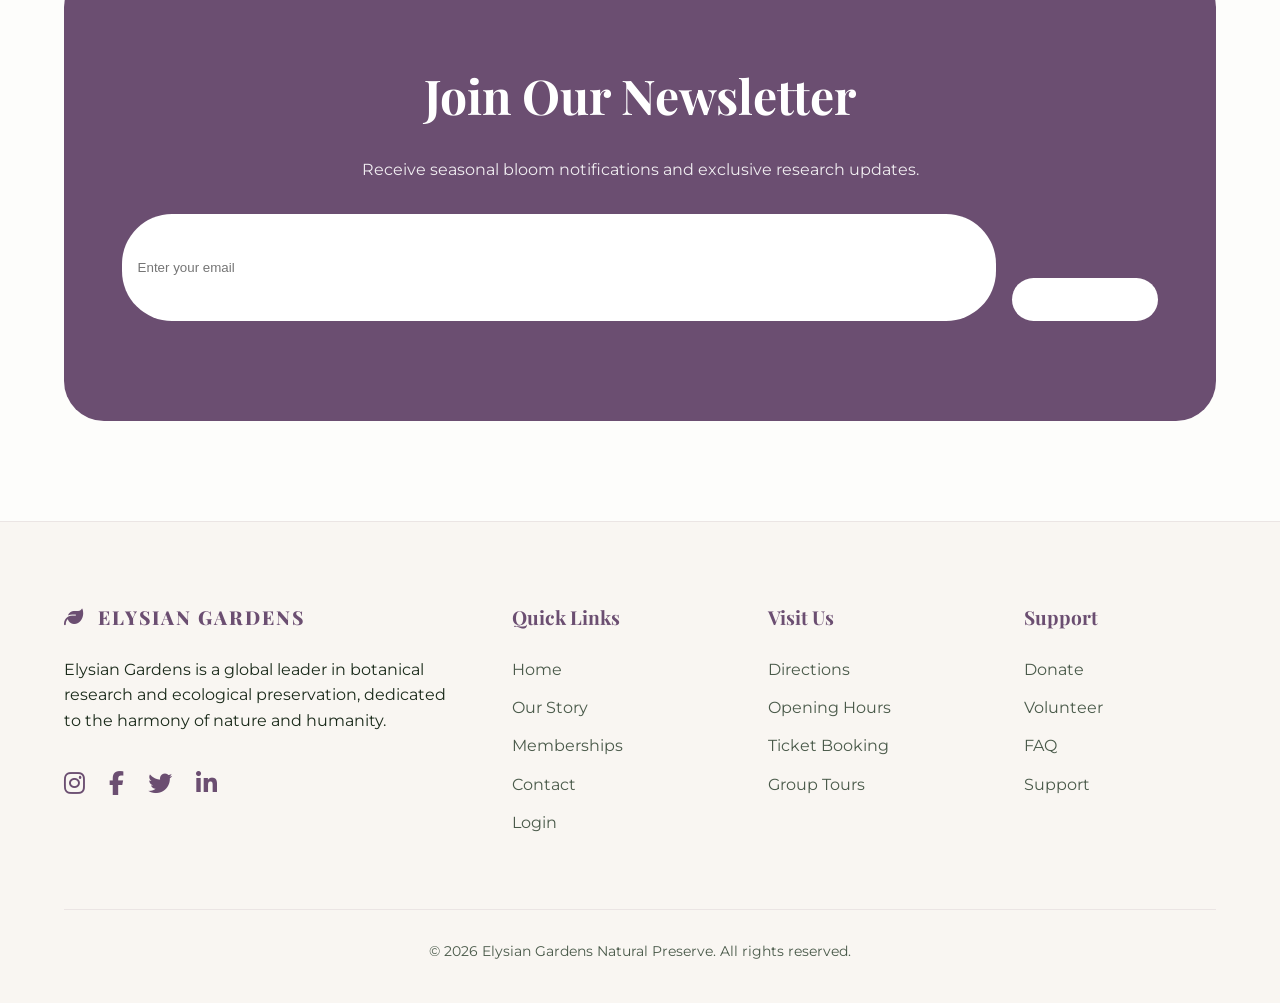
==== commit ba4a91e2: "ggagagaga" ====
--- a/index.html
+++ b/index.html
@@ -42,8 +42,9 @@
 
             <div class="header-utils">
                 <button class="util-btn" id="lang-toggle" title="Switch RTL/LTR">
-                    <i class="fas fa-globe"></i>
-                </button>
+                    <span>LTR</span>
+                </button>
+
                 <button class="util-btn" id="theme-toggle" title="Toggle Dark/Light Mode">
                     <i class="fas fa-moon"></i>
                 </button>
--- a/index.css
+++ b/index.css
@@ -227,21 +227,35 @@
 }
 
 .util-btn {
-    background: none;
-    border: none;
+    background: var(--bg-secondary) !important;
+    border: 1px solid var(--border-color) !important;
+    border-radius: 50%;
+    width: 45px;
+    height: 45px;
     cursor: pointer;
     color: var(--text-primary) !important;
-    font-size: 1.2rem;
+    font-size: 1.1rem;
     display: flex;
     align-items: center;
     justify-content: center;
     transition: var(--transition);
+    padding: 0;
 }
 
 .util-btn:hover {
-    color: var(--accent-primary) !important;
-    transform: scale(1.1);
-}
+    background: var(--accent-primary) !important;
+    color: white !important;
+    border-color: var(--accent-primary) !important;
+    transform: rotate(15deg) scale(1.1);
+}
+
+#lang-toggle {
+    font-size: 0.75rem;
+    font-weight: 800;
+    font-family: var(--font-main);
+    letter-spacing: 0.5px;
+}
+
 
 .login-btn {
     background: var(--accent-primary);
